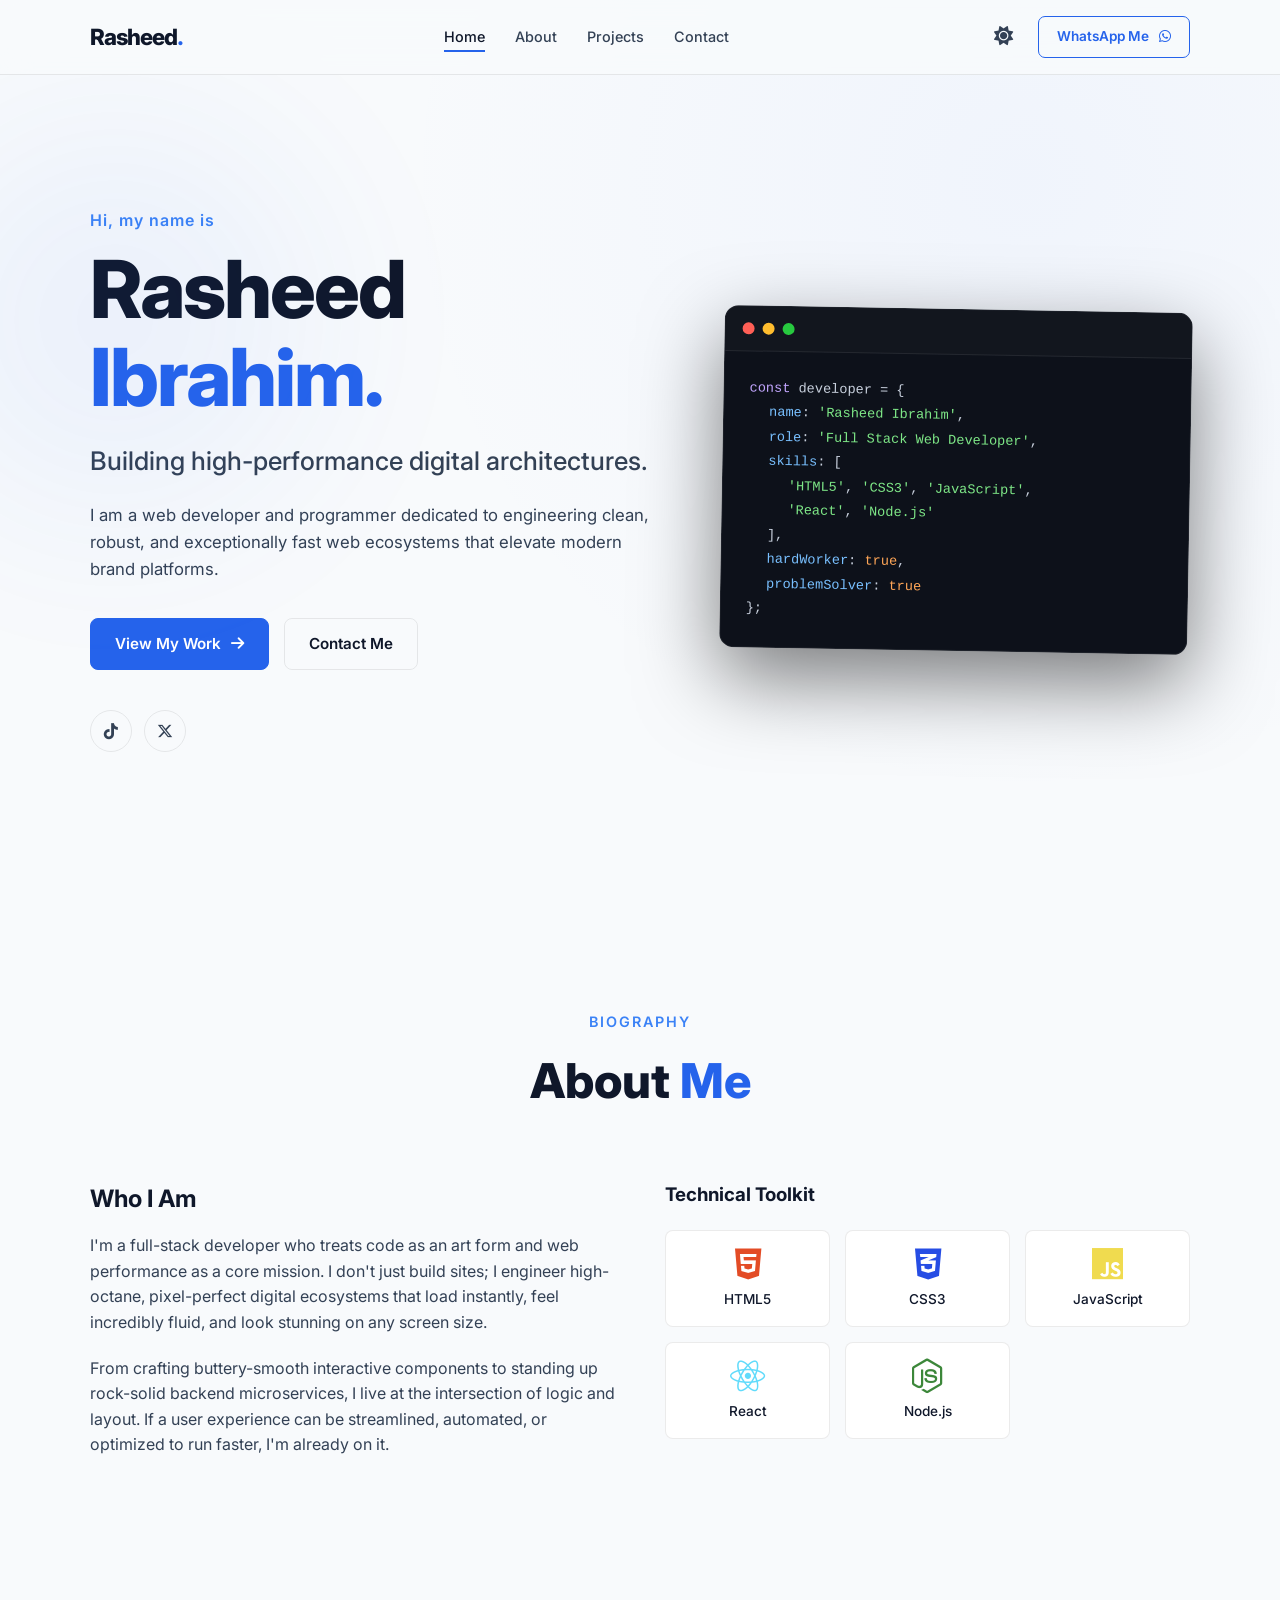
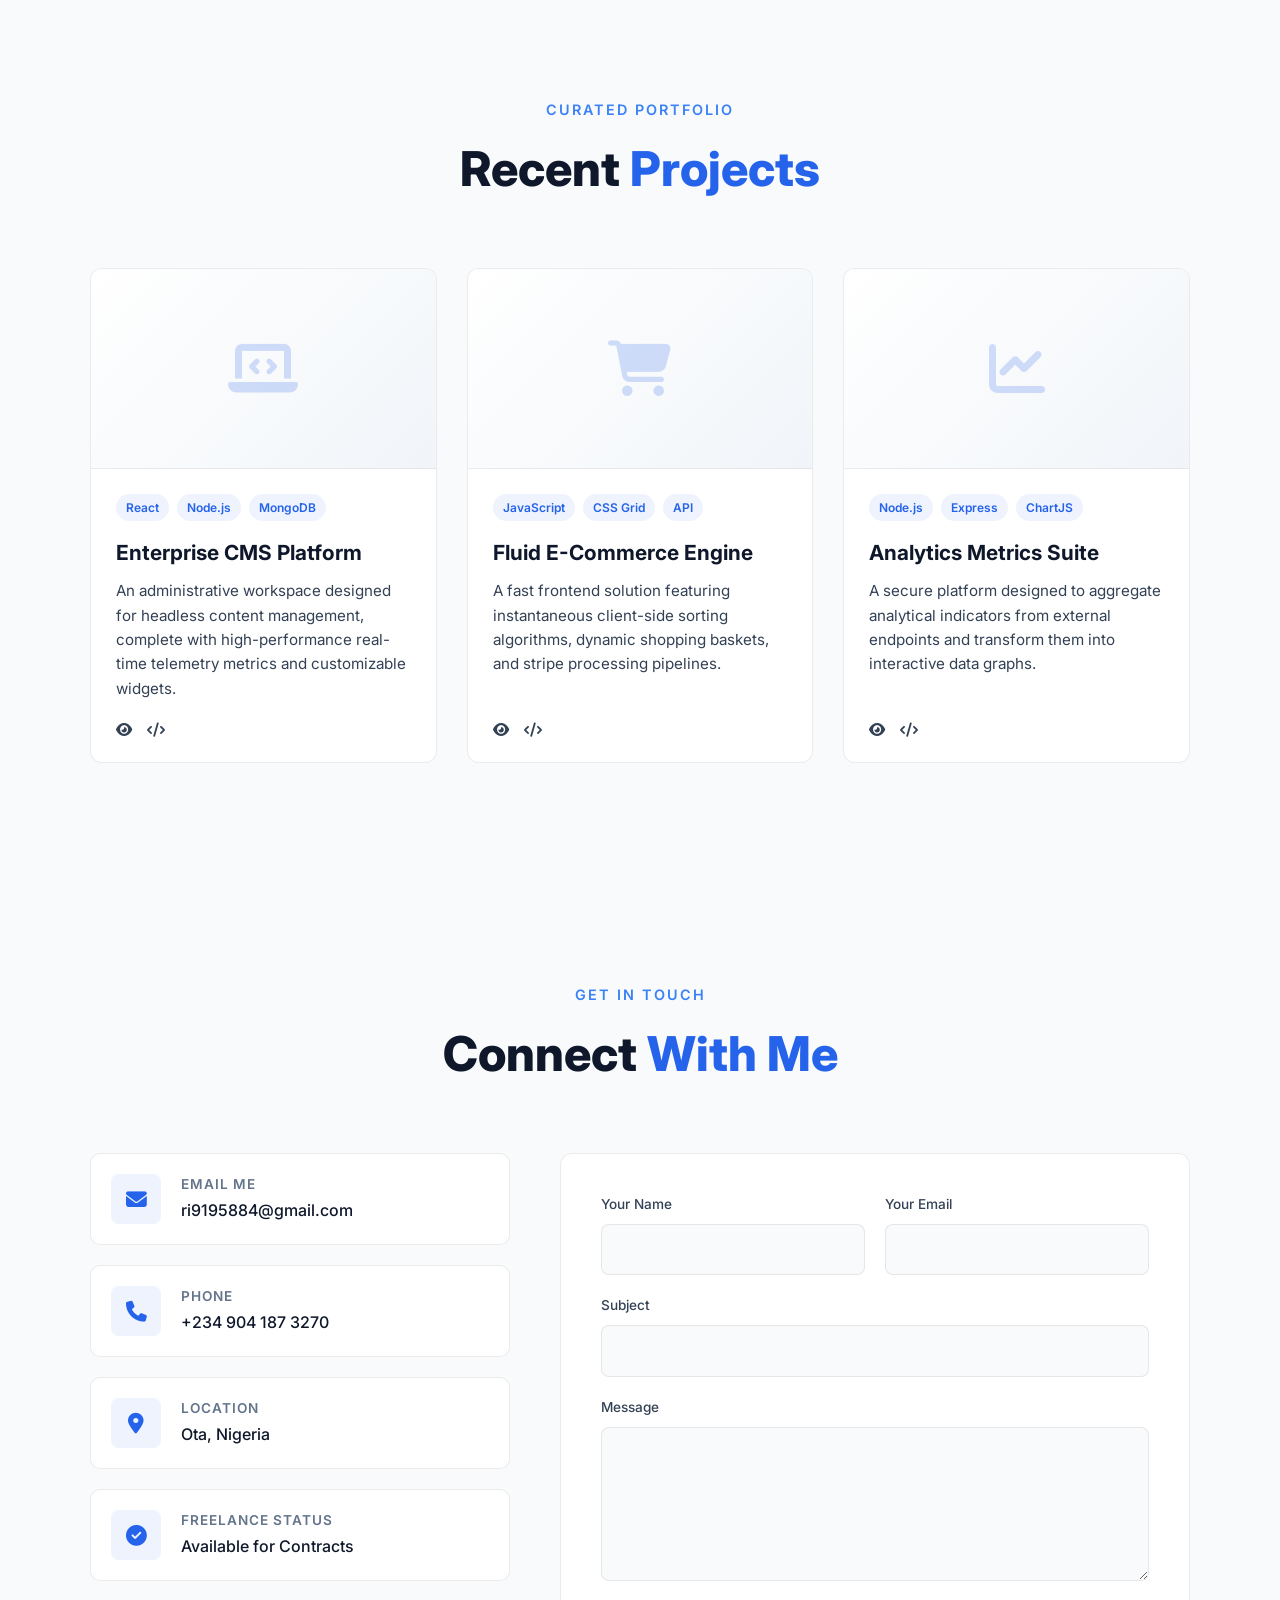
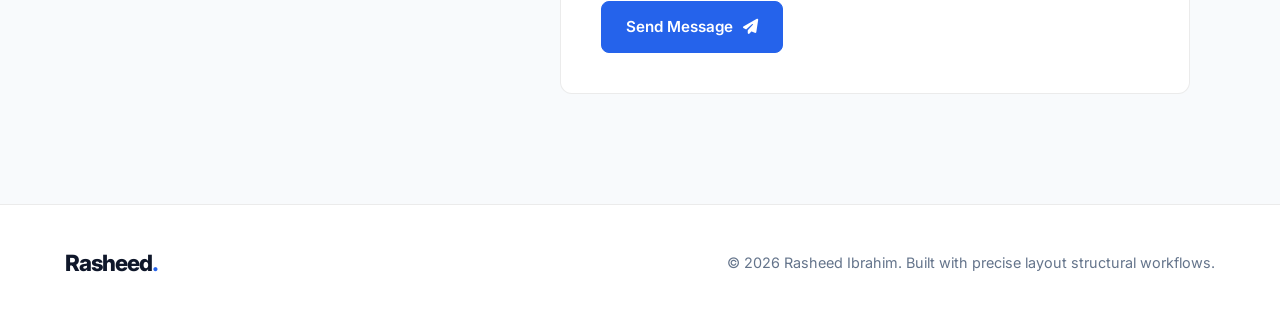
==== index.html @ 1a1f5820 "Added some changes" ====
<!DOCTYPE html>
<html lang="en">
<head>
    <meta charset="UTF-8">
    <meta name="viewport" content="width=device-width, initial-scale=1.0">
    <meta name="description" content="Rasheed Ibrahim - Web Developer and Programmer Portfolio">
    <meta name="author" content="Rasheed Ibrahim">
    <title>Rasheed Ibrahim | Web Developer</title>
    <link rel="preconnect" href="https://fonts.googleapis.com">
    <link rel="preconnect" href="https://fonts.gstatic.com" crossorigin>
    <link href="https://fonts.googleapis.com/css2?family=Inter:wght@400;500;600;700;800&display=swap" rel="stylesheet">
    <link rel="stylesheet" href="https://cdnjs.cloudflare.com/ajax/libs/font-awesome/6.5.2/css/all.min.css" integrity="sha512-SnH5WK+bZxgPHs44uWIX+LLJAJ9/2PkPKZ5QiAj6Ta86w+fsb2TkcmfRyVX3pBnMFcV7oQPJkl9QevSCWr3W6A==" crossorigin="anonymous" referrerpolicy="no-referrer" />
   <link rel="stylesheet" href="style.css">
       
</head>

<body>

    <!-- =========================================================
       HEADER & NAVIGATION
    ========================================================= -->
    <header class="header" id="header">
        <nav class="navbar">
            <a href="#home" class="logo">Rasheed<span>.</span></a>
            <ul class="nav-links" id="nav-links">
                <li><a href="#home" class="active">Home</a></li>

                <li><a href="#about">About</a></li>
                <li><a href="#projects">Projects</a></li>
                <li><a href="#contact">Contact</a></li>
            </ul>
            <div class="nav-actions">
                <button class="theme-toggle-btn" id="theme-toggle" aria-label="Toggle Theme">
                    <i class="fa-solid fa-moon"></i>
                </button>
                <a href="https://wa.me" target="_blank" class="btn nav-btn">WhatsApp Me <i class="fa-brands fa-whatsapp"></i></a>
                <button class="menu-btn" id="menu-btn" aria-label="Toggle Menu">
                    <i class="fa-solid fa-bars"></i>
                </button>
            </div>
        </nav>
    </header>

    <!-- =========================================================
       HERO SECTION
    ========================================================= -->

    <section class="hero-section" id="home">
        <div class="hero">
            <div class="hero-info">
                <p class="hero-small">Hi, my name is</p>
                <h1>Rasheed <span>Ibrahim.</span></h1>
                <h2>Building high-performance digital architectures.</h2>
                <p class="hero-text">
                    I am a web developer and programmer dedicated to engineering clean, robust, and exceptionally fast
                    web ecosystems that elevate modern brand platforms.
                </p>
                <div class="hero-buttons">
                    <a href="#projects" class="btn primary-btn">View My Work <i class="fa-solid fa-arrow-right"></i></a>
                    <a href="#contact" class="btn secondary-btn">Contact Me</a>
                </div>
                <div class="social-links">
                    <a href="https://www.tiktok.com/" target="_blank" aria-label="TikTok"><i class="fa-brands fa-tiktok"></i></a>
                    <a href="#" target="_blank" aria-label="Twitter"><i class="fa-brands fa-x-twitter"></i></a>
                </div>

            </div>

            <div class="hero-image">
                <div class="code-card">
                    <div class="code-header">
                        <span class="dot-1"></span>
                        <span class="dot-2"></span>
                        <span class="dot-3"></span>
                    </div>
                    <div class="code-content">
                        <p><span class="purple">const</span> developer = {</p>
                        <p class="indent"><span class="blue">name</span>: <span class="green">'Rasheed Ibrahim'</span>,</p>
                        <p class="indent"><span class="blue">role</span>: <span class="green">'Full Stack Web Developer'</span>,</p>
                        <p class="indent"><span class="blue">skills</span>: [</p>
                        <p class="indent-2"><span class="green">'HTML5'</span>, <span class="green">'CSS3'</span>, <span class="green">'JavaScript'</span>,</p>
                        <p class="indent-2"><span class="green">'React'</span>, <span class="green">'Node.js'</span></p>
                        <p class="indent">],</p>
                        <p class="indent"><span class="blue">hardWorker</span>: <span class="orange">true</span>,</p>
                        <p class="indent"><span class="blue">problemSolver</span>: <span class="orange">true</span></p>

                        <p>};</p>
                    </div>
                </div>
            </div>
        </div>
    </section>

    <!-- =========================================================
       ABOUT & SKILLS SECTION
    ========================================================= -->
    <section class="section" id="about">
        <div class="section-heading">
            <p>Biography</p>
            <h2>About <span>Me</span></h2>
        </div>
        <div class="about-grid">
            <div class="about-text">
                <h3>Who I Am</h3>
                <p>

                    I'm a full-stack developer who treats code as an art form and web performance as a core mission. I
                    don't just build sites; I engineer high-octane, pixel-perfect digital ecosystems that load
                    instantly, feel incredibly fluid, and look stunning on any screen size.
                </p>
                <p>
                    From crafting buttery-smooth interactive components to standing up rock-solid backend microservices,
                    I live at the intersection of logic and layout. If a user experience can be streamlined, automated,
                    or optimized to run faster, I'm already on it.
                </p>
            </div>
            <div class="about-skills">
                <h3 style="margin-bottom: 20px;">Technical Toolkit</h3>
                <div class="skills-grid">
                    <div class="skill-item">
                        <i class="fa-brands fa-html5" style="color: #e34c26;"></i>
                        <p>HTML5</p>
                    </div>
                    <div class="skill-item">
                        <i class="fa-brands fa-css3-alt" style="color: #264de4;"></i>

                        <p>CSS3</p>
                    </div>
                    <div class="skill-item">
                        <i class="fa-brands fa-js" style="color: #f0db4f;"></i>
                        <p>JavaScript</p>
                    </div>
                    <div class="skill-item">
                        <i class="fa-brands fa-react" style="color: #61dbfb;"></i>
                        <p>React</p>
                    </div>
                    <div class="skill-item">
                        <i class="fa-brands fa-node-js" style="color: #3c873a;"></i>
                        <p>Node.js</p>
                    </div>
                </div>
            </div>
        </div>
    </section>


    <!-- =========================================================
       PROJECTS SECTION
    ========================================================= -->
    <section class="section" id="projects">
        <div class="section-heading">
            <p>Curated Portfolio</p>
            <h2>Recent <span>Projects</span></h2>
        </div>
        <div class="projects-grid">
            <!-- Project 1 -->
            <div class="project-card">
                <div class="project-img-placeholder">
                    <i class="fa-solid fa-laptop-code"></i>
                </div>
                <div class="project-info">
                    <div class="project-tags">
                        <span>React</span>
                        <span>Node.js</span>
                        <span>MongoDB</span>

                    </div>
                    <h3>Enterprise CMS Platform</h3>
                    <p>An administrative workspace designed for headless content management, complete with high-performance real-time telemetry metrics and customizable widgets.</p>
                    <div class="project-links">
                        <a href="#" target="_blank" aria-label="View Project"><i class="fa-solid fa-eye"></i></a>
                        <a href="#" target="_blank" aria-label="View Code"><i class="fa-solid fa-code"></i></a>
                    </div>
                </div>
            </div>

            <!-- Project 2 -->
            <div class="project-card">
                <div class="project-img-placeholder">
                    <i class="fa-solid fa-cart-shopping"></i>
                </div>
                <div class="project-info">
                    <div class="project-tags">
                        <span>JavaScript</span>
                        <span>CSS Grid</span>

                        <span>API</span>
                    </div>
                    <h3>Fluid E-Commerce Engine</h3>
                    <p>A fast frontend solution featuring instantaneous client-side sorting algorithms, dynamic shopping baskets, and stripe processing pipelines.</p>
                   <div class="project-links">
                        <a href="#" target="_blank" aria-label="View Project"><i class="fa-solid fa-eye"></i></a>
                        <a href="#" target="_blank" aria-label="View Code"><i class="fa-solid fa-code"></i></a>
                    </div>
                </div>
            </div>

            <!-- Project 3 -->
            <div class="project-card">
                <div class="project-img-placeholder">
                    <i class="fa-solid fa-chart-line"></i>
                </div>
                <div class="project-info">
                    <div class="project-tags">
                        <span>Node.js</span>

                        <span>Express</span>
                        <span>ChartJS</span>
                    </div>
                    <h3>Analytics Metrics Suite</h3>
                    <p>A secure platform designed to aggregate analytical indicators from external endpoints and transform them into interactive data graphs.</p>
                    <div class="project-links">
                        <a href="#" target="_blank" aria-label="View Project"><i class="fa-solid fa-eye"></i></a>
                        <a href="#" target="_blank" aria-label="View Code"><i class="fa-solid fa-code"></i></a>
                    </div>
                </div>
            </div>
        </div>
    </section>

    <!-- =========================================================
       CONTACT SECTION
    ========================================================= -->
    <section class="section" id="contact">
        <div class="section-heading">

            <p>Get In Touch</p>
            <h2>Connect <span>With Me</span></h2>
        </div>
        <div class="contact-grid">
            <div class="contact-details">
                <div class="contact-card">
                    <div class="icon-box"><i class="fa-solid fa-envelope"></i></div>
                    <div>
                        <h4>Email Me</h4>
                        <p>ri9195884@gmail.com</p>
                    </div>
                </div>
                <div class="contact-card">
                    <div class="icon-box"><i class="fa-solid fa-phone"></i></div>
                    <div>
                        <h4>Phone</h4>
                        <p>+234 904 187 3270</p>
                    </div>
                </div>

                <div class="contact-card">
                    <div class="icon-box"><i class="fa-solid fa-location-dot"></i></div>
                    <div>
                        <h4>Location</h4>
                        <p>Ota, Nigeria</p>
                    </div>
                </div>
                <div class="contact-card">
                    <div class="icon-box"><i class="fa-solid fa-circle-check"></i></div>
                    <div>
                        <h4>Freelance Status</h4>
                        <p>Available for Contracts</p>
                    </div>
                </div>
            </div>

            <form class="contact-form" id="contact-form"  action="https://formspree.io/f/mkjwzlpq" method="POST">
                <div class="form-row">
                    <div class="form-group">

                        <label for="name">Your Name</label>
                        <input type="text" id="name" name="name" required autocomplete="name">
                    </div>
                    <div class="form-group">
                        <label for="email">Your Email</label>
                        <input type="email" id="email" name="email" required autocomplete="email">
                    </div>
                </div>
                <div class="form-group">
                    <label for="subject">Subject</label>
                    <input type="text" id="subject" name="subject" required>
                </div>
                <div class="form-group">
                    <label for="message">Message</label>
                    <textarea id="message" name="message" rows="5" required></textarea>
                </div>
                <div id="form-feedback" class="form-feedback"></div>
                <button type="submit" class="btn primary-btn" style="width: max-content;">Send Message <i class="fa-solid fa-paper-plane"></i></button>
            </form>

        </div>
    </section>

    <!-- =========================================================
       FOOTER COMPONENT
    ========================================================= -->
    <footer class="footer">
        <div class="footer-content">
            <a href="#home" class="logo">Rasheed<span>.</span></a>
            <p>&copy; 2026 Rasheed Ibrahim. Built with precise layout structural workflows.</p>
        </div>
    </footer>

    <!-- Embedded JavaScript Engine Logic -->
    <script src="script.js"></script>
</body>

</html>
---- style.css ----
* {
            margin: 0;
            padding: 0;
            box-sizing: border-box;
        }

        html {
            scroll-behavior: smooth;
            scroll-padding-top: 80px;
        }

        body {
            font-family: "Inter", sans-serif;
            background: var(--bg);
            color: var(--text);

            line-height: 1.6;
            overflow-x: hidden;
            transition: background var(--transition), color var(--transition);
        }

        a {
            color: inherit;
            text-decoration: none;
        }

        button, input, textarea {
            font: inherit;
            color: inherit;
        }

        button {
            cursor: pointer;
            background: transparent;
            border: none;

        }

        ul {
            list-style: none;
        }

        /* =========================================================
           2. CORE SYSTEM DESIGN TOKENS (LIGHT & DARK THEMES)
        ========================================================= */
        :root {
            /* Dark Theme Default Palette */
            --bg: #080b12;
            --bg-light: #0e131d;
            --card: #111722;
            --card-hover: #151d2b;

            --text: #f5f7fb;
            --text-light: #aeb7c7;
            --text-dark: #737d8f;


            --primary: #5b8cff;
            --primary-light: #7aa3ff;
            --secondary: #8b5cf6;

            --border: rgba(255, 255, 255, 0.08);
            --container: 1150px;
            --transition: 0.3s ease;
        }

        body.light-theme {
            /* Light Theme Palette Overrides */
            --bg: #f8fafc;
            --bg-light: #ffffff;
            --card: #ffffff;
            --card-hover: #f1f5f9;

            --text: #0f172a;
            --text-light: #334155;
            --text-dark: #64748b;


            --primary: #2563eb;
            --primary-light: #3b82f6;
            --secondary: #7c3aed;

            --border: rgba(0, 0, 0, 0.08);
        }

        /* =========================================================
           3. GENERAL / UTILITIES & STRUCTURAL WRAPPERS
        ========================================================= */
        body::selection {
            background: var(--primary);
            color: white;
        }

        .section {
            width: 100%;
            max-width: var(--container);
            margin: auto;

            padding: 110px 25px;
        }

        .section-heading {
            text-align: center;
            margin-bottom: 60px;
        }

        .section-heading p {
            color: var(--primary-light);
            font-size: 0.9rem;
            font-weight: 600;
            text-transform: uppercase;
            letter-spacing: 2px;
            margin-bottom: 10px;
        }

        .section-heading h2 {
            font-size: clamp(2rem, 5vw, 3rem);

            font-weight: 800;
        }

        .section-heading h2 span {
            color: var(--primary);
        }

        /* =========================================================
           4. BUTTONS
        ========================================================= */
        .btn {
            display: inline-flex;
            align-items: center;
            justify-content: center;
            gap: 10px;
            padding: 13px 24px;
            border-radius: 8px;
            font-size: 0.95rem;
            font-weight: 600;

            transition: var(--transition);
        }

        .primary-btn {
            background: var(--primary);
            color: white;
            border: 1px solid var(--primary);
        }

        .primary-btn:hover {
            background: var(--primary-light);
            transform: translateY(-3px);
            box-shadow: 0 12px 30px rgba(91, 140, 255, 0.25);
        }

        .secondary-btn {
            border: 1px solid var(--border);
            background: transparent;
            color: var(--text);

        }

        .secondary-btn:hover {
            border-color: var(--primary);
            color: var(--primary-light);
            transform: translateY(-3px);
        }

        /* =========================================================
           5. HEADER / NAVBAR
        ========================================================= */
        .header {
            position: fixed;
            top: 0;
            left: 0;
            width: 100%;
            height: 75px;
            z-index: 1000;
            background: rgba(8, 11, 18, 0.82);

            backdrop-filter: blur(15px);
            -webkit-backdrop-filter: blur(15px);
            border-bottom: 1px solid var(--border);
            transition: var(--transition);
        }

        body.light-theme .header {
            background: rgba(248, 250, 252, 0.82);
        }

        .header.scrolled {
            background: var(--bg);
            height: 65px;
            box-shadow: 0 10px 30px rgba(0, 0, 0, 0.15);
        }

        .navbar {
            width: 100%;
            max-width: var(--container);

            height: 100%;
            margin: auto;
            padding: 0 25px;
            display: flex;
            align-items: center;
            justify-content: space-between;
        }

        .logo {
            font-size: 1.4rem;
            font-weight: 800;
            letter-spacing: -1px;
        }

        .logo span {
            color: var(--primary);
        }

        .nav-links {

            display: flex;
            align-items: center;
            gap: 30px;
        }

        .nav-links a {
            position: relative;
            color: var(--text-light);
            font-size: 0.9rem;
            font-weight: 500;
            padding: 5px 0;
            transition: var(--transition);
        }

        .nav-links a:hover,
        .nav-links a.active {
            color: var(--text);
        }


        .nav-links a::after {
            content: "";
            position: absolute;
            left: 0;
            bottom: -2px;
            width: 0;
            height: 2px;
            background: var(--primary);
            transition: var(--transition);
        }

        .nav-links a:hover::after,
        .nav-links a.active::after {
            width: 100%;
        }

        .nav-actions {
            display: flex;
            align-items: center;

            gap: 20px;
        }

        .theme-toggle-btn {
            font-size: 1.2rem;
            color: var(--text-light);
            transition: var(--transition);
            display: flex;
            align-items: center;
            justify-content: center;
            padding: 5px;
        }

        .theme-toggle-btn:hover {
            color: var(--primary);
        }

        .navbar .nav-btn {
            padding: 9px 18px;

            border: 1px solid var(--primary);
            border-radius: 7px;
            color: var(--primary);
            font-size: 0.85rem;
            font-weight: 600;
            transition: var(--transition);
        }

        .navbar .nav-btn:hover {
            background: var(--primary);
            color: white;
        }

        .menu-btn {
            display: none;
            color: var(--text);
            font-size: 1.4rem;
            z-index: 1001;
        }


        /* =========================================================
           6. HERO SECTION
        ========================================================= */
        .hero-section {
            background: radial-gradient(circle at 80% 20%, rgba(91, 140, 255, 0.05) 0%, transparent 50%);
        }

        .hero {
            position: relative;
            min-height: 100vh;
            max-width: var(--container);
            margin: auto;
            padding: 140px 25px 80px;
            display: grid;
            grid-template-columns: 1.1fr 0.9fr;
            align-items: center;
            gap: 60px;
        }


        .hero::before {
            content: "";
            position: absolute;
            width: 400px;
            height: 400px;
            top: 120px;
            left: -150px;
            background: var(--primary);
            opacity: 0.06;
            filter: blur(100px);
            border-radius: 50%;
            pointer-events: none;
        }

        .hero-small {
            color: var(--primary-light);
            font-size: 1rem;
            font-weight: 600;
            margin-bottom: 12px;

            letter-spacing: 1px;
        }

        .hero h1 {
            font-size: clamp(2.8rem, 6.5vw, 5rem);
            line-height: 1.1;
            letter-spacing: -2px;
            font-weight: 800;
            margin-bottom: 20px;
        }

        .hero h1 span {
            color: var(--primary);
        }

        .hero h2 {
            color: var(--text-light);
            font-size: clamp(1.2rem, 2.5vw, 1.6rem);
            font-weight: 500;

            margin-bottom: 20px;
        }

        .hero-text {
            max-width: 570px;
            color: var(--text-light);
            font-size: 1.05rem;
            margin-bottom: 35px;
        }

        .hero-buttons {
            display: flex;
            align-items: center;
            gap: 15px;
            margin-bottom: 40px;
        }

        .social-links {
            display: flex;

            gap: 12px;
        }

        .social-links a {
            width: 42px;
            height: 42px;
            display: flex;
            align-items: center;
            justify-content: center;
            border: 1px solid var(--border);
            border-radius: 50%;
            color: var(--text-light);
            transition: var(--transition);
        }

        .social-links a:hover {
            color: var(--primary);
            border-color: var(--primary);
            background: rgba(91, 140, 255, 0.05);

            transform: translateY(-4px);
        }

        /* =========================================================
           7. CODE CARD COMPONENT
        ========================================================= */
        .hero-image {
            display: flex;
            justify-content: center;
            align-items: center;
        }

        .code-card {
            width: 100%;
            max-width: 480px;
            background: #0d111a;
            border: 1px solid rgba(255, 255, 255, 0.08);
            border-radius: 14px;
            overflow: hidden;

            box-shadow: 0 30px 80px rgba(0, 0, 0, 0.5);
            transform: rotate(1deg);
            transition: var(--transition);
        }

        .code-card:hover {
            transform: rotate(0deg) translateY(-8px);
            border-color: rgba(91, 140, 255, 0.25);
        }

        .code-header {
            height: 45px;
            display: flex;
            align-items: center;
            gap: 8px;
            padding: 0 17px;
            border-bottom: 1px solid rgba(255, 255, 255, 0.08);
            background: rgba(255, 255, 255, 0.02);
        }


        .code-header span {
            width: 12px;
            height: 12px;
            border-radius: 50%;
        }

        .code-header .dot-1 { background: #ff5f56; }
        .code-header .dot-2 { background: #ffbd2e; }
        .code-header .dot-3 { background: #27c93f; }

        .code-content {
            padding: 25px;
            color: #c8d0dd;
            font-family: "Courier New", Courier, monospace;
            font-size: 0.85rem;
            line-height: 1.8;
            overflow-x: auto;
        }


        .code-content p {
            white-space: nowrap;
        }

        .code-content .purple { color: #c3a6ff; }
        .code-content .green { color: #7ee787; }
        .code-content .blue { color: #79c0ff; }
        .code-content .orange { color: #ffa657; }

        .indent { padding-left: 20px; }
        .indent-2 { padding-left: 40px; }

        /* =========================================================
           8. ABOUT & SKILLS SECTION
        ========================================================= */
        .about-grid {
            display: grid;
            grid-template-columns: 1fr 1fr;
            gap: 50px;

            align-items: start;
        }

        .about-text h3 {
            font-size: 1.5rem;
            margin-bottom: 15px;
            color: var(--text);
        }

        .about-text p {
            color: var(--text-light);
            margin-bottom: 20px;
        }

        .skills-grid {
            display: grid;
            grid-template-columns: repeat(auto-fill, minmax(130px, 1fr));
            gap: 15px;
        }


        .skill-item {
            background: var(--bg-light);
            border: 1px solid var(--border);
            border-radius: 8px;
            padding: 15px;
            text-align: center;
            transition: var(--transition);
        }

        .skill-item:hover {
            border-color: var(--primary);
            background: var(--card-hover);
            transform: translateY(-3px);
        }

        .skill-item i {
            font-size: 2.2rem;
            margin-bottom: 8px;
            display: inline-block;

            transition: transform var(--transition);
        }

        .skill-item:hover i {
            transform: scale(1.15);
        }

        .skill-item p {
            font-size: 0.85rem;
            font-weight: 500;
        }

        /* =========================================================
           9. PROJECTS BLOCK ARCHITECTURE
        ========================================================= */
        .projects-grid {
            display: grid;
            grid-template-columns: repeat(auto-fill, minmax(320px, 1fr));
            gap: 30px;

        }

        .project-card {
            background: var(--card);
            border: 1px solid var(--border);
            border-radius: 12px;
            overflow: hidden;
            transition: var(--transition);
            display: flex;
            flex-direction: column;
            height: 100%;
        }

        .project-card:hover {
            transform: translateY(-6px);
            border-color: rgba(91, 140, 255, 0.3);
            box-shadow: 0 20px 40px rgba(0, 0, 0, 0.15);
        }


        .project-img-placeholder {
            width: 100%;
            height: 200px;
            background: linear-gradient(135deg, var(--bg-light) 0%, var(--card-hover) 100%);
            display: flex;
            align-items: center;
            justify-content: center;
            position: relative;
            border-bottom: 1px solid var(--border);
        }

        .project-img-placeholder i {
            font-size: 3.5rem;
            color: var(--primary);
            opacity: 0.2;
            transition: var(--transition);
        }

        .project-card:hover .project-img-placeholder i {

            opacity: 0.5;
            transform: scale(1.08);
        }

        .project-info {
            padding: 25px;
            display: flex;
            flex-direction: column;
            flex-grow: 1;
        }

        .project-tags {
            display: flex;
            flex-wrap: wrap;
            gap: 8px;
            margin-bottom: 15px;
        }

        .project-tags span {

            background: rgba(91, 140, 255, 0.1);
            color: var(--primary-light);
            font-size: 0.75rem;
            font-weight: 600;
            padding: 4px 10px;
            border-radius: 50px;
        }

        body.light-theme .project-tags span {
            background: rgba(37, 99, 235, 0.08);
            color: var(--primary);
        }

        .project-info h3 {
            font-size: 1.3rem;
            margin-bottom: 10px;
            font-weight: 700;
        }


        .project-info p {
            color: var(--text-light);
            font-size: 0.95rem;
            margin-bottom: 22px;
            flex-grow: 1;
        }

        .project-links {
            display: flex;
            align-items: center;
            gap: 15px;
            margin-top: auto;
        }

        .project-links a {
            font-size: 0.9rem;
            font-weight: 600;
            display: inline-flex;
            align-items: center;

            gap: 6px;
            color: var(--text-light);
            transition: var(--transition);
        }

        .project-links a:hover {
            color: var(--primary);
        }

        /* =========================================================
           10. CONTACT CONFIGURATIONS & GRIDS
        ========================================================= */
        .contact-grid {
            display: grid;
            grid-template-columns: 0.8fr 1.2fr;
            gap: 50px;
        }

        .contact-details {

            display: flex;
            flex-direction: column;
            gap: 20px;
        }

        .contact-card {
            background: var(--bg-light);
            border: 1px solid var(--border);
            padding: 20px;
            border-radius: 10px;
            display: flex;
            align-items: center;
            gap: 20px;
        }

        .contact-card .icon-box {
            width: 50px;
            height: 50px;
            background: rgba(91, 140, 255, 0.1);

            border-radius: 8px;
            display: flex;
            align-items: center;
            justify-content: center;
            color: var(--primary);
            font-size: 1.3rem;
        }

        body.light-theme .contact-card .icon-box {
            background: rgba(37, 99, 235, 0.08);
        }

        .contact-card h4 {
            font-size: 0.85rem;
            color: var(--text-dark);
            text-transform: uppercase;
            letter-spacing: 1px;
            margin-bottom: 2px;
            font-weight: 600;

        }

        .contact-card p {
            font-size: 1rem;
            font-weight: 500;
        }

        .contact-form {
            background: var(--card);
            border: 1px solid var(--border);
            padding: 40px;
            border-radius: 12px;
            display: flex;
            flex-direction: column;
            gap: 20px;
        }

        .form-row {
            display: grid;

            grid-template-columns: 1fr 1fr;
            gap: 20px;
        }

        .form-group {
            display: flex;
            flex-direction: column;
            gap: 8px;
        }

        .form-group label {
            font-size: 0.85rem;
            font-weight: 500;
            color: var(--text-light);
        }

        .form-group input,
        .form-group textarea {
            width: 100%;

            background: var(--bg);
            border: 1px solid var(--border);
            border-radius: 8px;
            padding: 12px 16px;
            color: var(--text);
            outline: none;
            transition: var(--transition);
        }

        .form-group input:focus,
        .form-group textarea:focus {
            border-color: var(--primary);
            box-shadow: 0 0 0 3px rgba(91, 140, 255, 0.15);
        }

        body.light-theme .form-group input:focus,
        body.light-theme .form-group textarea:focus {
            box-shadow: 0 0 0 3px rgba(37, 99, 235, 0.12);
        }


        .form-feedback {
            display: none;
            padding: 12px;
            border-radius: 6px;
            font-size: 0.9rem;
            text-align: center;
        }

        .form-feedback.success {
            display: block;
            background: rgba(39, 201, 63, 0.1);
            color: #27c93f;
            border: 1px solid rgba(39, 201, 63, 0.2);
        }

        /* =========================================================
           11. BOTTOM NAVIGATION FOOTER
        ========================================================= */
        .footer {

            border-top: 1px solid var(--border);
            padding: 40px 25px;
            background: var(--bg-light);
        }

        .footer-content {
            max-width: var(--container);
            margin: auto;
            display: flex;
            align-items: center;
            justify-content: space-between;
            gap: 20px;
            flex-wrap: wrap;
        }

        .footer p {
            font-size: 0.9rem;
            color: var(--text-dark);
        }


        /* =========================================================
           12. RESPONSIVE VIEWPORT MEDIA QUERIES
        ========================================================= */
        @media (max-width: 992px) {
            .hero {
                grid-template-columns: 1fr;
                text-align: center;
                padding-top: 130px;
                gap: 50px;
            }

            .hero-text {
                margin: 0 auto 30px;
            }

            .hero-buttons,
            .social-links {
                justify-content: center;
            }


            .about-grid,
            .contact-grid {
                grid-template-columns: 1fr;
                gap: 40px;
            }
        }

        @media (max-width: 768px) {
            .menu-btn {
                display: block;
            }

            .nav-links {
                position: fixed;
                top: 75px;
                left: -100%;
                width: 100%;
                height: calc(100vh - 75px);
                background: var(--bg);

                flex-direction: column;
                justify-content: center;
                padding: 50px;
                gap: 30px;
                transition: 0.4s cubic-bezier(0.1, 0.8, 0.3, 1);
                border-top: 1px solid var(--border);
            }

            .nav-links.active {
                left: 0;
            }

            .navbar .nav-btn {
                display: none;
            }

            .form-row {
                grid-template-columns: 1fr;
            }


            .footer-content {
                flex-direction: column;
                text-align: center;
                gap: 15px;
            }
        }
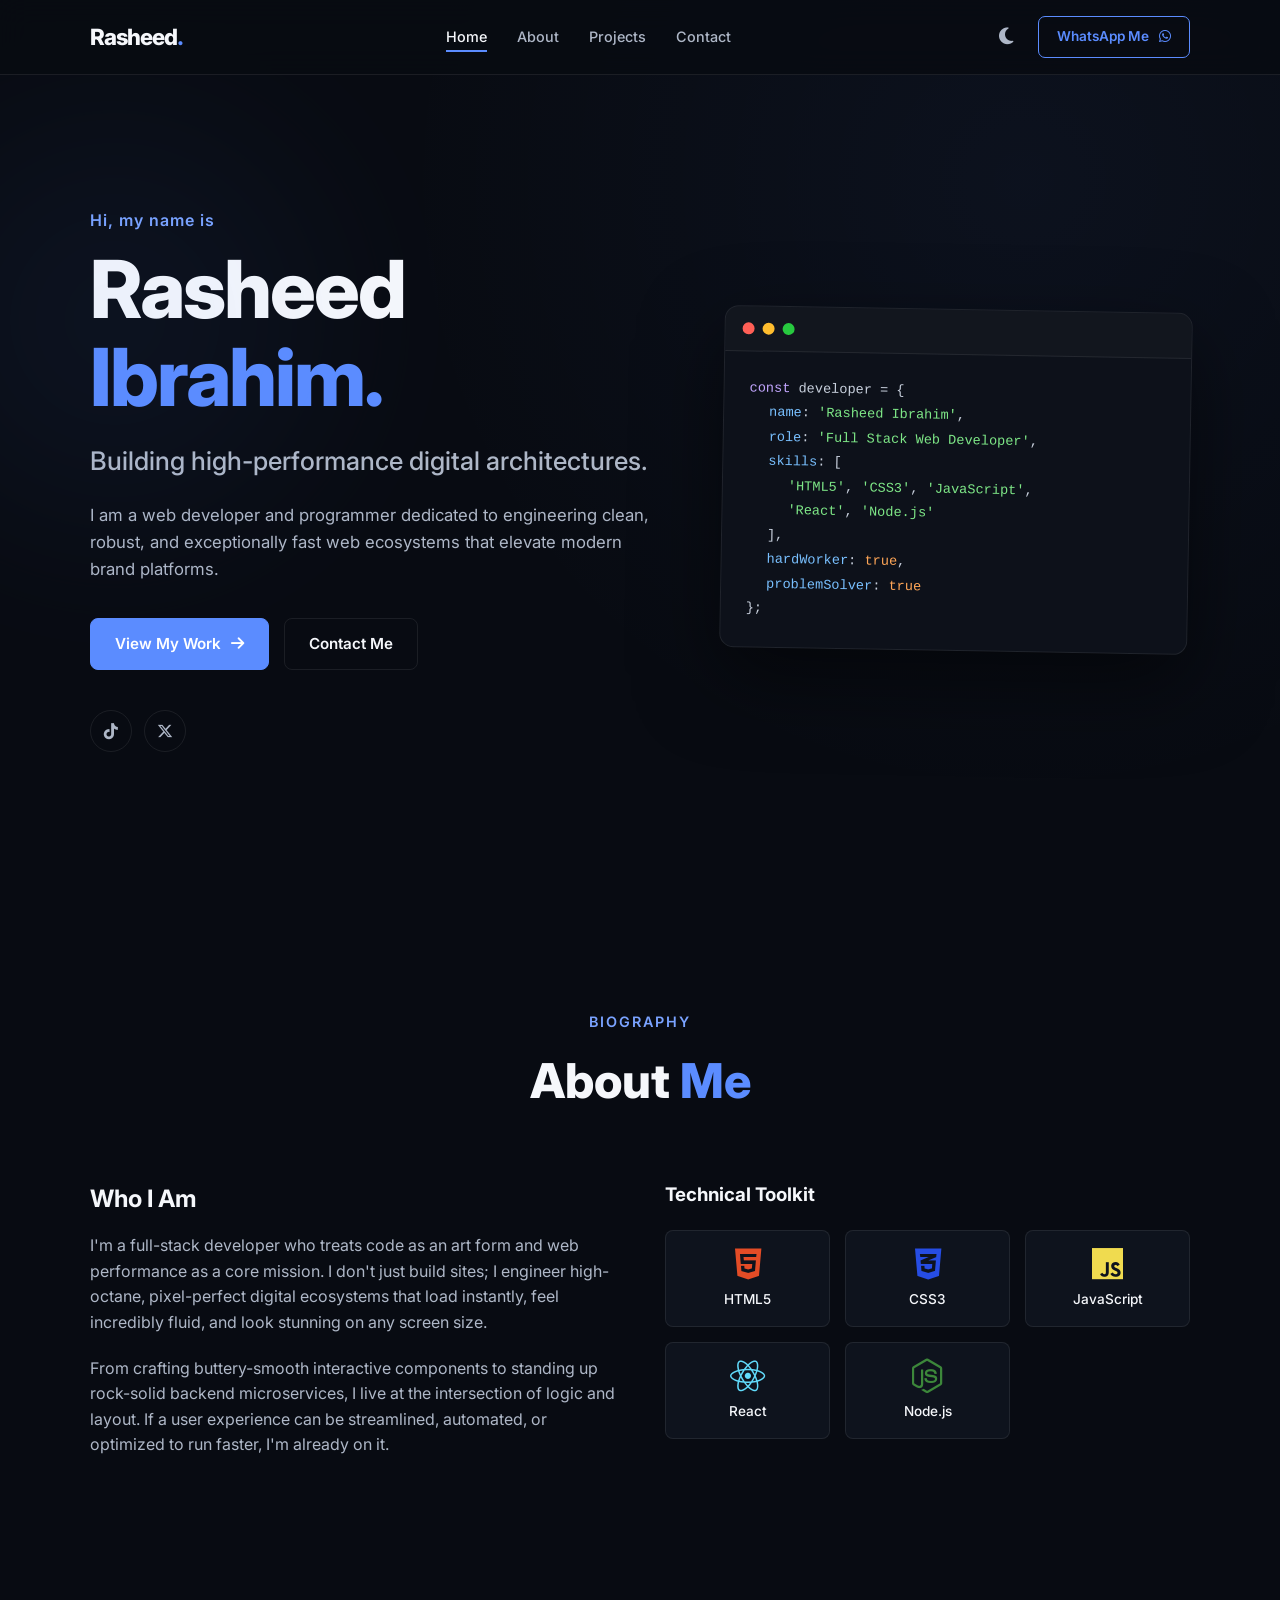
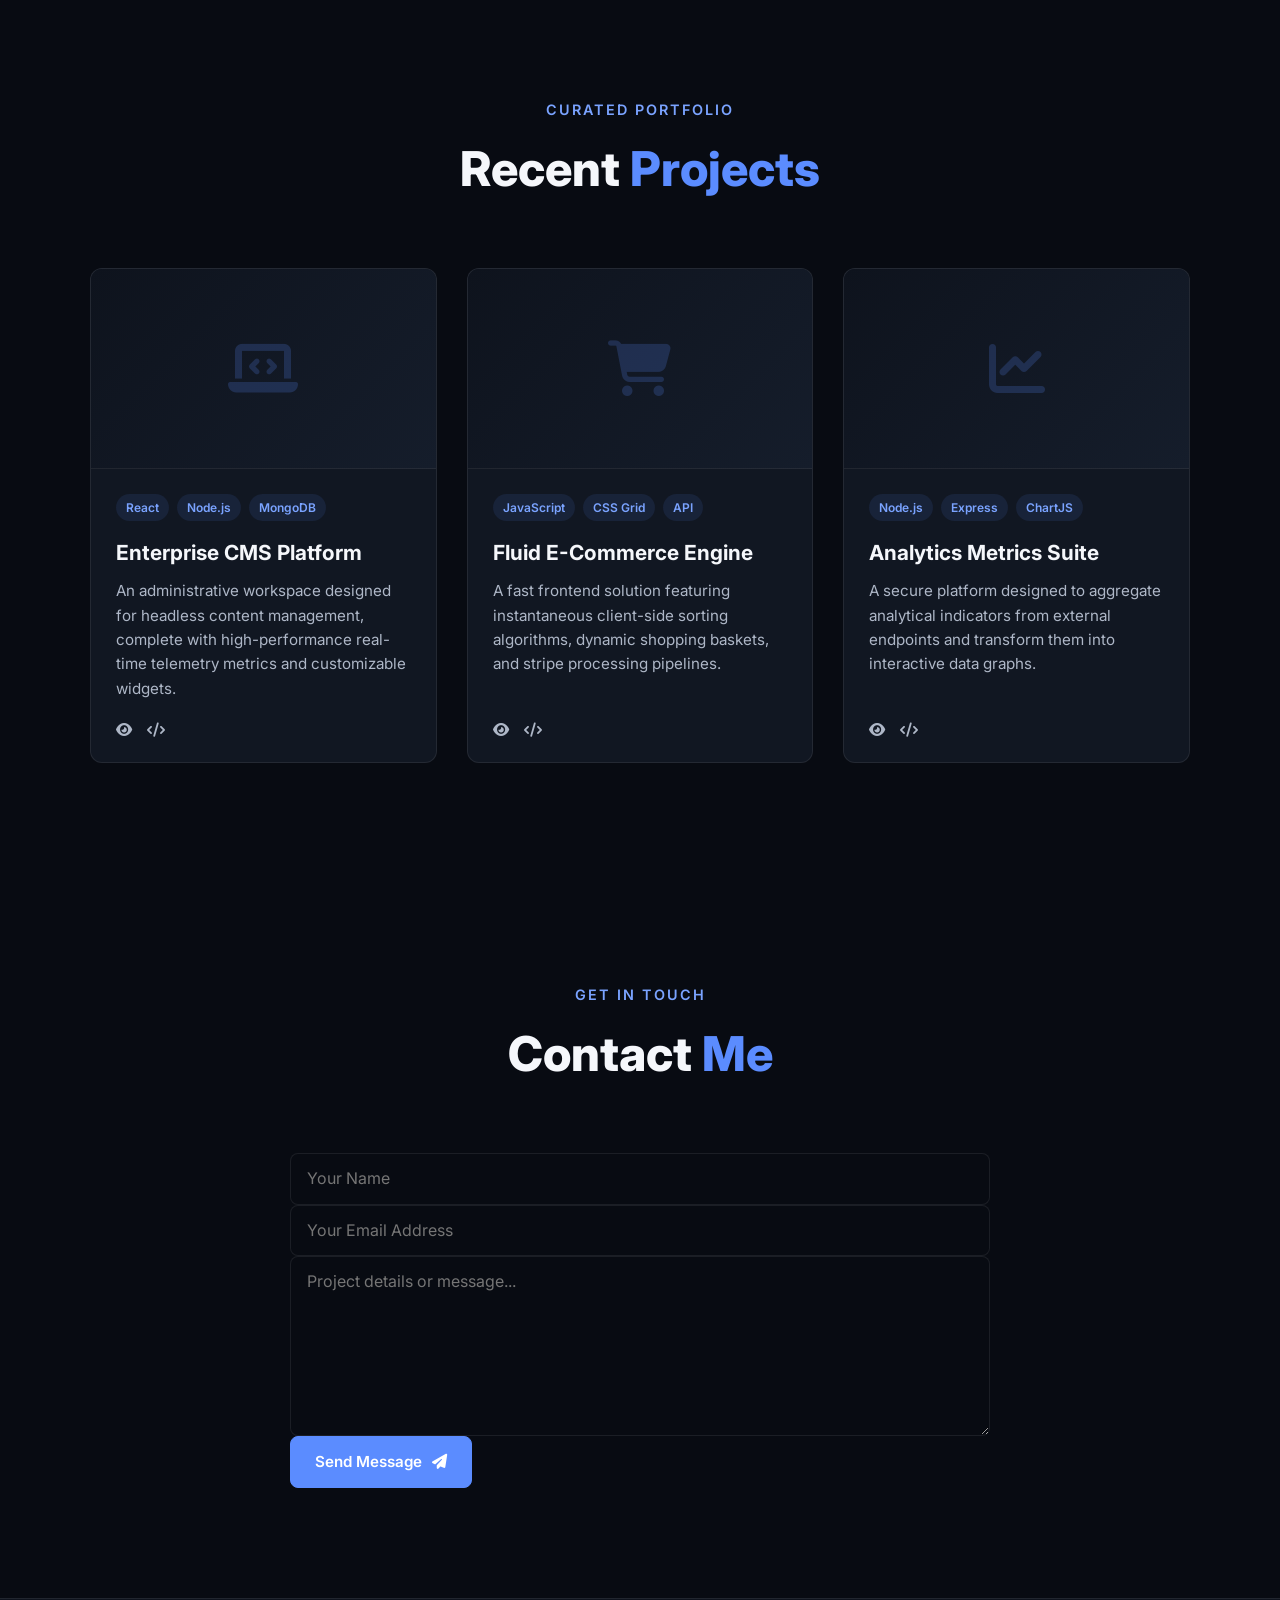
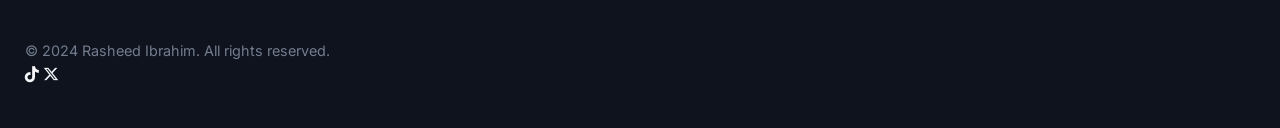
==== commit 345c0271: "Added some changes" ====
--- a/index.html
+++ b/index.html
@@ -219,87 +219,87 @@
         </div>
     </section>
 
-    <!-- =========================================================
-       CONTACT SECTION
-    ========================================================= -->
-    <section class="section" id="contact">
-        <div class="section-heading">
-
-            <p>Get In Touch</p>
-            <h2>Connect <span>With Me</span></h2>
-        </div>
-        <div class="contact-grid">
-            <div class="contact-details">
-                <div class="contact-card">
-                    <div class="icon-box"><i class="fa-solid fa-envelope"></i></div>
-                    <div>
-                        <h4>Email Me</h4>
-                        <p>ri9195884@gmail.com</p>
-                    </div>
-                </div>
-                <div class="contact-card">
-                    <div class="icon-box"><i class="fa-solid fa-phone"></i></div>
-                    <div>
-                        <h4>Phone</h4>
-                        <p>+234 904 187 3270</p>
-                    </div>
-                </div>
-
-                <div class="contact-card">
-                    <div class="icon-box"><i class="fa-solid fa-location-dot"></i></div>
-                    <div>
-                        <h4>Location</h4>
-                        <p>Ota, Nigeria</p>
-                    </div>
-                </div>
-                <div class="contact-card">
-                    <div class="icon-box"><i class="fa-solid fa-circle-check"></i></div>
-                    <div>
-                        <h4>Freelance Status</h4>
-                        <p>Available for Contracts</p>
-                    </div>
-                </div>
-            </div>
-
-            <form class="contact-form" id="contact-form"  action="https://formspree.io/f/mkjwzlpq" method="POST">
-                <div class="form-row">
-                    <div class="form-group">
-
-                        <label for="name">Your Name</label>
-                        <input type="text" id="name" name="name" required autocomplete="name">
-                    </div>
-                    <div class="form-group">
-                        <label for="email">Your Email</label>
-                        <input type="email" id="email" name="email" required autocomplete="email">
-                    </div>
-                </div>
-                <div class="form-group">
-                    <label for="subject">Subject</label>
-                    <input type="text" id="subject" name="subject" required>
-                </div>
-                <div class="form-group">
-                    <label for="message">Message</label>
-                    <textarea id="message" name="message" rows="5" required></textarea>
-                </div>
-                <div id="form-feedback" class="form-feedback"></div>
-                <button type="submit" class="btn primary-btn" style="width: max-content;">Send Message <i class="fa-solid fa-paper-plane"></i></button>
-            </form>
-
-        </div>
-    </section>
-
-    <!-- =========================================================
-       FOOTER COMPONENT
+   <!-- =========================================================
+   CONTACT & DASHBOARD SECTION
+========================================================= -->
+<section class="section" id="contact">
+    <div class="section-heading">
+        <p>Get in Touch</p>
+        <h2>Contact <span>Me</span></h2>
+    </div>
+
+    <div class="contact-container">
+        <!-- 1. The Form (Visible by default) -->
+        <form id="contact-form" action="https://formspree.io" method="POST">
+            <div class="form-group">
+                <input type="text" name="name" placeholder="Your Name" required>
+            </div>
+            <div class="form-group">
+                <input type="email" name="email" placeholder="Your Email Address" required>
+            </div>
+            <div class="form-group">
+                <textarea name="message" rows="6" placeholder="Project details or message..." required></textarea>
+            </div>
+            <button type="submit" class="btn primary-btn">Send Message <i class="fa-solid fa-paper-plane"></i></button>
+            <div id="form-feedback" class="form-feedback" style="display: none;"></div>
+        </form>
+
+        <!-- 2. The Custom Admin Dashboard (Hidden by default) -->
+        <div id="success-dashboard" class="dashboard-wrapper" style="display: none;">
+            <div class="dashboard-panel">
+                <div class="panel-header">
+                    <div class="panel-dots">
+                        <span class="dot-red"></span>
+                        <span class="dot-yellow"></span>
+                        <span class="dot-green"></span>
+                    </div>
+                    <span class="panel-title">ibrahim_rasheed_cms ~ telemetry_console</span>
+                </div>
+                
+                <div class="panel-body">
+                    <div class="status-alert">
+                        <i class="fa-solid fa-circle-check status-icon animate-pulse"></i>
+                        <div class="status-text">
+                            <h3>MESSAGE TRANSMITTED SUCCESSFULLY</h3>
+                            <p>Data stream routed directly to Rasheed Ibrahim's terminal.</p>
+                        </div>
+                    </div>
+
+                    <div class="telemetry-grid">
+                        <div class="telemetry-card">
+                            <span class="label">TICKET STATUS</span>
+                            <span class="value status-green">OPEN / QUEUED</span>
+                        </div>
+                        <div class="telemetry-card">
+                            <span class="label">PRIORITY MAPPING</span>
+                            <span class="value status-orange">HIGH RESPONSE</span>
+                        </div>
+                        <div class="telemetry-card">
+                            <span class="label">ESTIMATED SLA</span>
+                            <span class="value">&lt; 12 HOURS</span>
+                        </div>
+                    </div>
+
+                    <div class="console-log">
+                        <p class="log-line"><span class="log-ts">[04:00:26]</span> INFO: Formspree pipeline verified.</p>
+                        <p class="log-line"><span class="log-ts">[04:00:27]</span> SUCCESS: Payload deployed securely.</p>
+                        <p class="log-line"><span class="log-ts">[04:00:27]</span> READY: Standing by for upstream developer review.</p>
+                    </div>
+
+                    <button id="back-to-form-btn" class="btn secondary-btn">
+                        <i class="fa-solid fa-arrow-rotate-left"></i> Send Another Transmission
+                    </button>
+                </div>
+            </div>
+        </div>
+    </div>
+</section>
+    <!-- =========================================================
+       FOOTER SECTION
     ========================================================= -->
     <footer class="footer">
-        <div class="footer-content">
-            <a href="#home" class="logo">Rasheed<span>.</span></a>
-            <p>&copy; 2026 Rasheed Ibrahim. Built with precise layout structural workflows.</p>
-        </div>
-    </footer>
-
-    <!-- Embedded JavaScript Engine Logic -->
-    <script src="script.js"></script>
-</body>
-
-</html>
+        <p>&copy; 2024 Rasheed Ibrahim. All rights reserved.</p>
+        <div class="footer-links">
+            <a href="tiktok.com" target="_blank" aria-label="TikTok"><i class="fa-brands fa-tiktok"></i></a>
+            <a href="#" target="_blank" aria-label="Twitter"><i class="fa-brands fa-x-twitter"></i></a>
+        </div>
--- a/style.css
+++ b/style.css
@@ -868,4 +868,161 @@
                 text-align: center;
                 gap: 15px;
             }
-        }+        }
+
+
+        /* =========================================================
+   DEVELOPER TELEMETRY DASHBOARD STYLING
+========================================================= */
+.contact-container {
+    max-width: 700px;
+    margin: 40px auto 0 auto;
+    width: 100%;
+}
+
+.dashboard-wrapper {
+    animation: fadeInDashboard 0.4s ease-out forwards;
+}
+
+.dashboard-panel {
+    background: #111827; /* Deep terminal background */
+    border: 1px solid #1f2937;
+    border-radius: 12px;
+    overflow: hidden;
+    box-shadow: 0 10px 30px rgba(0, 0, 0, 0.25);
+}
+
+/* Matching the Header Panel Dots from your Portfolio Hero Section */
+.panel-header {
+    background: #1f2937;
+    padding: 12px 20px;
+    display: flex;
+    align-items: center;
+    border-bottom: 1px solid #374151;
+}
+
+.panel-dots {
+    display: flex;
+    gap: 8px;
+    margin-right: 20px;
+}
+
+.panel-dots span {
+    width: 12px;
+    height: 12px;
+    border-radius: 50%;
+    display: inline-block;
+}
+
+.dot-red { background: #ef4444; }
+.dot-yellow { background: #f59e0b; }
+.dot-green { background: #10b981; }
+
+.panel-title {
+    font-family: 'Courier New', Courier, monospace;
+    font-size: 0.85rem;
+    color: #9ca3af;
+}
+
+.panel-body {
+    padding: 30px;
+}
+
+.status-alert {
+    display: flex;
+    align-items: center;
+    gap: 20px;
+    background: rgba(16, 185, 129, 0.1);
+    border: 1px solid rgba(16, 185, 129, 0.2);
+    padding: 20px;
+    border-radius: 8px;
+    margin-bottom: 25px;
+}
+
+.status-icon {
+    font-size: 2.5rem;
+    color: #10b981;
+}
+
+.status-text h3 {
+    color: #10b981;
+    font-family: 'Inter', sans-serif;
+    font-size: 1.1rem;
+    letter-spacing: 1px;
+    margin-bottom: 4px;
+}
+
+.status-text p {
+    color: #d1d5db;
+    font-size: 0.95rem;
+}
+
+/* Telemetry Column Layout Grid */
+.telemetry-grid {
+    display: grid;
+    grid-template-columns: repeat(3, 1fr);
+    gap: 15px;
+    margin-bottom: 25px;
+}
+
+.telemetry-card {
+    background: #1f2937;
+    border: 1px solid #374151;
+    padding: 15px;
+    border-radius: 6px;
+    text-align: center;
+}
+
+.telemetry-card .label {
+    display: block;
+    font-size: 0.75rem;
+    color: #9ca3af;
+    margin-bottom: 5px;
+    letter-spacing: 0.5px;
+}
+
+.telemetry-card .value {
+    font-weight: 700;
+    font-size: 1rem;
+    color: #ffffff;
+}
+
+.status-green { color: #10b981 !important; }
+.status-orange { color: #f59e0b !important; }
+
+/* Log Console Window Container */
+.console-log {
+    background: #030712;
+    padding: 15px 20px;
+    border-radius: 6px;
+    border: 1px solid #1f2937;
+    margin-bottom: 25px;
+    font-family: 'Courier New', Courier, monospace;
+    font-size: 0.85rem;
+    line-height: 1.6;
+    text-align: left;
+}
+
+.log-line {
+    color: #e5e7eb;
+}
+
+.log-ts {
+    color: #6b7280;
+}
+
+@keyframes fadeInDashboard {
+    from { opacity: 0; transform: translateY(15px); }
+    to { opacity: 1; transform: translateY(0); }
+}
+
+/* Responsive adjustments for mobile phone setups */
+@media (max-width: 600px) {
+    .telemetry-grid {
+        grid-template-columns: 1fr;
+    }
+    .status-alert {
+        flex-direction: column;
+        text-align: center;
+    }
+}
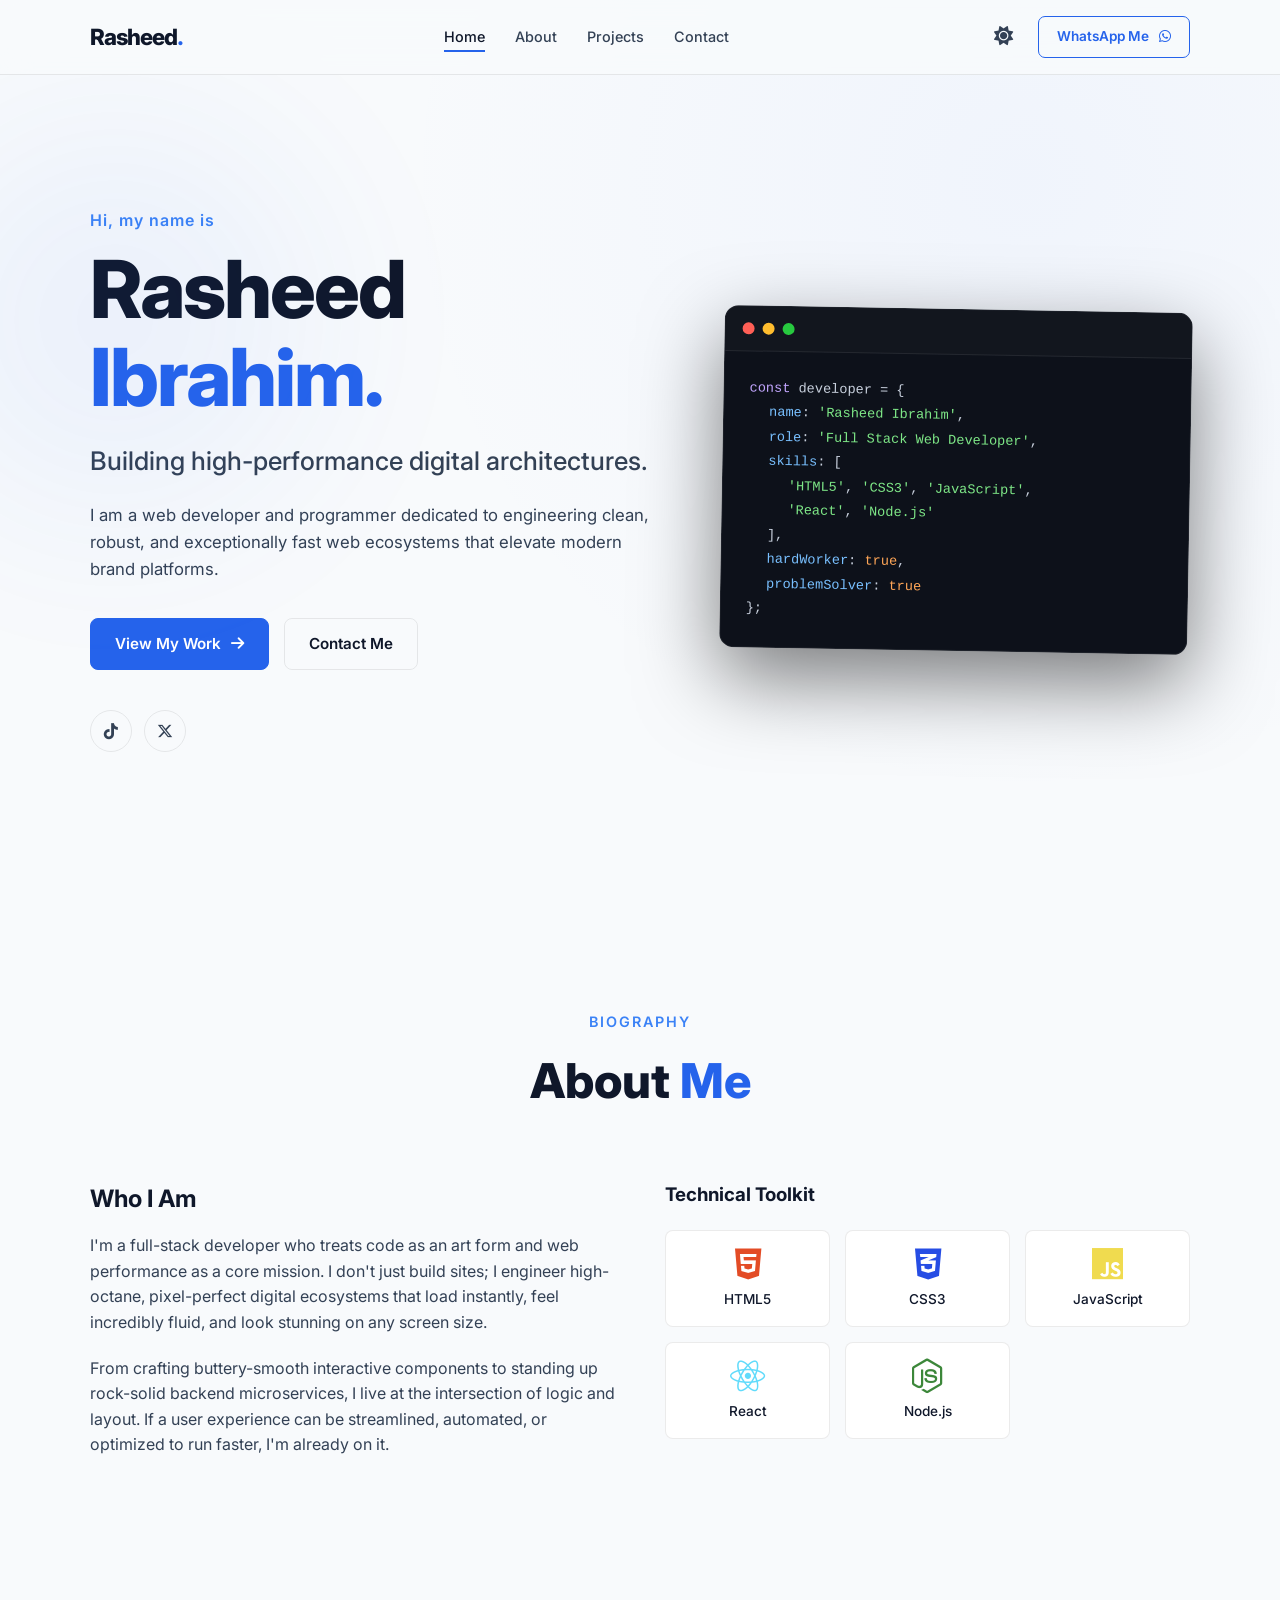
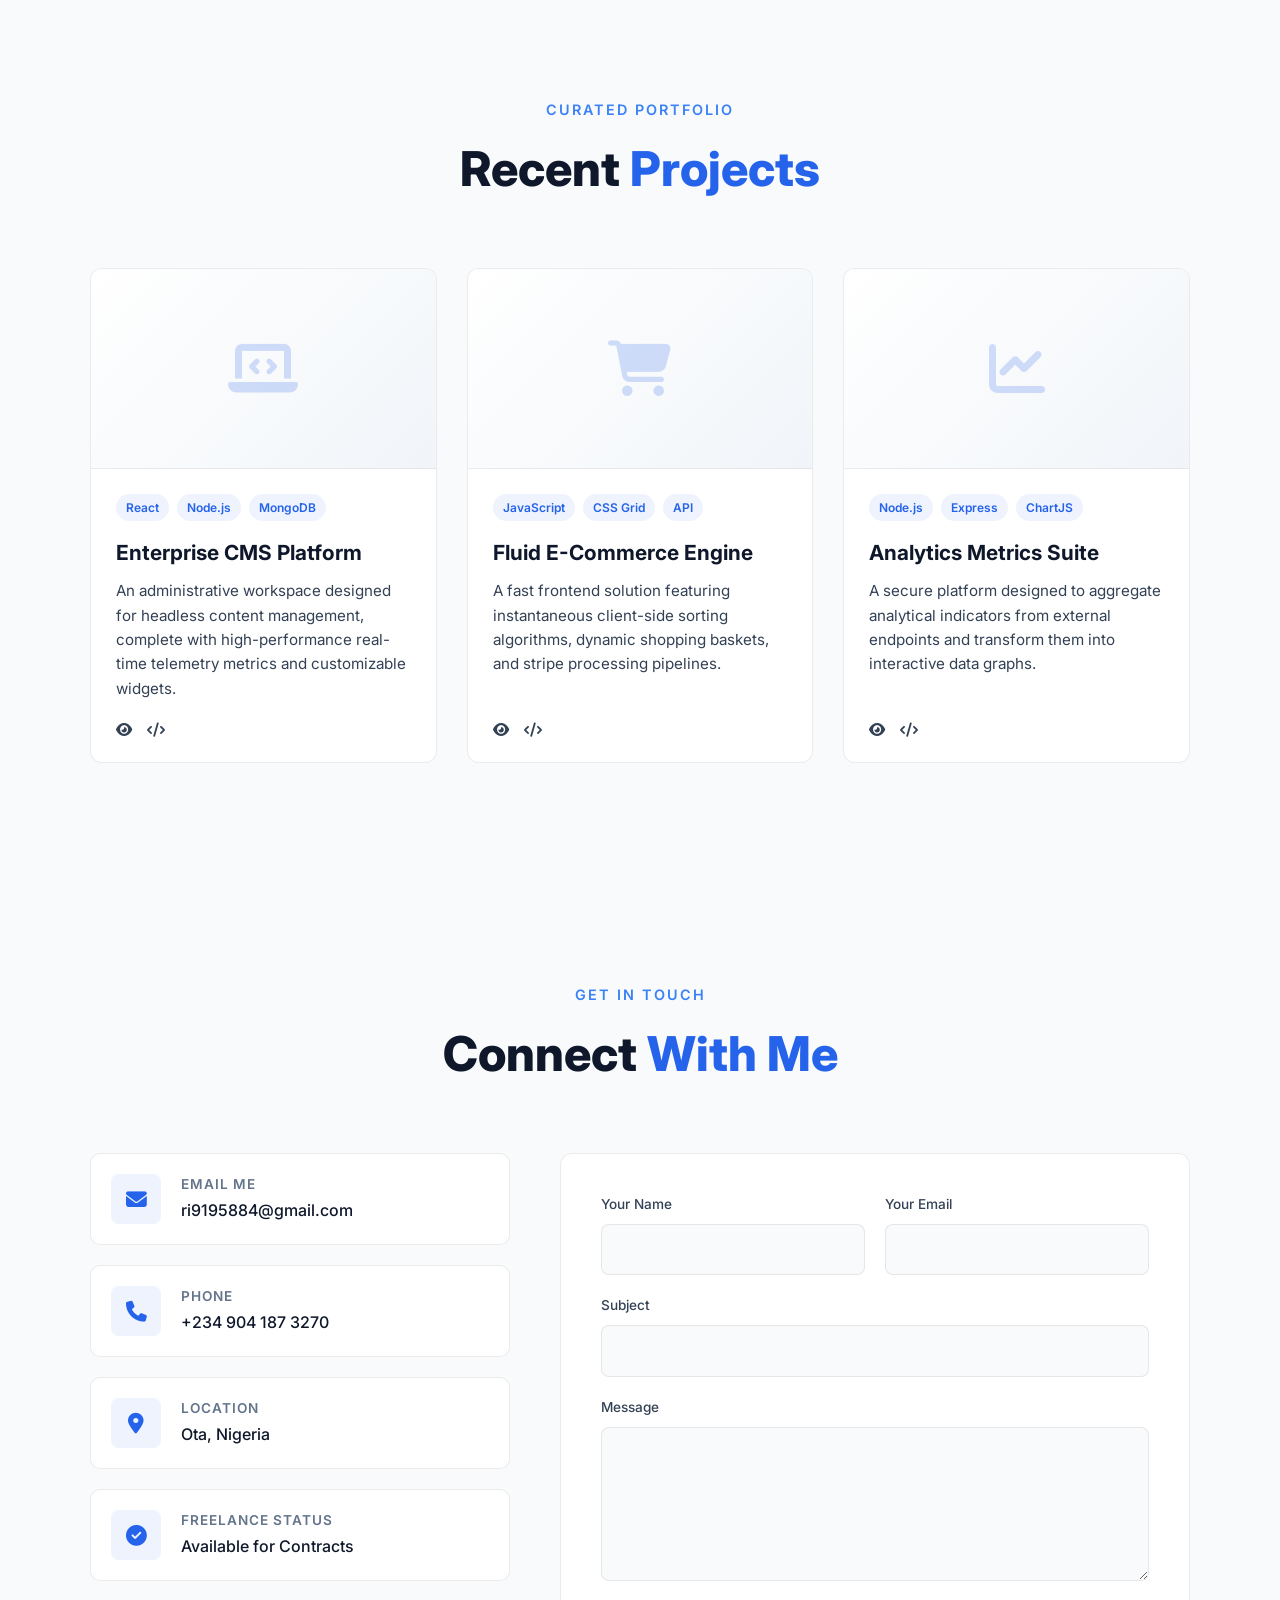
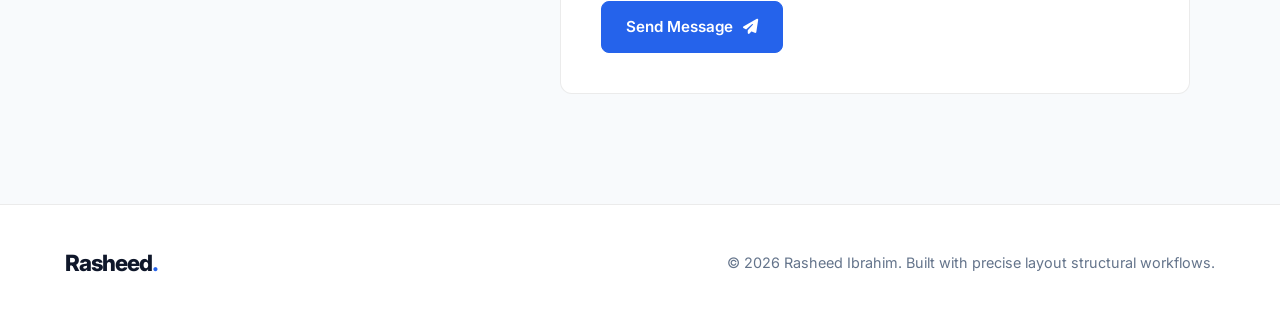
==== commit e821eb21: "Added some changes" ====
--- a/index.html
+++ b/index.html
@@ -219,87 +219,87 @@
         </div>
     </section>
 
-   <!-- =========================================================
-   CONTACT & DASHBOARD SECTION
-========================================================= -->
-<section class="section" id="contact">
-    <div class="section-heading">
-        <p>Get in Touch</p>
-        <h2>Contact <span>Me</span></h2>
-    </div>
-
-    <div class="contact-container">
-        <!-- 1. The Form (Visible by default) -->
-        <form id="contact-form" action="https://formspree.io" method="POST">
-            <div class="form-group">
-                <input type="text" name="name" placeholder="Your Name" required>
-            </div>
-            <div class="form-group">
-                <input type="email" name="email" placeholder="Your Email Address" required>
-            </div>
-            <div class="form-group">
-                <textarea name="message" rows="6" placeholder="Project details or message..." required></textarea>
-            </div>
-            <button type="submit" class="btn primary-btn">Send Message <i class="fa-solid fa-paper-plane"></i></button>
-            <div id="form-feedback" class="form-feedback" style="display: none;"></div>
-        </form>
-
-        <!-- 2. The Custom Admin Dashboard (Hidden by default) -->
-        <div id="success-dashboard" class="dashboard-wrapper" style="display: none;">
-            <div class="dashboard-panel">
-                <div class="panel-header">
-                    <div class="panel-dots">
-                        <span class="dot-red"></span>
-                        <span class="dot-yellow"></span>
-                        <span class="dot-green"></span>
-                    </div>
-                    <span class="panel-title">ibrahim_rasheed_cms ~ telemetry_console</span>
-                </div>
-                
-                <div class="panel-body">
-                    <div class="status-alert">
-                        <i class="fa-solid fa-circle-check status-icon animate-pulse"></i>
-                        <div class="status-text">
-                            <h3>MESSAGE TRANSMITTED SUCCESSFULLY</h3>
-                            <p>Data stream routed directly to Rasheed Ibrahim's terminal.</p>
-                        </div>
-                    </div>
-
-                    <div class="telemetry-grid">
-                        <div class="telemetry-card">
-                            <span class="label">TICKET STATUS</span>
-                            <span class="value status-green">OPEN / QUEUED</span>
-                        </div>
-                        <div class="telemetry-card">
-                            <span class="label">PRIORITY MAPPING</span>
-                            <span class="value status-orange">HIGH RESPONSE</span>
-                        </div>
-                        <div class="telemetry-card">
-                            <span class="label">ESTIMATED SLA</span>
-                            <span class="value">&lt; 12 HOURS</span>
-                        </div>
-                    </div>
-
-                    <div class="console-log">
-                        <p class="log-line"><span class="log-ts">[04:00:26]</span> INFO: Formspree pipeline verified.</p>
-                        <p class="log-line"><span class="log-ts">[04:00:27]</span> SUCCESS: Payload deployed securely.</p>
-                        <p class="log-line"><span class="log-ts">[04:00:27]</span> READY: Standing by for upstream developer review.</p>
-                    </div>
-
-                    <button id="back-to-form-btn" class="btn secondary-btn">
-                        <i class="fa-solid fa-arrow-rotate-left"></i> Send Another Transmission
-                    </button>
-                </div>
-            </div>
-        </div>
-    </div>
-</section>
-    <!-- =========================================================
-       FOOTER SECTION
+    <!-- =========================================================
+       CONTACT SECTION
+    ========================================================= -->
+    <section class="section" id="contact">
+        <div class="section-heading">
+
+            <p>Get In Touch</p>
+            <h2>Connect <span>With Me</span></h2>
+        </div>
+        <div class="contact-grid">
+            <div class="contact-details">
+                <div class="contact-card">
+                    <div class="icon-box"><i class="fa-solid fa-envelope"></i></div>
+                    <div>
+                        <h4>Email Me</h4>
+                        <p>ri9195884@gmail.com</p>
+                    </div>
+                </div>
+                <div class="contact-card">
+                    <div class="icon-box"><i class="fa-solid fa-phone"></i></div>
+                    <div>
+                        <h4>Phone</h4>
+                        <p>+234 904 187 3270</p>
+                    </div>
+                </div>
+
+                <div class="contact-card">
+                    <div class="icon-box"><i class="fa-solid fa-location-dot"></i></div>
+                    <div>
+                        <h4>Location</h4>
+                        <p>Ota, Nigeria</p>
+                    </div>
+                </div>
+                <div class="contact-card">
+                    <div class="icon-box"><i class="fa-solid fa-circle-check"></i></div>
+                    <div>
+                        <h4>Freelance Status</h4>
+                        <p>Available for Contracts</p>
+                    </div>
+                </div>
+            </div>
+
+            <form class="contact-form" id="contact-form"  action="https://formspree.io/f/mkjwzlpq" method="POST">
+                <div class="form-row">
+                    <div class="form-group">
+
+                        <label for="name">Your Name</label>
+                        <input type="text" id="name" name="name" required autocomplete="name">
+                    </div>
+                    <div class="form-group">
+                        <label for="email">Your Email</label>
+                        <input type="email" id="email" name="email" required autocomplete="email">
+                    </div>
+                </div>
+                <div class="form-group">
+                    <label for="subject">Subject</label>
+                    <input type="text" id="subject" name="subject" required>
+                </div>
+                <div class="form-group">
+                    <label for="message">Message</label>
+                    <textarea id="message" name="message" rows="5" required></textarea>
+                </div>
+                <div id="form-feedback" class="form-feedback"></div>
+                <button type="submit" class="btn primary-btn" style="width: max-content;">Send Message <i class="fa-solid fa-paper-plane"></i></button>
+            </form>
+
+        </div>
+    </section>
+
+    <!-- =========================================================
+       FOOTER COMPONENT
     ========================================================= -->
     <footer class="footer">
-        <p>&copy; 2024 Rasheed Ibrahim. All rights reserved.</p>
-        <div class="footer-links">
-            <a href="tiktok.com" target="_blank" aria-label="TikTok"><i class="fa-brands fa-tiktok"></i></a>
-            <a href="#" target="_blank" aria-label="Twitter"><i class="fa-brands fa-x-twitter"></i></a>
-        </div>+        <div class="footer-content">
+            <a href="#home" class="logo">Rasheed<span>.</span></a>
+            <p>&copy; 2026 Rasheed Ibrahim. Built with precise layout structural workflows.</p>
+        </div>
+    </footer>
+
+    <!-- Embedded JavaScript Engine Logic -->
+    <script src="script.js"></script>
+</body>
+
+</html>
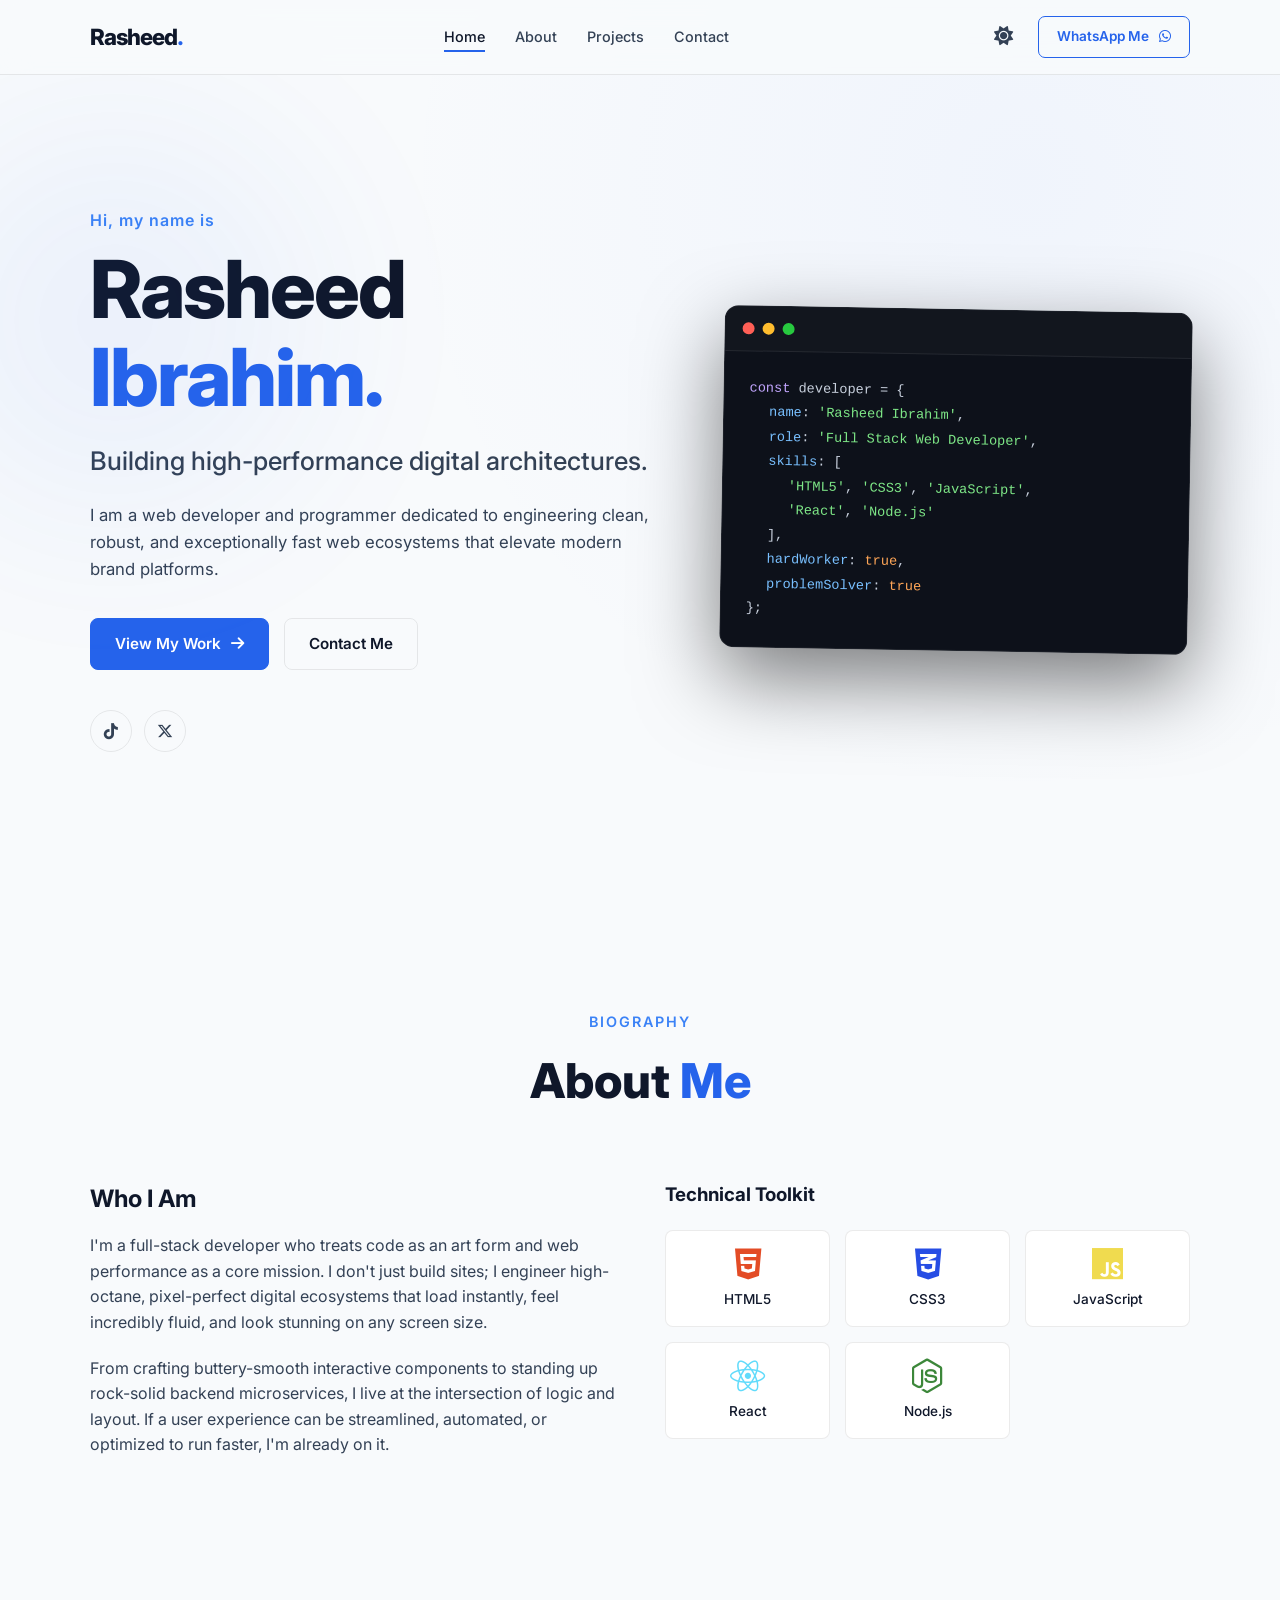
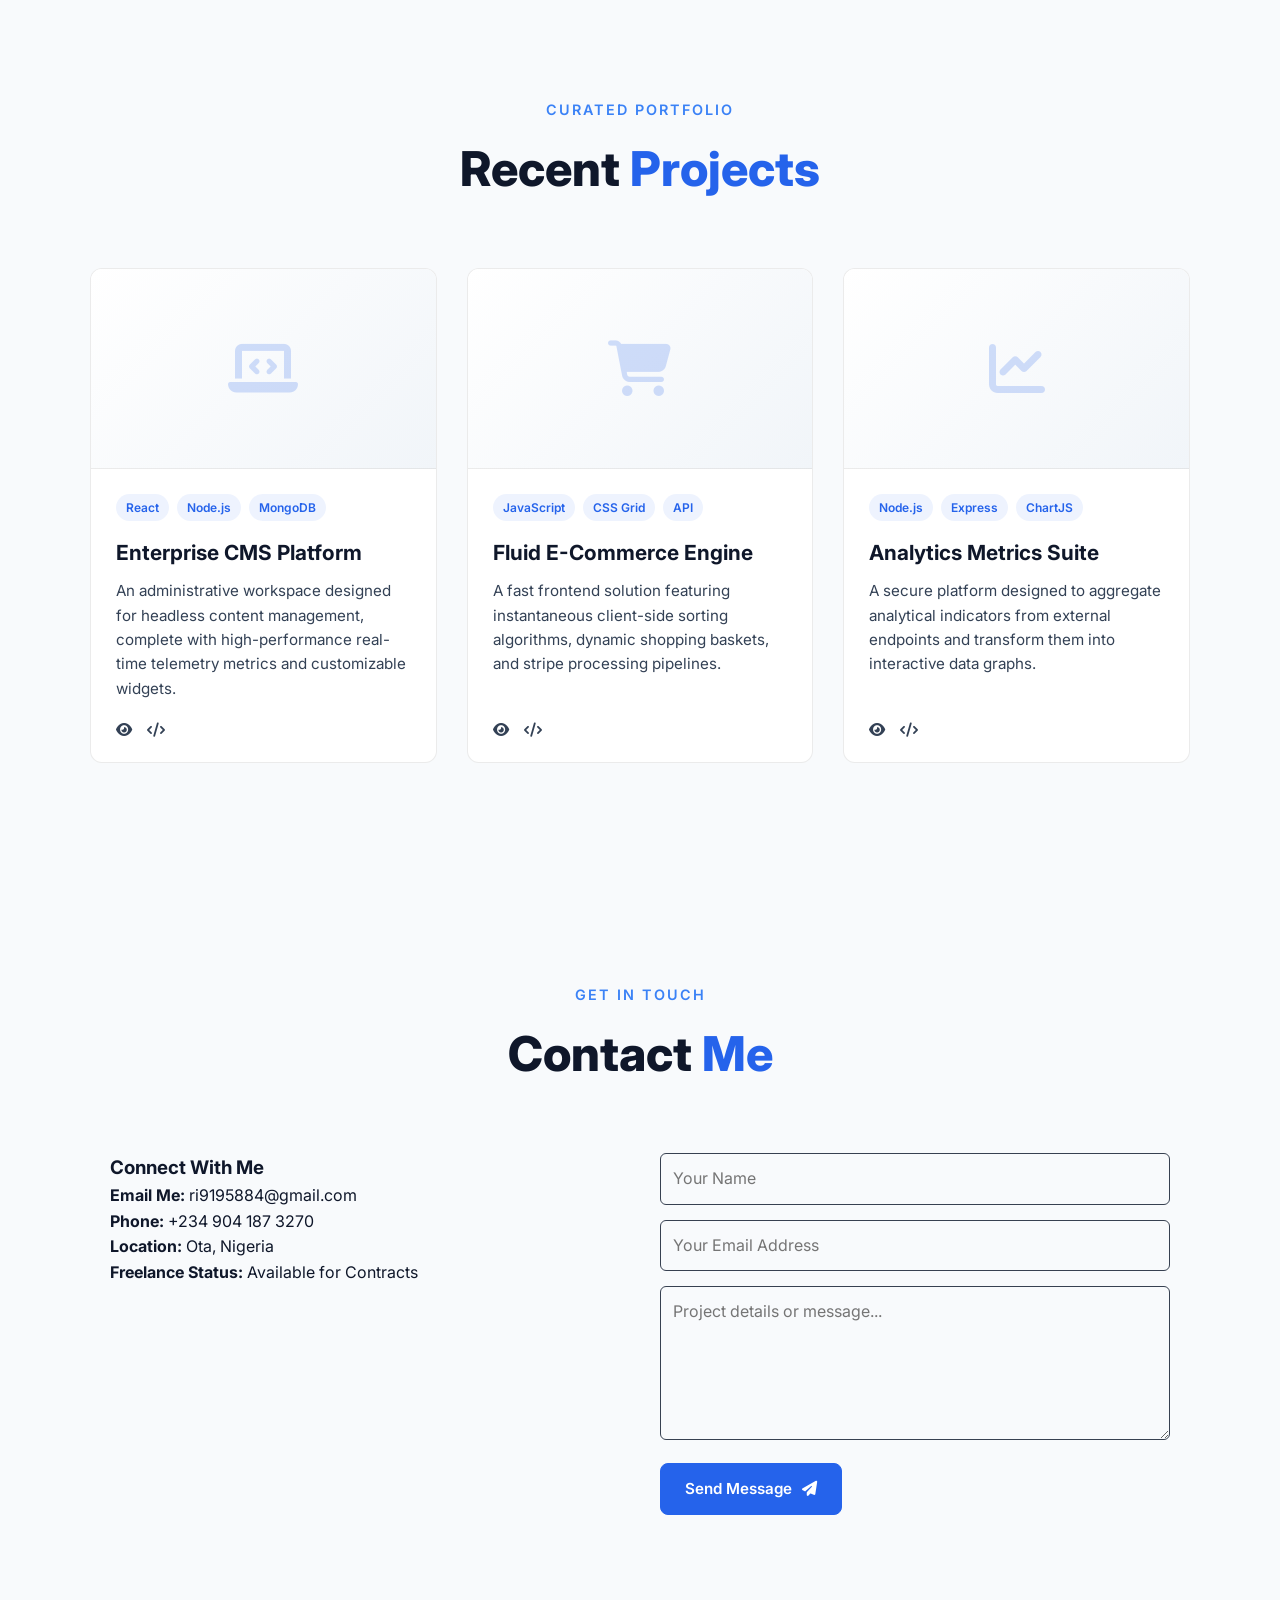
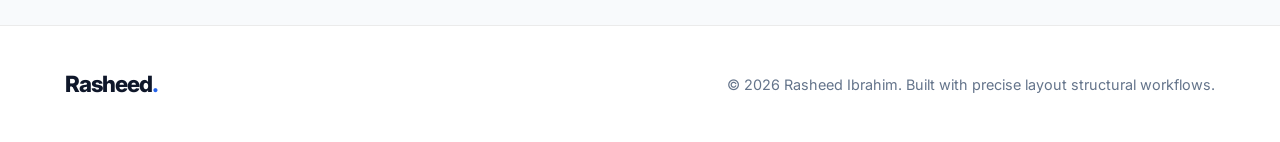
==== commit d117f6f2: "Added changes to index" ====
--- a/index.html
+++ b/index.html
@@ -219,74 +219,75 @@
         </div>
     </section>
 
-    <!-- =========================================================
-       CONTACT SECTION
-    ========================================================= -->
-    <section class="section" id="contact">
-        <div class="section-heading">
-
-            <p>Get In Touch</p>
-            <h2>Connect <span>With Me</span></h2>
-        </div>
-        <div class="contact-grid">
-            <div class="contact-details">
-                <div class="contact-card">
-                    <div class="icon-box"><i class="fa-solid fa-envelope"></i></div>
-                    <div>
-                        <h4>Email Me</h4>
-                        <p>ri9195884@gmail.com</p>
-                    </div>
-                </div>
-                <div class="contact-card">
-                    <div class="icon-box"><i class="fa-solid fa-phone"></i></div>
-                    <div>
-                        <h4>Phone</h4>
-                        <p>+234 904 187 3270</p>
-                    </div>
-                </div>
-
-                <div class="contact-card">
-                    <div class="icon-box"><i class="fa-solid fa-location-dot"></i></div>
-                    <div>
-                        <h4>Location</h4>
-                        <p>Ota, Nigeria</p>
-                    </div>
-                </div>
-                <div class="contact-card">
-                    <div class="icon-box"><i class="fa-solid fa-circle-check"></i></div>
-                    <div>
-                        <h4>Freelance Status</h4>
-                        <p>Available for Contracts</p>
-                    </div>
-                </div>
-            </div>
-
-            <form class="contact-form" id="contact-form"  action="https://formspree.io/f/mkjwzlpq" method="POST">
-                <div class="form-row">
-                    <div class="form-group">
-
-                        <label for="name">Your Name</label>
-                        <input type="text" id="name" name="name" required autocomplete="name">
-                    </div>
-                    <div class="form-group">
-                        <label for="email">Your Email</label>
-                        <input type="email" id="email" name="email" required autocomplete="email">
-                    </div>
-                </div>
-                <div class="form-group">
-                    <label for="subject">Subject</label>
-                    <input type="text" id="subject" name="subject" required>
-                </div>
-                <div class="form-group">
-                    <label for="message">Message</label>
-                    <textarea id="message" name="message" rows="5" required></textarea>
-                </div>
-                <div id="form-feedback" class="form-feedback"></div>
-                <button type="submit" class="btn primary-btn" style="width: max-content;">Send Message <i class="fa-solid fa-paper-plane"></i></button>
-            </form>
-
-        </div>
-    </section>
+   <!-- =========================================================
+   CONTACT & DASHBOARD SECTION
+========================================================= -->
+<section class="section" id="contact">
+    <div class="section-heading">
+        <p>Get in Touch</p>
+        <h2>Contact <span>Me</span></h2>
+    </div>
+
+    <!-- MAIN GRID CONTAINER -->
+    <div class="contact-grid-layout" style="display: grid; grid-template-columns: 1fr 1fr; gap: 40px; max-width: 1100px; margin: 0 auto; padding: 0 20px;">
+        
+        <!-- LEFT SIDE: Your Personal Details (Will always stay visible) -->
+        <div class="contact-info-sidebar">
+            <h3>Connect With Me</h3>
+            <p><strong>Email Me:</strong> ri9195884@gmail.com</p>
+            <p><strong>Phone:</strong> +234 904 187 3270</p>
+            <p><strong>Location:</strong> Ota, Nigeria</p>
+            <p><strong>Freelance Status:</strong> Available for Contracts</p>
+        </div>
+
+        <!-- RIGHT SIDE: The Interactive Swapping Zone -->
+        <div class="contact-interactive-zone" style="position: relative;">
+            
+            <!-- 1. The Form (This hides safely without removing other elements) -->
+            <form id="contact-form" action="https://formspree.io" method="POST">
+                <div style="margin-bottom: 15px;">
+                    <input type="text" name="name" placeholder="Your Name" required style="width: 100%; padding: 12px; border-radius: 6px; border: 1px solid #374151; background: transparent; color: inherit;">
+                </div>
+                <div style="margin-bottom: 15px;">
+                    <input type="email" name="email" placeholder="Your Email Address" required style="width: 100%; padding: 12px; border-radius: 6px; border: 1px solid #374151; background: transparent; color: inherit;">
+                </div>
+                <div style="margin-bottom: 15px;">
+                    <textarea name="message" rows="5" placeholder="Project details or message..." required style="width: 100%; padding: 12px; border-radius: 6px; border: 1px solid #374151; background: transparent; color: inherit; resize: vertical;"></textarea>
+                </div>
+                <button type="submit" class="btn primary-btn" style="cursor: pointer;">Send Message <i class="fa-solid fa-paper-plane"></i></button>
+                <div id="form-feedback" class="form-feedback" style="display: none; margin-top: 10px;"></div>
+            </form> <!-- CRITICAL CLOSING TAG HERE -->
+
+            <!-- 2. The Custom Admin Dashboard (Appears safely right here) -->
+            <div id="success-dashboard" class="dashboard-wrapper" style="display: none;">
+                <div class="dashboard-panel" style="background: #111827; border: 1px solid #1f2937; border-radius: 12px; padding: 25px; color: #ffffff; box-shadow: 0 10px 30px rgba(0,0,0,0.3);">
+                    <div class="panel-header" style="display: flex; gap: 8px; margin-bottom: 15px; border-bottom: 1px solid #1f2937; padding-bottom: 10px;">
+                        <span style="width: 10px; height: 10px; background: #ef4444; border-radius: 50%;"></span>
+                        <span style="width: 10px; height: 10px; background: #f59e0b; border-radius: 50%;"></span>
+                        <span style="width: 10px; height: 10px; background: #10b981; border-radius: 50%;"></span>
+                        <span style="font-family: monospace; font-size: 0.8rem; color: #9ca3af; margin-left: 10px;">telemetry_console_active</span>
+                    </div>
+                    
+                    <div style="color: #10b981; font-weight: bold; margin-bottom: 10px; font-size: 0.95rem;">
+                        <i class="fa-solid fa-circle-check"></i> MESSAGE TRANSMITTED LOGGED
+                    </div>
+                    <p style="font-size: 0.9rem; color: #d1d5db; margin-bottom: 15px;">Your connection payload has been routed to Rasheed's terminal.</p>
+                    
+                    <div style="background: #030712; padding: 12px; border-radius: 6px; font-family: monospace; font-size: 0.8rem; line-height: 1.5; color: #a7f3d0; margin-bottom: 15px;">
+                        <p style="color: #6b7280;">[SYSTEM OVERVIEW]</p>
+                        <p>• Status: <span style="color: #10b981;">QUEUED</span></p>
+                        <p>• SLA Response: <span style="color: #f59e0b;">&lt; 12 Hours</span></p>
+                    </div>
+
+                    <button id="back-to-form-btn" class="btn secondary-btn" style="cursor: pointer; padding: 8px 16px; font-size: 0.85rem;">
+                        <i class="fa-solid fa-arrow-rotate-left"></i> Send Another
+                    </button>
+                </div>
+            </div>
+
+        </div>
+    </div>
+</section>
 
     <!-- =========================================================
        FOOTER COMPONENT
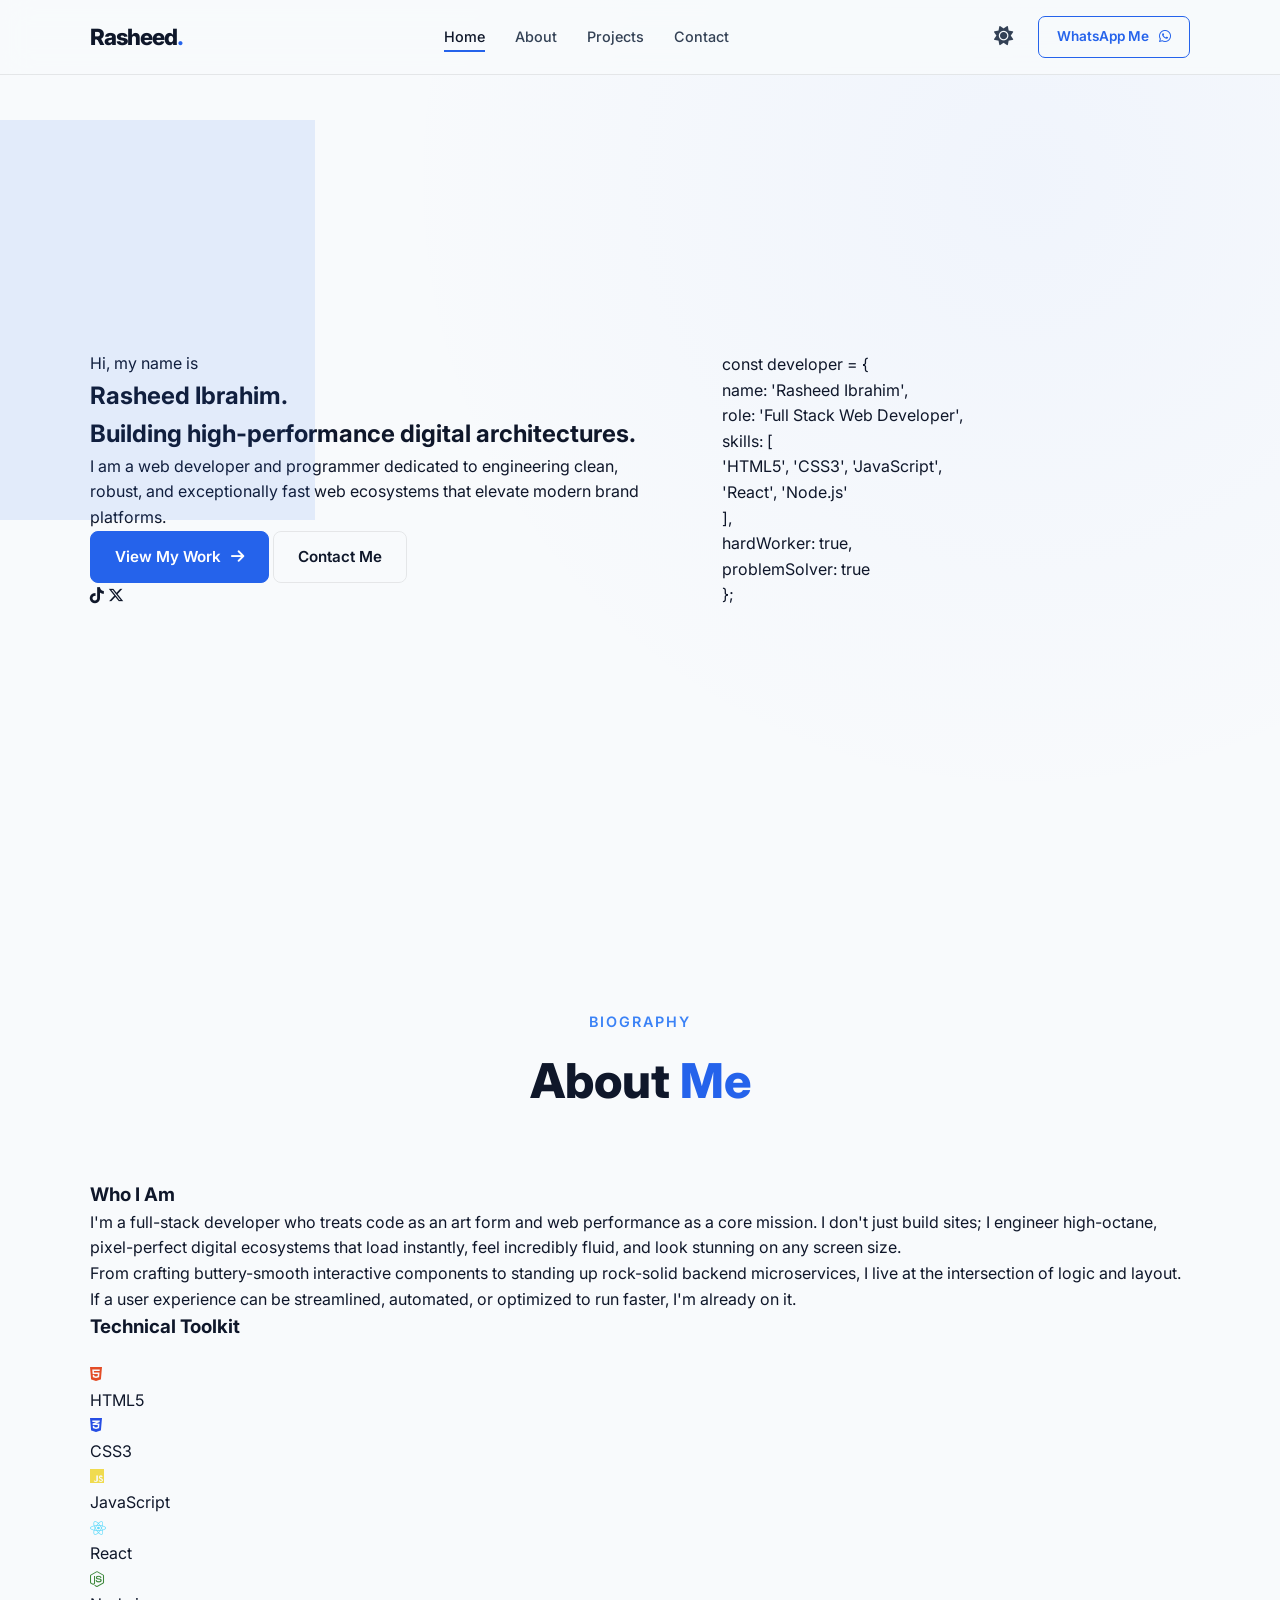
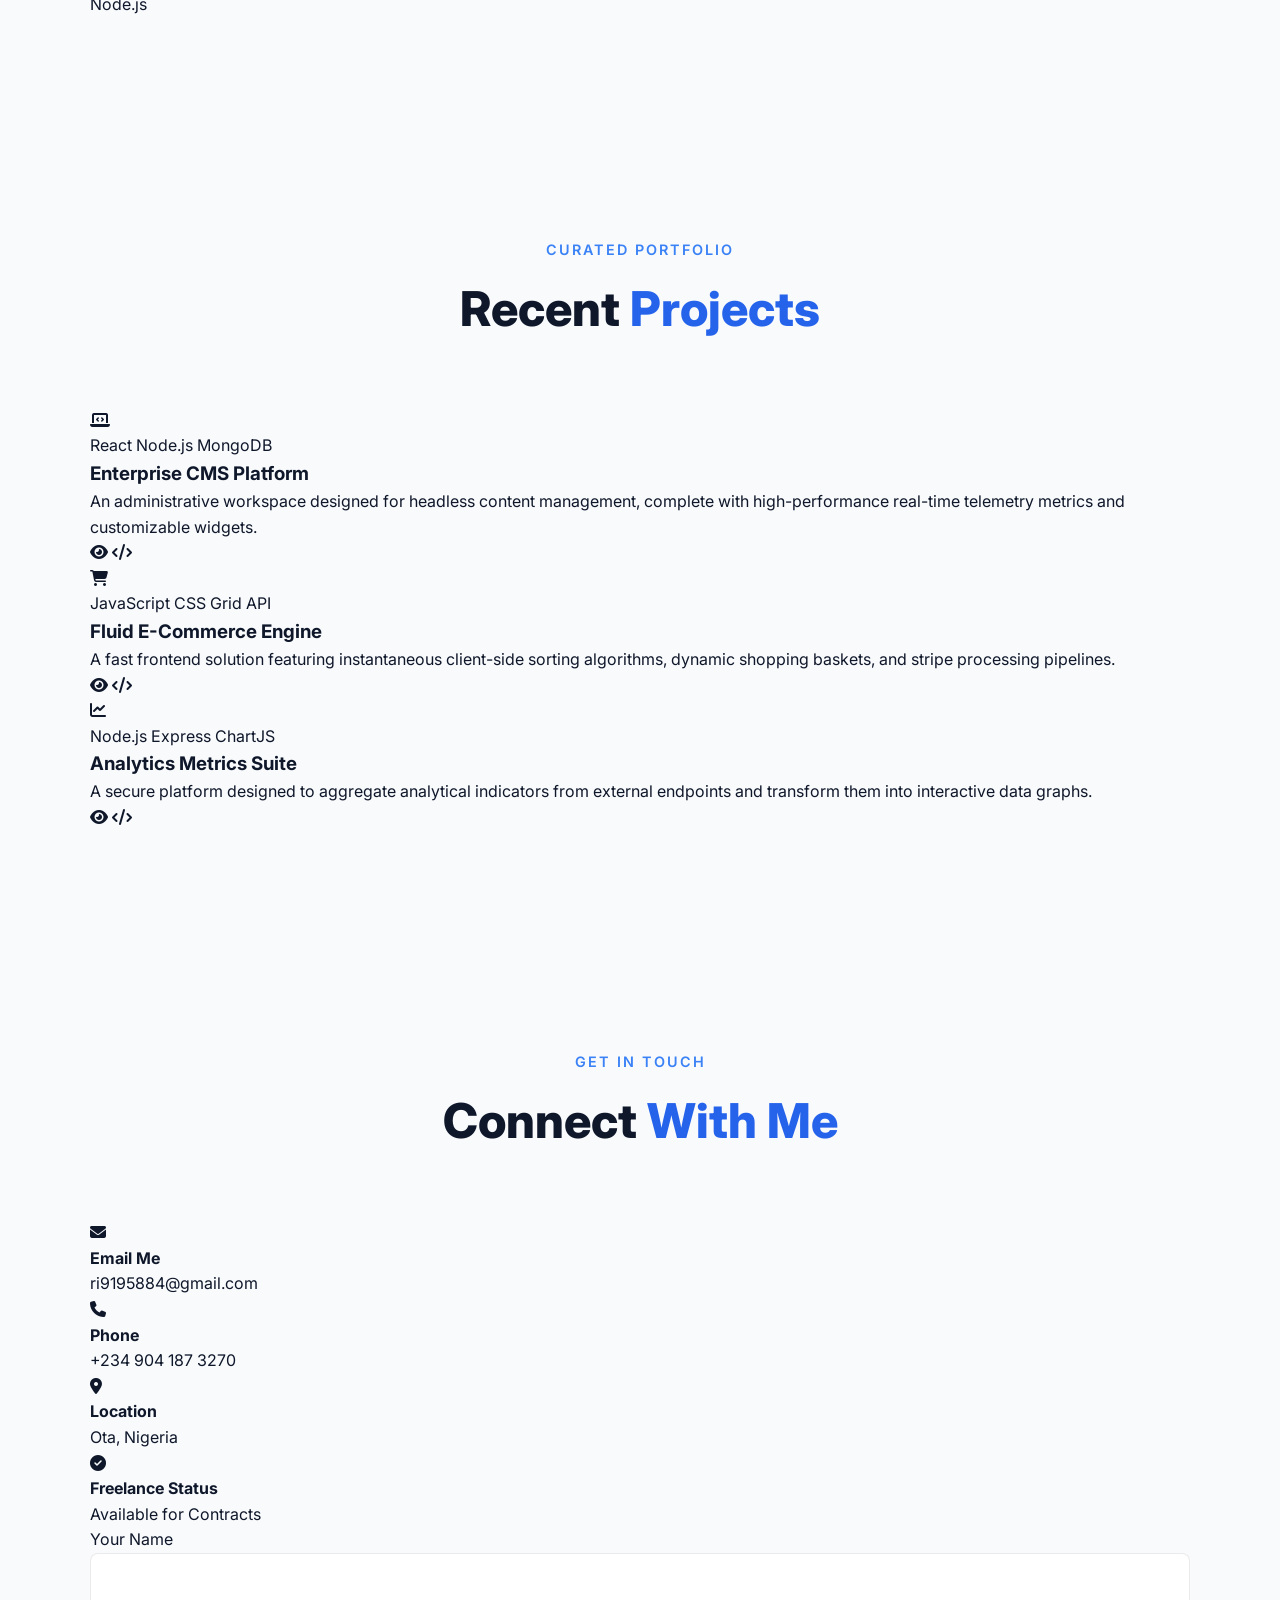
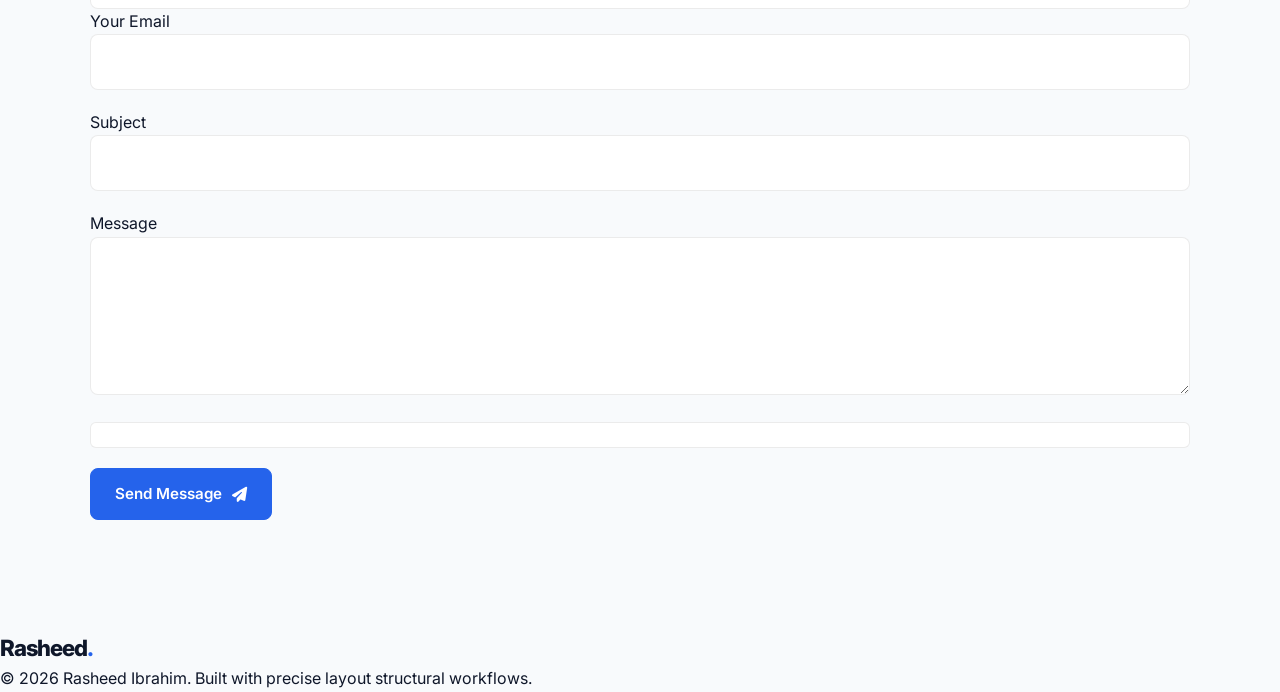
==== commit 9fbdec0c: "Added some changes" ====
--- a/index.html
+++ b/index.html
@@ -219,75 +219,74 @@
         </div>
     </section>
 
-   <!-- =========================================================
-   CONTACT & DASHBOARD SECTION
-========================================================= -->
-<section class="section" id="contact">
-    <div class="section-heading">
-        <p>Get in Touch</p>
-        <h2>Contact <span>Me</span></h2>
-    </div>
-
-    <!-- MAIN GRID CONTAINER -->
-    <div class="contact-grid-layout" style="display: grid; grid-template-columns: 1fr 1fr; gap: 40px; max-width: 1100px; margin: 0 auto; padding: 0 20px;">
-        
-        <!-- LEFT SIDE: Your Personal Details (Will always stay visible) -->
-        <div class="contact-info-sidebar">
-            <h3>Connect With Me</h3>
-            <p><strong>Email Me:</strong> ri9195884@gmail.com</p>
-            <p><strong>Phone:</strong> +234 904 187 3270</p>
-            <p><strong>Location:</strong> Ota, Nigeria</p>
-            <p><strong>Freelance Status:</strong> Available for Contracts</p>
-        </div>
-
-        <!-- RIGHT SIDE: The Interactive Swapping Zone -->
-        <div class="contact-interactive-zone" style="position: relative;">
-            
-            <!-- 1. The Form (This hides safely without removing other elements) -->
-            <form id="contact-form" action="https://formspree.io" method="POST">
-                <div style="margin-bottom: 15px;">
-                    <input type="text" name="name" placeholder="Your Name" required style="width: 100%; padding: 12px; border-radius: 6px; border: 1px solid #374151; background: transparent; color: inherit;">
-                </div>
-                <div style="margin-bottom: 15px;">
-                    <input type="email" name="email" placeholder="Your Email Address" required style="width: 100%; padding: 12px; border-radius: 6px; border: 1px solid #374151; background: transparent; color: inherit;">
-                </div>
-                <div style="margin-bottom: 15px;">
-                    <textarea name="message" rows="5" placeholder="Project details or message..." required style="width: 100%; padding: 12px; border-radius: 6px; border: 1px solid #374151; background: transparent; color: inherit; resize: vertical;"></textarea>
-                </div>
-                <button type="submit" class="btn primary-btn" style="cursor: pointer;">Send Message <i class="fa-solid fa-paper-plane"></i></button>
-                <div id="form-feedback" class="form-feedback" style="display: none; margin-top: 10px;"></div>
-            </form> <!-- CRITICAL CLOSING TAG HERE -->
-
-            <!-- 2. The Custom Admin Dashboard (Appears safely right here) -->
-            <div id="success-dashboard" class="dashboard-wrapper" style="display: none;">
-                <div class="dashboard-panel" style="background: #111827; border: 1px solid #1f2937; border-radius: 12px; padding: 25px; color: #ffffff; box-shadow: 0 10px 30px rgba(0,0,0,0.3);">
-                    <div class="panel-header" style="display: flex; gap: 8px; margin-bottom: 15px; border-bottom: 1px solid #1f2937; padding-bottom: 10px;">
-                        <span style="width: 10px; height: 10px; background: #ef4444; border-radius: 50%;"></span>
-                        <span style="width: 10px; height: 10px; background: #f59e0b; border-radius: 50%;"></span>
-                        <span style="width: 10px; height: 10px; background: #10b981; border-radius: 50%;"></span>
-                        <span style="font-family: monospace; font-size: 0.8rem; color: #9ca3af; margin-left: 10px;">telemetry_console_active</span>
-                    </div>
-                    
-                    <div style="color: #10b981; font-weight: bold; margin-bottom: 10px; font-size: 0.95rem;">
-                        <i class="fa-solid fa-circle-check"></i> MESSAGE TRANSMITTED LOGGED
-                    </div>
-                    <p style="font-size: 0.9rem; color: #d1d5db; margin-bottom: 15px;">Your connection payload has been routed to Rasheed's terminal.</p>
-                    
-                    <div style="background: #030712; padding: 12px; border-radius: 6px; font-family: monospace; font-size: 0.8rem; line-height: 1.5; color: #a7f3d0; margin-bottom: 15px;">
-                        <p style="color: #6b7280;">[SYSTEM OVERVIEW]</p>
-                        <p>• Status: <span style="color: #10b981;">QUEUED</span></p>
-                        <p>• SLA Response: <span style="color: #f59e0b;">&lt; 12 Hours</span></p>
-                    </div>
-
-                    <button id="back-to-form-btn" class="btn secondary-btn" style="cursor: pointer; padding: 8px 16px; font-size: 0.85rem;">
-                        <i class="fa-solid fa-arrow-rotate-left"></i> Send Another
-                    </button>
-                </div>
-            </div>
-
-        </div>
-    </div>
-</section>
+    <!-- =========================================================
+       CONTACT SECTION
+    ========================================================= -->
+    <section class="section" id="contact">
+        <div class="section-heading">
+
+            <p>Get In Touch</p>
+            <h2>Connect <span>With Me</span></h2>
+        </div>
+        <div class="contact-grid">
+            <div class="contact-details">
+                <div class="contact-card">
+                    <div class="icon-box"><i class="fa-solid fa-envelope"></i></div>
+                    <div>
+                        <h4>Email Me</h4>
+                        <p>ri9195884@gmail.com</p>
+                    </div>
+                </div>
+                <div class="contact-card">
+                    <div class="icon-box"><i class="fa-solid fa-phone"></i></div>
+                    <div>
+                        <h4>Phone</h4>
+                        <p>+234 904 187 3270</p>
+                    </div>
+                </div>
+
+                <div class="contact-card">
+                    <div class="icon-box"><i class="fa-solid fa-location-dot"></i></div>
+                    <div>
+                        <h4>Location</h4>
+                        <p>Ota, Nigeria</p>
+                    </div>
+                </div>
+                <div class="contact-card">
+                    <div class="icon-box"><i class="fa-solid fa-circle-check"></i></div>
+                    <div>
+                        <h4>Freelance Status</h4>
+                        <p>Available for Contracts</p>
+                    </div>
+                </div>
+            </div>
+
+            <form class="contact-form" id="contact-form"  action="https://formspree.io/f/mkjwzlpq" method="POST">
+                <div class="form-row">
+                    <div class="form-group">
+
+                        <label for="name">Your Name</label>
+                        <input type="text" id="name" name="name" required autocomplete="name">
+                    </div>
+                    <div class="form-group">
+                        <label for="email">Your Email</label>
+                        <input type="email" id="email" name="email" required autocomplete="email">
+                    </div>
+                </div>
+                <div class="form-group">
+                    <label for="subject">Subject</label>
+                    <input type="text" id="subject" name="subject" required>
+                </div>
+                <div class="form-group">
+                    <label for="message">Message</label>
+                    <textarea id="message" name="message" rows="5" required></textarea>
+                </div>
+                <div id="form-feedback" class="form-feedback"></div>
+                <button type="submit" class="btn primary-btn" style="width: max-content;">Send Message <i class="fa-solid fa-paper-plane"></i></button>
+            </form>
+
+        </div>
+    </section>
 
     <!-- =========================================================
        FOOTER COMPONENT
--- a/style.css
+++ b/style.css
@@ -1,917 +1,416 @@
- * {
-            margin: 0;
-            padding: 0;
-            box-sizing: border-box;
-        }
-
-        html {
-            scroll-behavior: smooth;
-            scroll-padding-top: 80px;
-        }
-
-        body {
-            font-family: "Inter", sans-serif;
-            background: var(--bg);
-            color: var(--text);
-
-            line-height: 1.6;
-            overflow-x: hidden;
-            transition: background var(--transition), color var(--transition);
-        }
-
-        a {
-            color: inherit;
-            text-decoration: none;
-        }
-
-        button, input, textarea {
-            font: inherit;
-            color: inherit;
-        }
-
-        button {
-            cursor: pointer;
-            background: transparent;
-            border: none;
-
-        }
-
-        ul {
-            list-style: none;
-        }
-
-        /* =========================================================
-           2. CORE SYSTEM DESIGN TOKENS (LIGHT & DARK THEMES)
-        ========================================================= */
-        :root {
-            /* Dark Theme Default Palette */
-            --bg: #080b12;
-            --bg-light: #0e131d;
-            --card: #111722;
-            --card-hover: #151d2b;
-
-            --text: #f5f7fb;
-            --text-light: #aeb7c7;
-            --text-dark: #737d8f;
-
-
-            --primary: #5b8cff;
-            --primary-light: #7aa3ff;
-            --secondary: #8b5cf6;
-
-            --border: rgba(255, 255, 255, 0.08);
-            --container: 1150px;
-            --transition: 0.3s ease;
-        }
-
-        body.light-theme {
-            /* Light Theme Palette Overrides */
-            --bg: #f8fafc;
-            --bg-light: #ffffff;
-            --card: #ffffff;
-            --card-hover: #f1f5f9;
-
-            --text: #0f172a;
-            --text-light: #334155;
-            --text-dark: #64748b;
-
-
-            --primary: #2563eb;
-            --primary-light: #3b82f6;
-            --secondary: #7c3aed;
-
-            --border: rgba(0, 0, 0, 0.08);
-        }
-
-        /* =========================================================
-           3. GENERAL / UTILITIES & STRUCTURAL WRAPPERS
-        ========================================================= */
-        body::selection {
-            background: var(--primary);
-            color: white;
-        }
-
-        .section {
-            width: 100%;
-            max-width: var(--container);
-            margin: auto;
-
-            padding: 110px 25px;
-        }
-
-        .section-heading {
-            text-align: center;
-            margin-bottom: 60px;
-        }
-
-        .section-heading p {
-            color: var(--primary-light);
-            font-size: 0.9rem;
-            font-weight: 600;
-            text-transform: uppercase;
-            letter-spacing: 2px;
-            margin-bottom: 10px;
-        }
-
-        .section-heading h2 {
-            font-size: clamp(2rem, 5vw, 3rem);
-
-            font-weight: 800;
-        }
-
-        .section-heading h2 span {
-            color: var(--primary);
-        }
-
-        /* =========================================================
-           4. BUTTONS
-        ========================================================= */
-        .btn {
-            display: inline-flex;
-            align-items: center;
-            justify-content: center;
-            gap: 10px;
-            padding: 13px 24px;
-            border-radius: 8px;
-            font-size: 0.95rem;
-            font-weight: 600;
-
-            transition: var(--transition);
-        }
-
-        .primary-btn {
-            background: var(--primary);
-            color: white;
-            border: 1px solid var(--primary);
-        }
-
-        .primary-btn:hover {
-            background: var(--primary-light);
-            transform: translateY(-3px);
-            box-shadow: 0 12px 30px rgba(91, 140, 255, 0.25);
-        }
-
-        .secondary-btn {
-            border: 1px solid var(--border);
-            background: transparent;
-            color: var(--text);
-
-        }
-
-        .secondary-btn:hover {
-            border-color: var(--primary);
-            color: var(--primary-light);
-            transform: translateY(-3px);
-        }
-
-        /* =========================================================
-           5. HEADER / NAVBAR
-        ========================================================= */
-        .header {
-            position: fixed;
-            top: 0;
-            left: 0;
-            width: 100%;
-            height: 75px;
-            z-index: 1000;
-            background: rgba(8, 11, 18, 0.82);
-
-            backdrop-filter: blur(15px);
-            -webkit-backdrop-filter: blur(15px);
-            border-bottom: 1px solid var(--border);
-            transition: var(--transition);
-        }
-
-        body.light-theme .header {
-            background: rgba(248, 250, 252, 0.82);
-        }
-
-        .header.scrolled {
-            background: var(--bg);
-            height: 65px;
-            box-shadow: 0 10px 30px rgba(0, 0, 0, 0.15);
-        }
-
-        .navbar {
-            width: 100%;
-            max-width: var(--container);
-
-            height: 100%;
-            margin: auto;
-            padding: 0 25px;
-            display: flex;
-            align-items: center;
-            justify-content: space-between;
-        }
-
-        .logo {
-            font-size: 1.4rem;
-            font-weight: 800;
-            letter-spacing: -1px;
-        }
-
-        .logo span {
-            color: var(--primary);
-        }
-
-        .nav-links {
-
-            display: flex;
-            align-items: center;
-            gap: 30px;
-        }
-
-        .nav-links a {
-            position: relative;
-            color: var(--text-light);
-            font-size: 0.9rem;
-            font-weight: 500;
-            padding: 5px 0;
-            transition: var(--transition);
-        }
-
-        .nav-links a:hover,
-        .nav-links a.active {
-            color: var(--text);
-        }
-
-
-        .nav-links a::after {
-            content: "";
-            position: absolute;
-            left: 0;
-            bottom: -2px;
-            width: 0;
-            height: 2px;
-            background: var(--primary);
-            transition: var(--transition);
-        }
-
-        .nav-links a:hover::after,
-        .nav-links a.active::after {
-            width: 100%;
-        }
-
-        .nav-actions {
-            display: flex;
-            align-items: center;
-
-            gap: 20px;
-        }
-
-        .theme-toggle-btn {
-            font-size: 1.2rem;
-            color: var(--text-light);
-            transition: var(--transition);
-            display: flex;
-            align-items: center;
-            justify-content: center;
-            padding: 5px;
-        }
-
-        .theme-toggle-btn:hover {
-            color: var(--primary);
-        }
-
-        .navbar .nav-btn {
-            padding: 9px 18px;
-
-            border: 1px solid var(--primary);
-            border-radius: 7px;
-            color: var(--primary);
-            font-size: 0.85rem;
-            font-weight: 600;
-            transition: var(--transition);
-        }
-
-        .navbar .nav-btn:hover {
-            background: var(--primary);
-            color: white;
-        }
-
-        .menu-btn {
-            display: none;
-            color: var(--text);
-            font-size: 1.4rem;
-            z-index: 1001;
-        }
-
-
-        /* =========================================================
-           6. HERO SECTION
-        ========================================================= */
-        .hero-section {
-            background: radial-gradient(circle at 80% 20%, rgba(91, 140, 255, 0.05) 0%, transparent 50%);
-        }
-
-        .hero {
-            position: relative;
-            min-height: 100vh;
-            max-width: var(--container);
-            margin: auto;
-            padding: 140px 25px 80px;
-            display: grid;
-            grid-template-columns: 1.1fr 0.9fr;
-            align-items: center;
-            gap: 60px;
-        }
-
-
-        .hero::before {
-            content: "";
-            position: absolute;
-            width: 400px;
-            height: 400px;
-            top: 120px;
-            left: -150px;
-            background: var(--primary);
-            opacity: 0.06;
-            filter: blur(100px);
-            border-radius: 50%;
-            pointer-events: none;
-        }
-
-        .hero-small {
-            color: var(--primary-light);
-            font-size: 1rem;
-            font-weight: 600;
-            margin-bottom: 12px;
-
-            letter-spacing: 1px;
-        }
-
-        .hero h1 {
-            font-size: clamp(2.8rem, 6.5vw, 5rem);
-            line-height: 1.1;
-            letter-spacing: -2px;
-            font-weight: 800;
-            margin-bottom: 20px;
-        }
-
-        .hero h1 span {
-            color: var(--primary);
-        }
-
-        .hero h2 {
-            color: var(--text-light);
-            font-size: clamp(1.2rem, 2.5vw, 1.6rem);
-            font-weight: 500;
-
-            margin-bottom: 20px;
-        }
-
-        .hero-text {
-            max-width: 570px;
-            color: var(--text-light);
-            font-size: 1.05rem;
-            margin-bottom: 35px;
-        }
-
-        .hero-buttons {
-            display: flex;
-            align-items: center;
-            gap: 15px;
-            margin-bottom: 40px;
-        }
-
-        .social-links {
-            display: flex;
-
-            gap: 12px;
-        }
-
-        .social-links a {
-            width: 42px;
-            height: 42px;
-            display: flex;
-            align-items: center;
-            justify-content: center;
-            border: 1px solid var(--border);
-            border-radius: 50%;
-            color: var(--text-light);
-            transition: var(--transition);
-        }
-
-        .social-links a:hover {
-            color: var(--primary);
-            border-color: var(--primary);
-            background: rgba(91, 140, 255, 0.05);
-
-            transform: translateY(-4px);
-        }
-
-        /* =========================================================
-           7. CODE CARD COMPONENT
-        ========================================================= */
-        .hero-image {
-            display: flex;
-            justify-content: center;
-            align-items: center;
-        }
-
-        .code-card {
-            width: 100%;
-            max-width: 480px;
-            background: #0d111a;
-            border: 1px solid rgba(255, 255, 255, 0.08);
-            border-radius: 14px;
-            overflow: hidden;
-
-            box-shadow: 0 30px 80px rgba(0, 0, 0, 0.5);
-            transform: rotate(1deg);
-            transition: var(--transition);
-        }
-
-        .code-card:hover {
-            transform: rotate(0deg) translateY(-8px);
-            border-color: rgba(91, 140, 255, 0.25);
-        }
-
-        .code-header {
-            height: 45px;
-            display: flex;
-            align-items: center;
-            gap: 8px;
-            padding: 0 17px;
-            border-bottom: 1px solid rgba(255, 255, 255, 0.08);
-            background: rgba(255, 255, 255, 0.02);
-        }
-
-
-        .code-header span {
-            width: 12px;
-            height: 12px;
-            border-radius: 50%;
-        }
-
-        .code-header .dot-1 { background: #ff5f56; }
-        .code-header .dot-2 { background: #ffbd2e; }
-        .code-header .dot-3 { background: #27c93f; }
-
-        .code-content {
-            padding: 25px;
-            color: #c8d0dd;
-            font-family: "Courier New", Courier, monospace;
-            font-size: 0.85rem;
-            line-height: 1.8;
-            overflow-x: auto;
-        }
-
-
-        .code-content p {
-            white-space: nowrap;
-        }
-
-        .code-content .purple { color: #c3a6ff; }
-        .code-content .green { color: #7ee787; }
-        .code-content .blue { color: #79c0ff; }
-        .code-content .orange { color: #ffa657; }
-
-        .indent { padding-left: 20px; }
-        .indent-2 { padding-left: 40px; }
-
-        /* =========================================================
-           8. ABOUT & SKILLS SECTION
-        ========================================================= */
-        .about-grid {
-            display: grid;
-            grid-template-columns: 1fr 1fr;
-            gap: 50px;
-
-            align-items: start;
-        }
-
-        .about-text h3 {
-            font-size: 1.5rem;
-            margin-bottom: 15px;
-            color: var(--text);
-        }
-
-        .about-text p {
-            color: var(--text-light);
-            margin-bottom: 20px;
-        }
-
-        .skills-grid {
-            display: grid;
-            grid-template-columns: repeat(auto-fill, minmax(130px, 1fr));
-            gap: 15px;
-        }
-
-
-        .skill-item {
-            background: var(--bg-light);
-            border: 1px solid var(--border);
-            border-radius: 8px;
-            padding: 15px;
-            text-align: center;
-            transition: var(--transition);
-        }
-
-        .skill-item:hover {
-            border-color: var(--primary);
-            background: var(--card-hover);
-            transform: translateY(-3px);
-        }
-
-        .skill-item i {
-            font-size: 2.2rem;
-            margin-bottom: 8px;
-            display: inline-block;
-
-            transition: transform var(--transition);
-        }
-
-        .skill-item:hover i {
-            transform: scale(1.15);
-        }
-
-        .skill-item p {
-            font-size: 0.85rem;
-            font-weight: 500;
-        }
-
-        /* =========================================================
-           9. PROJECTS BLOCK ARCHITECTURE
-        ========================================================= */
-        .projects-grid {
-            display: grid;
-            grid-template-columns: repeat(auto-fill, minmax(320px, 1fr));
-            gap: 30px;
-
-        }
-
-        .project-card {
-            background: var(--card);
-            border: 1px solid var(--border);
-            border-radius: 12px;
-            overflow: hidden;
-            transition: var(--transition);
-            display: flex;
-            flex-direction: column;
-            height: 100%;
-        }
-
-        .project-card:hover {
-            transform: translateY(-6px);
-            border-color: rgba(91, 140, 255, 0.3);
-            box-shadow: 0 20px 40px rgba(0, 0, 0, 0.15);
-        }
-
-
-        .project-img-placeholder {
-            width: 100%;
-            height: 200px;
-            background: linear-gradient(135deg, var(--bg-light) 0%, var(--card-hover) 100%);
-            display: flex;
-            align-items: center;
-            justify-content: center;
-            position: relative;
-            border-bottom: 1px solid var(--border);
-        }
-
-        .project-img-placeholder i {
-            font-size: 3.5rem;
-            color: var(--primary);
-            opacity: 0.2;
-            transition: var(--transition);
-        }
-
-        .project-card:hover .project-img-placeholder i {
-
-            opacity: 0.5;
-            transform: scale(1.08);
-        }
-
-        .project-info {
-            padding: 25px;
-            display: flex;
-            flex-direction: column;
-            flex-grow: 1;
-        }
-
-        .project-tags {
-            display: flex;
-            flex-wrap: wrap;
-            gap: 8px;
-            margin-bottom: 15px;
-        }
-
-        .project-tags span {
-
-            background: rgba(91, 140, 255, 0.1);
-            color: var(--primary-light);
-            font-size: 0.75rem;
-            font-weight: 600;
-            padding: 4px 10px;
-            border-radius: 50px;
-        }
-
-        body.light-theme .project-tags span {
-            background: rgba(37, 99, 235, 0.08);
-            color: var(--primary);
-        }
-
-        .project-info h3 {
-            font-size: 1.3rem;
-            margin-bottom: 10px;
-            font-weight: 700;
-        }
-
-
-        .project-info p {
-            color: var(--text-light);
-            font-size: 0.95rem;
-            margin-bottom: 22px;
-            flex-grow: 1;
-        }
-
-        .project-links {
-            display: flex;
-            align-items: center;
-            gap: 15px;
-            margin-top: auto;
-        }
-
-        .project-links a {
-            font-size: 0.9rem;
-            font-weight: 600;
-            display: inline-flex;
-            align-items: center;
-
-            gap: 6px;
-            color: var(--text-light);
-            transition: var(--transition);
-        }
-
-        .project-links a:hover {
-            color: var(--primary);
-        }
-
-        /* =========================================================
-           10. CONTACT CONFIGURATIONS & GRIDS
-        ========================================================= */
-        .contact-grid {
-            display: grid;
-            grid-template-columns: 0.8fr 1.2fr;
-            gap: 50px;
-        }
-
-        .contact-details {
-
-            display: flex;
-            flex-direction: column;
-            gap: 20px;
-        }
-
-        .contact-card {
-            background: var(--bg-light);
-            border: 1px solid var(--border);
-            padding: 20px;
-            border-radius: 10px;
-            display: flex;
-            align-items: center;
-            gap: 20px;
-        }
-
-        .contact-card .icon-box {
-            width: 50px;
-            height: 50px;
-            background: rgba(91, 140, 255, 0.1);
-
-            border-radius: 8px;
-            display: flex;
-            align-items: center;
-            justify-content: center;
-            color: var(--primary);
-            font-size: 1.3rem;
-        }
-
-        body.light-theme .contact-card .icon-box {
-            background: rgba(37, 99, 235, 0.08);
-        }
-
-        .contact-card h4 {
-            font-size: 0.85rem;
-            color: var(--text-dark);
-            text-transform: uppercase;
-            letter-spacing: 1px;
-            margin-bottom: 2px;
-            font-weight: 600;
-
-        }
-
-        .contact-card p {
-            font-size: 1rem;
-            font-weight: 500;
-        }
-
-        .contact-form {
-            background: var(--card);
-            border: 1px solid var(--border);
-            padding: 40px;
-            border-radius: 12px;
-            display: flex;
-            flex-direction: column;
-            gap: 20px;
-        }
-
-        .form-row {
-            display: grid;
-
-            grid-template-columns: 1fr 1fr;
-            gap: 20px;
-        }
-
-        .form-group {
-            display: flex;
-            flex-direction: column;
-            gap: 8px;
-        }
-
-        .form-group label {
-            font-size: 0.85rem;
-            font-weight: 500;
-            color: var(--text-light);
-        }
-
-        .form-group input,
-        .form-group textarea {
-            width: 100%;
-
-            background: var(--bg);
-            border: 1px solid var(--border);
-            border-radius: 8px;
-            padding: 12px 16px;
-            color: var(--text);
-            outline: none;
-            transition: var(--transition);
-        }
-
-        .form-group input:focus,
-        .form-group textarea:focus {
-            border-color: var(--primary);
-            box-shadow: 0 0 0 3px rgba(91, 140, 255, 0.15);
-        }
-
-        body.light-theme .form-group input:focus,
-        body.light-theme .form-group textarea:focus {
-            box-shadow: 0 0 0 3px rgba(37, 99, 235, 0.12);
-        }
-
-
-        .form-feedback {
-            display: none;
-            padding: 12px;
-            border-radius: 6px;
-            font-size: 0.9rem;
-            text-align: center;
-        }
-
-        .form-feedback.success {
-            display: block;
-            background: rgba(39, 201, 63, 0.1);
-            color: #27c93f;
-            border: 1px solid rgba(39, 201, 63, 0.2);
-        }
-
-        /* =========================================================
-           11. BOTTOM NAVIGATION FOOTER
-        ========================================================= */
-        .footer {
-
-            border-top: 1px solid var(--border);
-            padding: 40px 25px;
-            background: var(--bg-light);
-        }
-
-        .footer-content {
-            max-width: var(--container);
-            margin: auto;
-            display: flex;
-            align-items: center;
-            justify-content: space-between;
-            gap: 20px;
-            flex-wrap: wrap;
-        }
-
-        .footer p {
-            font-size: 0.9rem;
-            color: var(--text-dark);
-        }
-
-
-        /* =========================================================
-           12. RESPONSIVE VIEWPORT MEDIA QUERIES
-        ========================================================= */
-        @media (max-width: 992px) {
-            .hero {
-                grid-template-columns: 1fr;
-                text-align: center;
-                padding-top: 130px;
-                gap: 50px;
-            }
-
-            .hero-text {
-                margin: 0 auto 30px;
-            }
-
-            .hero-buttons,
-            .social-links {
-                justify-content: center;
-            }
-
-
-            .about-grid,
-            .contact-grid {
-                grid-template-columns: 1fr;
-                gap: 40px;
-            }
-        }
-
-        @media (max-width: 768px) {
-            .menu-btn {
-                display: block;
-            }
-
-            .nav-links {
-                position: fixed;
-                top: 75px;
-                left: -100%;
-                width: 100%;
-                height: calc(100vh - 75px);
-                background: var(--bg);
-
-                flex-direction: column;
-                justify-content: center;
-                padding: 50px;
-                gap: 30px;
-                transition: 0.4s cubic-bezier(0.1, 0.8, 0.3, 1);
-                border-top: 1px solid var(--border);
-            }
-
-            .nav-links.active {
-                left: 0;
-            }
-
-            .navbar .nav-btn {
-                display: none;
-            }
-
-            .form-row {
-                grid-template-columns: 1fr;
-            }
-
-
-            .footer-content {
-                flex-direction: column;
-                text-align: center;
-                gap: 15px;
-            }
-        }
-
-
-        /* =========================================================
-   DEVELOPER TELEMETRY DASHBOARD STYLING
+
+* {
+    margin: 0;
+    padding: 0;
+    box-sizing: border-box;
+}
+
+html {
+    scroll-behavior: smooth;
+    scroll-padding-top: 80px;
+}
+
+body {
+    font-family: "Inter", sans-serif;
+    background: var(--bg);
+    color: var(--text);
+    line-height: 1.6;
+    overflow-x: hidden;
+    transition: background var(--transition), color var(--transition);
+}
+
+a {
+    color: inherit;
+    text-decoration: none;
+}
+
+button, input, textarea {
+    font: inherit;
+    color: inherit;
+}
+
+button {
+    cursor: pointer;
+    background: transparent;
+    border: none;
+}
+
+ul {
+    list-style: none;
+}
+
+/* =========================================================
+   2. CORE SYSTEM DESIGN TOKENS (LIGHT & DARK THEMES)
 ========================================================= */
-.contact-container {
-    max-width: 700px;
+:root {
+    /* Dark Theme Default Palette */
+    --bg: #080b12;
+    --bg-light: #0e131d;
+    --card: #111722;
+    --card-hover: #151d2b;
+
+    --text: #f5f7fb;
+    --text-light: #aeb7c7;
+    --text-dark: #737d8f;
+
+    --primary: #5b8cff;
+    --primary-light: #7aa3ff;
+    --secondary: #8b5cf6;
+
+    --border: rgba(255, 255, 255, 0.08);
+    --container: 1150px;
+    --transition: 0.3s ease;
+}
+
+body.light-theme {
+    /* Light Theme Palette Overrides */
+    --bg: #f8fafc;
+    --bg-light: #ffffff;
+    --card: #ffffff;
+    --card-hover: #f1f5f9;
+
+    --text: #0f172a;
+    --text-light: #334155;
+    --text-dark: #64748b;
+
+    --primary: #2563eb;
+    --primary-light: #3b82f6;
+    --secondary: #7c3aed;
+
+    --border: rgba(0, 0, 0, 0.08);
+}
+
+/* =========================================================
+   3. GENERAL / UTILITIES & STRUCTURAL WRAPPERS
+========================================================= */
+body::selection {
+    background: var(--primary);
+    color: white;
+}
+
+.section {
+    width: 100%;
+    max-width: var(--container);
+    margin: auto;
+    padding: 110px 25px;
+}
+
+.section-heading {
+    text-align: center;
+    margin-bottom: 60px;
+}
+
+.section-heading p {
+    color: var(--primary-light);
+    font-size: 0.9rem;
+    font-weight: 600;
+    text-transform: uppercase;
+    letter-spacing: 2px;
+    margin-bottom: 10px;
+}
+
+.section-heading h2 {
+    font-size: clamp(2rem, 5vw, 3rem);
+    font-weight: 800;
+}
+
+.section-heading h2 span {
+    color: var(--primary);
+}
+
+/* =========================================================
+   4. BUTTONS
+========================================================= */
+.btn {
+    display: inline-flex;
+    align-items: center;
+    justify-content: center;
+    gap: 10px;
+    padding: 13px 24px;
+    border-radius: 8px;
+    font-size: 0.95rem;
+    font-weight: 600;
+    transition: var(--transition);
+}
+
+.primary-btn {
+    background: var(--primary);
+    color: white;
+    border: 1px solid var(--primary);
+}
+
+.primary-btn:hover {
+    background: var(--primary-light);
+    transform: translateY(-3px);
+    box-shadow: 0 12px 30px rgba(91, 140, 255, 0.25);
+}
+
+.secondary-btn {
+    border: 1px solid var(--border);
+    background: transparent;
+    color: var(--text);
+}
+
+.secondary-btn:hover {
+    border-color: var(--primary);
+    color: var(--primary-light);
+    transform: translateY(-3px);
+}
+
+/* =========================================================
+   5. HEADER / NAVBAR
+========================================================= */
+.header {
+    position: fixed;
+    top: 0;
+    left: 0;
+    width: 100%;
+    height: 75px;
+    z-index: 1000;
+    background: rgba(8, 11, 18, 0.82);
+    backdrop-filter: blur(15px);
+    -webkit-backdrop-filter: blur(15px);
+    border-bottom: 1px solid var(--border);
+    transition: var(--transition);
+}
+
+body.light-theme .header {
+    background: rgba(248, 250, 252, 0.82);
+}
+
+.header.scrolled {
+    background: var(--bg);
+    height: 65px;
+    box-shadow: 0 10px 30px rgba(0, 0, 0, 0.15);
+}
+
+.navbar {
+    width: 100%;
+    max-width: var(--container);
+    height: 100%;
+    margin: auto;
+    padding: 0 25px;
+    display: flex;
+    align-items: center;
+    justify-content: space-between;
+}
+
+.logo {
+    font-size: 1.4rem;
+    font-weight: 800;
+    letter-spacing: -1px;
+}
+
+.logo span {
+    color: var(--primary);
+}
+
+.nav-links {
+    display: flex;
+    align-items: center;
+    gap: 30px;
+}
+
+.nav-links a {
+    position: relative;
+    color: var(--text-light);
+    font-size: 0.9rem;
+    font-weight: 500;
+    padding: 5px 0;
+    transition: var(--transition);
+}
+
+.nav-links a:hover,
+.nav-links a.active {
+    color: var(--text);
+}
+
+.nav-links a::after {
+    content: "";
+    position: absolute;
+    left: 0;
+    bottom: -2px;
+    width: 0;
+    height: 2px;
+    background: var(--primary);
+    transition: var(--transition);
+}
+
+.nav-links a:hover::after,
+.nav-links a.active::after {
+    width: 100%;
+}
+
+.nav-actions {
+    display: flex;
+    align-items: center;
+    gap: 20px;
+}
+
+.theme-toggle-btn {
+    font-size: 1.2rem;
+    color: var(--text-light);
+    transition: var(--transition);
+    display: flex;
+    align-items: center;
+    justify-content: center;
+    padding: 5px;
+}
+
+.theme-toggle-btn:hover {
+    color: var(--primary);
+}
+
+.navbar .nav-btn {
+    padding: 9px 18px;
+    border: 1px solid var(--primary);
+    border-radius: 7px;
+    color: var(--primary);
+    font-size: 0.85rem;
+    font-weight: 600;
+    transition: var(--transition);
+}
+
+.navbar .nav-btn:hover {
+    background: var(--primary);
+    color: white;
+}
+
+.menu-btn {
+    display: none;
+    color: var(--text);
+    font-size: 1.4rem;
+    z-index: 1001;
+}
+
+/* =========================================================
+   6. HERO SECTION
+========================================================= */
+.hero-section {
+    background: radial-gradient(circle at 80% 20%, rgba(91, 140, 255, 0.05) 0%, transparent 50%);
+}
+
+.hero {
+    position: relative;
+    min-height: 100vh;
+    max-width: var(--container);
+    margin: auto;
+    padding: 140px 25px 80px;
+    display: grid;
+    grid-template-columns: 1.1fr 0.9fr;
+    align-items: center;
+    gap: 60px;
+}
+
+.hero::before {
+    content: "";
+    position: absolute;
+    width: 400px;
+    height: 400px;
+    top: 120px;
+    left: -150px;
+    background: var(--primary);
+    opacity: 0.1;
+}
+
+/* =========================================================
+   7. INTERACTIVE TELEMETRY DASHBOARD DESIGN
+========================================================= */
+.contact-grid-layout {
+    display: grid;
+    grid-template-columns: 1fr 1fr;
+    gap: 50px;
+    max-width: var(--container);
     margin: 40px auto 0 auto;
+    align-items: start;
+}
+
+.contact-info-sidebar {
+    display: flex;
+    flex-direction: column;
+    gap: 20px;
+}
+
+.contact-info-sidebar h3 {
+    font-size: 1.6rem;
+    font-weight: 800;
+    color: var(--text);
+}
+
+.contact-info-sidebar p {
+    font-size: 1rem;
+    color: var(--text-light);
+}
+
+.contact-info-sidebar strong {
+    color: var(--text);
+    display: inline-block;
+    width: 140px;
+}
+
+.contact-interactive-zone {
     width: 100%;
 }
 
+#contact-form {
+    display: flex;
+    flex-direction: column;
+    gap: 20px;
+}
+
+#contact-form input,
+#contact-form textarea {
+    width: 100%;
+    padding: 14px 18px;
+    border-radius: 8px;
+    border: 1px solid var(--border);
+    background: var(--bg-light);
+    color: var(--text);
+    outline: none;
+    transition: var(--transition);
+}
+
+#contact-form input:focus,
+#contact-form textarea:focus {
+    border-color: var(--primary);
+    box-shadow: 0 0 0 3px rgba(91, 140, 255, 0.15);
+}
+
+/* Dashboard Terminal Core Card Layout */
 .dashboard-wrapper {
-    animation: fadeInDashboard 0.4s ease-out forwards;
+    animation: dashboardSlideIn 0.4s cubic-bezier(0.16, 1, 0.3, 1) forwards;
 }
 
 .dashboard-panel {
-    background: #111827; /* Deep terminal background */
-    border: 1px solid #1f2937;
+    background: #0b0f19; /* Pure Terminal Background */
+    border: 1px solid rgba(255, 255, 255, 0.05);
     border-radius: 12px;
     overflow: hidden;
-    box-shadow: 0 10px 30px rgba(0, 0, 0, 0.25);
-}
-
-/* Matching the Header Panel Dots from your Portfolio Hero Section */
+    box-shadow: 0 20px 40px rgba(0, 0, 0, 0.4);
+}
+
+body.light-theme .dashboard-panel {
+    background: #0f172a; /* Keep terminal panel dark even in light theme for visual consistency */
+}
+
 .panel-header {
-    background: #1f2937;
-    padding: 12px 20px;
-    display: flex;
-    align-items: center;
-    border-bottom: 1px solid #374151;
+    background: #151c2c;
+    padding: 14px 20px;
+    display: flex;
+    align-items: center;
+    border-bottom: 1px solid rgba(255, 255, 255, 0.05);
 }
 
 .panel-dots {
     display: flex;
     gap: 8px;
-    margin-right: 20px;
+    margin-right: 15px;
 }
 
 .panel-dots span {
-    width: 12px;
-    height: 12px;
+    width: 10px;
+    height: 10px;
     border-radius: 50%;
-    display: inline-block;
 }
 
 .dot-red { background: #ef4444; }
@@ -919,110 +418,130 @@
 .dot-green { background: #10b981; }
 
 .panel-title {
-    font-family: 'Courier New', Courier, monospace;
-    font-size: 0.85rem;
-    color: #9ca3af;
+    font-family: monospace;
+    font-size: 0.8rem;
+    color: #64748b;
 }
 
 .panel-body {
-    padding: 30px;
+    padding: 25px;
 }
 
 .status-alert {
     display: flex;
     align-items: center;
-    gap: 20px;
-    background: rgba(16, 185, 129, 0.1);
-    border: 1px solid rgba(16, 185, 129, 0.2);
-    padding: 20px;
+    gap: 15px;
+    background: rgba(16, 185, 129, 0.06);
+    border: 1px solid rgba(16, 185, 129, 0.15);
+    padding: 16px;
     border-radius: 8px;
-    margin-bottom: 25px;
+    margin-bottom: 20px;
 }
 
 .status-icon {
-    font-size: 2.5rem;
+    font-size: 1.8rem;
     color: #10b981;
 }
 
 .status-text h3 {
     color: #10b981;
-    font-family: 'Inter', sans-serif;
-    font-size: 1.1rem;
-    letter-spacing: 1px;
-    margin-bottom: 4px;
+    font-size: 0.95rem;
+    font-weight: 700;
+    letter-spacing: 0.5px;
+    margin: 0;
 }
 
 .status-text p {
-    color: #d1d5db;
-    font-size: 0.95rem;
-}
-
-/* Telemetry Column Layout Grid */
+    color: #94a3b8;
+    font-size: 0.85rem;
+    margin: 0;
+}
+
+/* Metric Display Framework Grid */
 .telemetry-grid {
     display: grid;
     grid-template-columns: repeat(3, 1fr);
-    gap: 15px;
-    margin-bottom: 25px;
+    gap: 12px;
+    margin-bottom: 20px;
 }
 
 .telemetry-card {
-    background: #1f2937;
-    border: 1px solid #374151;
+    background: #121826;
+    border: 1px solid rgba(255, 255, 255, 0.03);
+    padding: 12px;
+    border-radius: 6px;
+    text-align: center;
+}
+
+.telemetry-card .label {
+    display: block;
+    font-size: 0.68rem;
+    color: #64748b;
+    text-transform: uppercase;
+    letter-spacing: 0.5px;
+    margin-bottom: 4px;
+}
+
+.telemetry-card .value {
+    font-weight: 700;
+    font-size: 0.88rem;
+    color: #ffffff;
+}
+
+.status-green { color: #10b981 !important; }
+.status-orange { color: #f59e0b !important; }
+
+/* System Console Log Elements */
+.console-log {
+    background: #05070c;
     padding: 15px;
     border-radius: 6px;
-    text-align: center;
-}
-
-.telemetry-card .label {
-    display: block;
-    font-size: 0.75rem;
-    color: #9ca3af;
-    margin-bottom: 5px;
-    letter-spacing: 0.5px;
-}
-
-.telemetry-card .value {
-    font-weight: 700;
-    font-size: 1rem;
-    color: #ffffff;
-}
-
-.status-green { color: #10b981 !important; }
-.status-orange { color: #f59e0b !important; }
-
-/* Log Console Window Container */
-.console-log {
-    background: #030712;
-    padding: 15px 20px;
+    border: 1px solid rgba(255, 255, 255, 0.02);
+    margin-bottom: 20px;
+    font-family: monospace;
+    font-size: 0.78rem;
+    line-height: 1.6;
+}
+.log-line {
+    color: #cbd5e1;
+    margin: 0;
+}
+.log-ts {
+    color: #475569;
+}
+/* Loading & Action Messages Form Feedback */
+.form-feedback {
+    font-size: 0.9rem;
+    padding: 12px;
     border-radius: 6px;
-    border: 1px solid #1f2937;
-    margin-bottom: 25px;
-    font-family: 'Courier New', Courier, monospace;
-    font-size: 0.85rem;
-    line-height: 1.6;
-    text-align: left;
-}
-
-.log-line {
-    color: #e5e7eb;
-}
-
-.log-ts {
-    color: #6b7280;
-}
-
-@keyframes fadeInDashboard {
-    from { opacity: 0; transform: translateY(15px); }
-    to { opacity: 1; transform: translateY(0); }
-}
-
-/* Responsive adjustments for mobile phone setups */
-@media (max-width: 600px) {
+    color: var(--text);
+    background: var(--card);
+    border: 1px solid var(--border);
+}
+.form-feedback.error {
+    background: rgba(239, 68, 68, 0.08);
+    border-color: rgba(239, 68, 68, 0.2);
+    color: #ef4444;
+}
+/* Operational Status Structural Animations */
+@keyframes dashboardSlideIn {
+    from {
+        opacity: 0;
+        transform: translateY(15px);
+    }
+    to {
+        opacity: 1;
+        transform: translateY(0);
+    }
+}
+/* Responsive Adaptive Setup Overrides */
+@media (max-width: 768px) {
+    .contact-grid-layout {
+        grid-template-columns: 1fr;
+        gap: 40px;
+    }
     .telemetry-grid {
         grid-template-columns: 1fr;
+        gap: 10px;
     }
-    .status-alert {
-        flex-direction: column;
-        text-align: center;
-    }
-}
+}
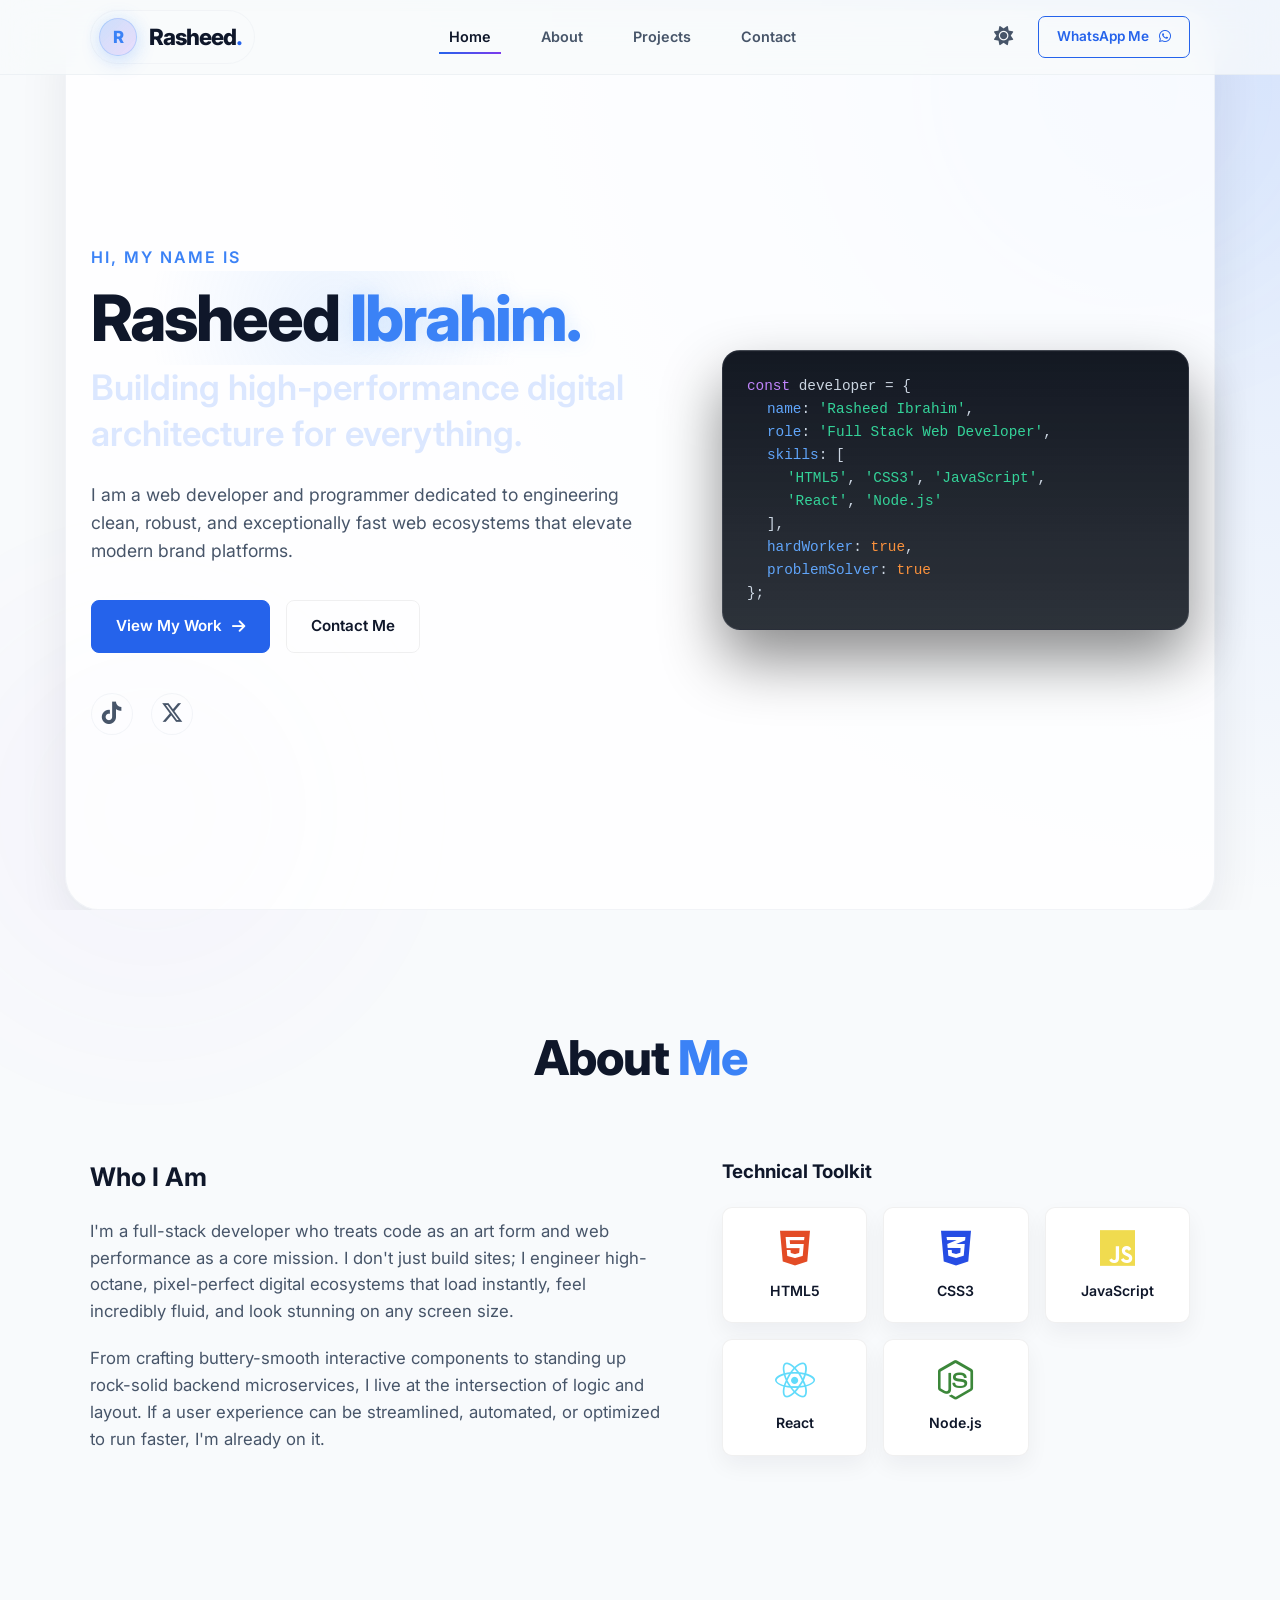
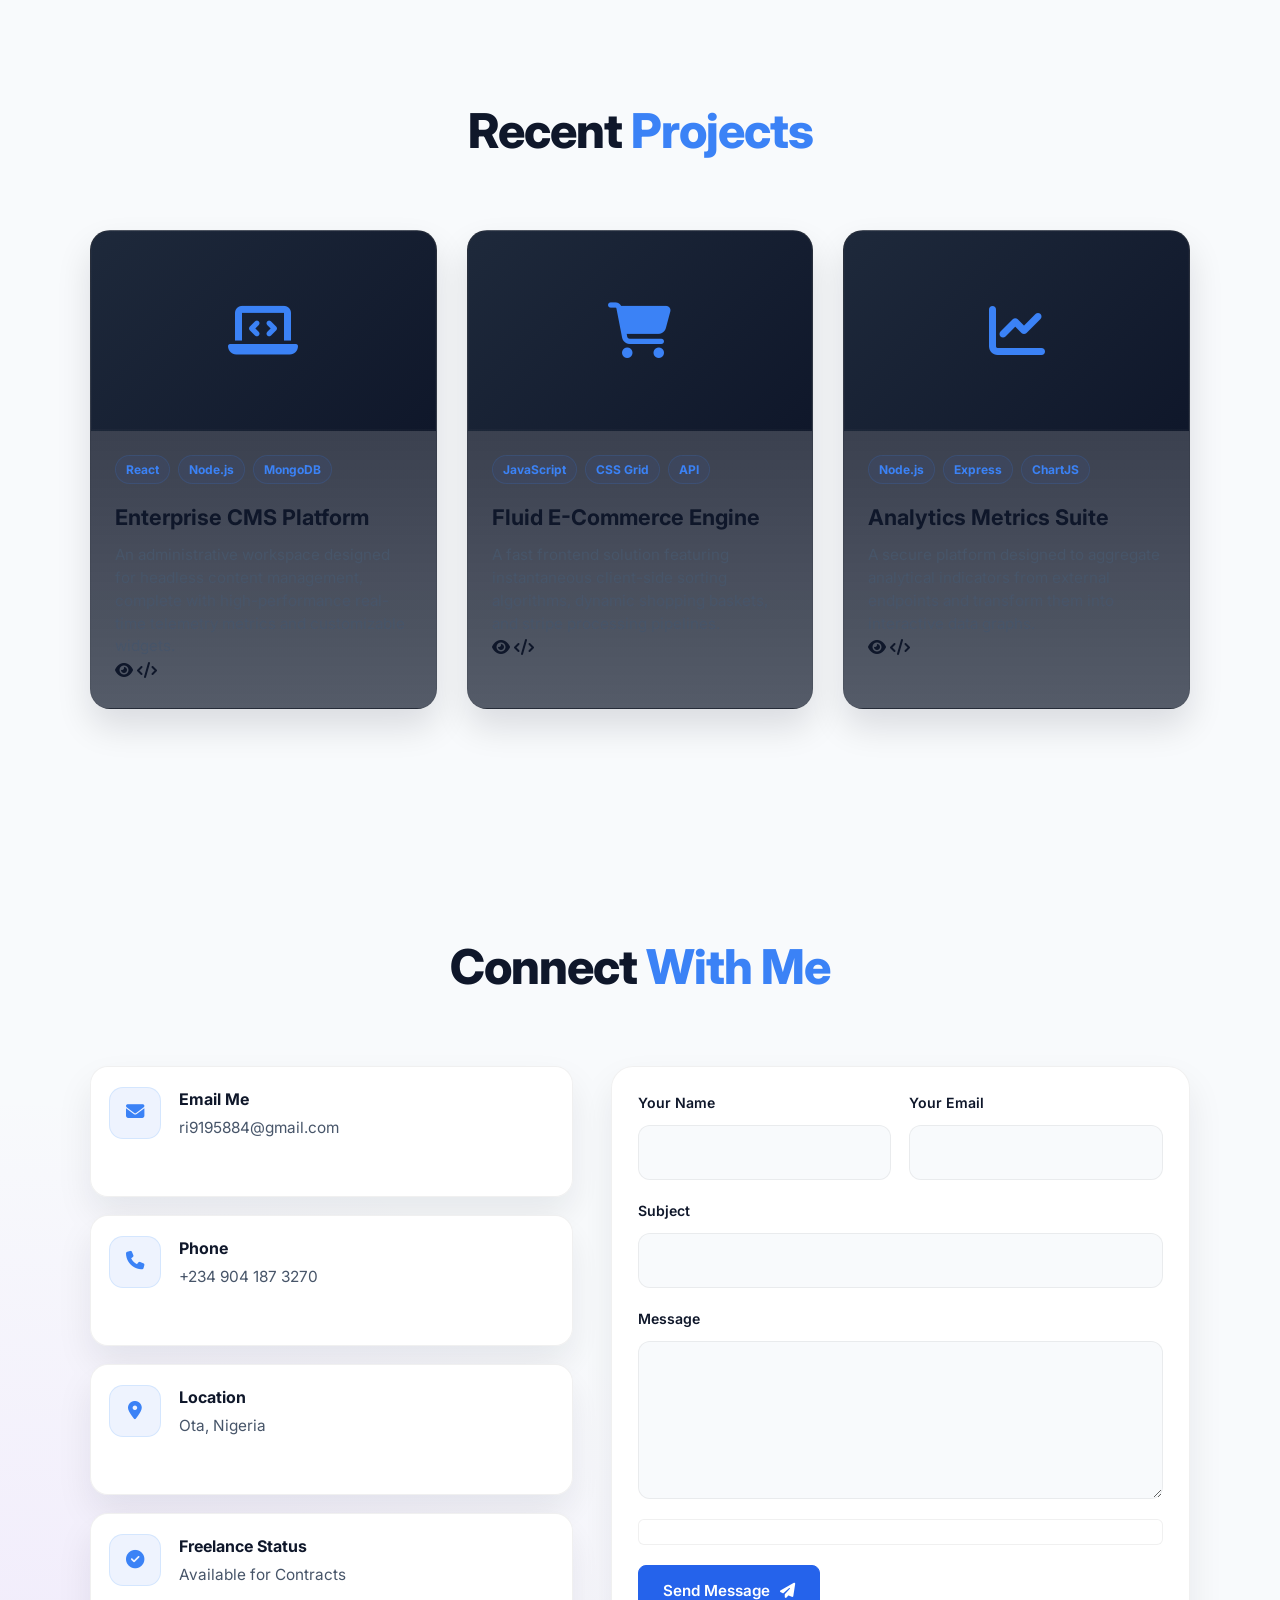
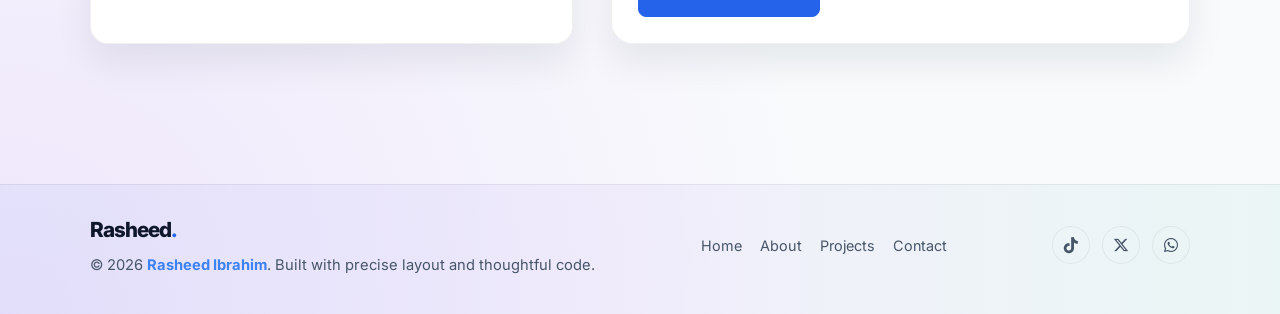
==== commit 11093e06: "Added some changes" ====
--- a/index.html
+++ b/index.html
@@ -22,7 +22,10 @@
     ========================================================= -->
     <header class="header" id="header">
         <nav class="navbar">
-            <a href="#home" class="logo">Rasheed<span>.</span></a>
+            <a href="#home" class="brand-wrap" aria-label="Go to home section">
+                <div class="brand-avatar" aria-hidden="true">R</div>
+                <span class="logo">Rasheed<span>.</span></span>
+            </a>
             <ul class="nav-links" id="nav-links">
                 <li><a href="#home" class="active">Home</a></li>
 
@@ -34,7 +37,7 @@
                 <button class="theme-toggle-btn" id="theme-toggle" aria-label="Toggle Theme">
                     <i class="fa-solid fa-moon"></i>
                 </button>
-                <a href="https://wa.me" target="_blank" class="btn nav-btn">WhatsApp Me <i class="fa-brands fa-whatsapp"></i></a>
+                <a href="https://wa.me/2349041873270" target="_blank" rel="noopener noreferrer" class="btn nav-btn">WhatsApp Me <i class="fa-brands fa-whatsapp"></i></a>
                 <button class="menu-btn" id="menu-btn" aria-label="Toggle Menu">
                     <i class="fa-solid fa-bars"></i>
                 </button>
@@ -51,7 +54,7 @@
             <div class="hero-info">
                 <p class="hero-small">Hi, my name is</p>
                 <h1>Rasheed <span>Ibrahim.</span></h1>
-                <h2>Building high-performance digital architectures.</h2>
+                <h2>Building high-performance digital architecture for everything.</h2>
                 <p class="hero-text">
                     I am a web developer and programmer dedicated to engineering clean, robust, and exceptionally fast
                     web ecosystems that elevate modern brand platforms.
@@ -69,11 +72,6 @@
 
             <div class="hero-image">
                 <div class="code-card">
-                    <div class="code-header">
-                        <span class="dot-1"></span>
-                        <span class="dot-2"></span>
-                        <span class="dot-3"></span>
-                    </div>
                     <div class="code-content">
                         <p><span class="purple">const</span> developer = {</p>
                         <p class="indent"><span class="blue">name</span>: <span class="green">'Rasheed Ibrahim'</span>,</p>
@@ -293,8 +291,23 @@
     ========================================================= -->
     <footer class="footer">
         <div class="footer-content">
-            <a href="#home" class="logo">Rasheed<span>.</span></a>
-            <p>&copy; 2026 Rasheed Ibrahim. Built with precise layout structural workflows.</p>
+            <div class="footer-brand">
+                <a href="#home" class="logo">Rasheed<span>.</span></a>
+                <p>&copy; 2026 <strong>Rasheed Ibrahim</strong>. Built with precise layout and thoughtful code.</p>
+            </div>
+
+            <div class="footer-links">
+                <a href="#home">Home</a>
+                <a href="#about">About</a>
+                <a href="#projects">Projects</a>
+                <a href="#contact">Contact</a>
+            </div>
+
+            <div class="footer-socials" aria-label="Social links">
+                <a href="https://www.tiktok.com/" target="_blank" aria-label="TikTok"><i class="fa-brands fa-tiktok"></i></a>
+                <a href="#" target="_blank" aria-label="Twitter"><i class="fa-brands fa-x-twitter"></i></a>
+                <a href="https://wa.me/2349041873270" target="_blank" rel="noopener noreferrer" aria-label="WhatsApp"><i class="fa-brands fa-whatsapp"></i></a>
+            </div>
         </div>
     </footer>
 
--- a/style.css
+++ b/style.css
@@ -1,4 +1,45 @@
-
+:root {
+    /* Premium Cyber-Dark Palette Theme */
+    --bg: #020817;
+    --bg-light: #0b1220;
+    --card: #111827;
+    --card-hover: #1f2937;
+    --text: #f8fafc;
+    --text-light: #a8b3c7;
+    --text-dark: #475569;
+
+    /* Vibrant Developer Accents */
+    --primary: #4f8cff;
+    --primary-light: #8bb6ff;
+    --secondary: #a855f7;
+    --accent: #20c997;
+    --orange: #f59e0b;
+
+    --border: rgba(148, 163, 184, 0.14);
+    --container: 1150px;
+    --transition: cubic-bezier(0.4, 0, 0.2, 1) 0.3s;
+}
+
+body.light-theme {
+    /* Minimalist Light-Tech Palette Overrides */
+    --bg: #f8fafc;
+    --bg-light: #ffffff;
+    --card: #ffffff;
+    --card-hover: #f1f5f9;
+    --text: #0f172a;
+    --text-light: #475569;
+    --text-dark: #94a3b8;
+
+    --primary: #2563eb;
+    --primary-light: #3b82f6;
+    --secondary: #7c3aed;
+
+    --border: rgba(0, 0, 0, 0.06);
+}
+
+/* =========================================================
+   2. RESETS & STRUCTURE BASE LAYOUT
+========================================================= */
 * {
     margin: 0;
     padding: 0;
@@ -7,24 +48,54 @@
 
 html {
     scroll-behavior: smooth;
-    scroll-padding-top: 80px;
+    scroll-padding-top: 85px;
 }
 
 body {
     font-family: "Inter", sans-serif;
-    background: var(--bg);
+    background:
+        radial-gradient(circle at top right, rgba(79, 140, 255, 0.17), transparent 24%),
+        radial-gradient(circle at bottom left, rgba(168, 85, 247, 0.12), transparent 22%),
+        var(--bg);
     color: var(--text);
     line-height: 1.6;
     overflow-x: hidden;
     transition: background var(--transition), color var(--transition);
 }
 
+body::before,
+body::after {
+    content: "";
+    position: fixed;
+    width: 420px;
+    height: 420px;
+    border-radius: 50%;
+    filter: blur(90px);
+    opacity: 0.12;
+    pointer-events: none;
+    z-index: -1;
+}
+
+body::before {
+    top: -120px;
+    right: -60px;
+    background: rgba(79, 140, 255, 0.4);
+}
+
+body::after {
+    bottom: -120px;
+    left: -60px;
+    background: rgba(168, 85, 247, 0.24);
+}
+
 a {
     color: inherit;
     text-decoration: none;
 }
 
-button, input, textarea {
+button,
+input,
+textarea {
     font: inherit;
     color: inherit;
 }
@@ -39,60 +110,18 @@
     list-style: none;
 }
 
-/* =========================================================
-   2. CORE SYSTEM DESIGN TOKENS (LIGHT & DARK THEMES)
-========================================================= */
-:root {
-    /* Dark Theme Default Palette */
-    --bg: #080b12;
-    --bg-light: #0e131d;
-    --card: #111722;
-    --card-hover: #151d2b;
-
-    --text: #f5f7fb;
-    --text-light: #aeb7c7;
-    --text-dark: #737d8f;
-
-    --primary: #5b8cff;
-    --primary-light: #7aa3ff;
-    --secondary: #8b5cf6;
-
-    --border: rgba(255, 255, 255, 0.08);
-    --container: 1150px;
-    --transition: 0.3s ease;
-}
-
-body.light-theme {
-    /* Light Theme Palette Overrides */
-    --bg: #f8fafc;
-    --bg-light: #ffffff;
-    --card: #ffffff;
-    --card-hover: #f1f5f9;
-
-    --text: #0f172a;
-    --text-light: #334155;
-    --text-dark: #64748b;
-
-    --primary: #2563eb;
-    --primary-light: #3b82f6;
-    --secondary: #7c3aed;
-
-    --border: rgba(0, 0, 0, 0.08);
-}
-
-/* =========================================================
-   3. GENERAL / UTILITIES & STRUCTURAL WRAPPERS
-========================================================= */
 body::selection {
     background: var(--primary);
-    color: white;
-}
-
+    color: #ffffff;
+}
+
+/* Global Content Section Rules */
 .section {
     width: 100%;
     max-width: var(--container);
     margin: auto;
     padding: 110px 25px;
+    position: relative;
 }
 
 .section-heading {
@@ -101,26 +130,24 @@
 }
 
 .section-heading p {
-    color: var(--primary-light);
-    font-size: 0.9rem;
-    font-weight: 600;
-    text-transform: uppercase;
-    letter-spacing: 2px;
-    margin-bottom: 10px;
+    display: none;
 }
 
 .section-heading h2 {
     font-size: clamp(2rem, 5vw, 3rem);
     font-weight: 800;
+    letter-spacing: -1px;
+    color: var(--text);
 }
 
 .section-heading h2 span {
-    color: var(--primary);
+    color: var(--primary-light);
 }
 
 /* =========================================================
-   4. BUTTONS
+   3. ATOMIC ELEMENTS & NAVIGATION HANDLERS
 ========================================================= */
+/* Action Buttons Framework */
 .btn {
     display: inline-flex;
     align-items: center;
@@ -130,12 +157,16 @@
     border-radius: 8px;
     font-size: 0.95rem;
     font-weight: 600;
-    transition: var(--transition);
+    transition: transform 0.2s cubic-bezier(0.2, 0, 0, 1),
+        box-shadow 0.2s cubic-bezier(0.2, 0, 0, 1),
+        background-color 0.2s ease,
+        color 0.2s ease,
+        border-color 0.2s ease;
 }
 
 .primary-btn {
     background: var(--primary);
-    color: white;
+    color: #ffffff;
     border: 1px solid var(--primary);
 }
 
@@ -157,9 +188,11 @@
     transform: translateY(-3px);
 }
 
-/* =========================================================
-   5. HEADER / NAVBAR
-========================================================= */
+.btn:active {
+    transform: scale(0.96) translateY(0) !important;
+}
+
+/* Header Sticky Navigation Panel */
 .header {
     position: fixed;
     top: 0;
@@ -167,20 +200,20 @@
     width: 100%;
     height: 75px;
     z-index: 1000;
-    background: rgba(8, 11, 18, 0.82);
-    backdrop-filter: blur(15px);
-    -webkit-backdrop-filter: blur(15px);
-    border-bottom: 1px solid var(--border);
+    background: rgba(8, 11, 18, 0.72);
+    backdrop-filter: blur(18px);
+    -webkit-backdrop-filter: blur(18px);
+    border-bottom: 1px solid rgba(148, 163, 184, 0.1);
     transition: var(--transition);
 }
 
 body.light-theme .header {
-    background: rgba(248, 250, 252, 0.82);
+    background: rgba(248, 250, 252, 0.78);
 }
 
 .header.scrolled {
-    background: var(--bg);
     height: 65px;
+    background: rgba(3, 7, 18, 0.9);
     box-shadow: 0 10px 30px rgba(0, 0, 0, 0.15);
 }
 
@@ -195,6 +228,40 @@
     justify-content: space-between;
 }
 
+.brand-wrap {
+    position: relative;
+    display: flex;
+    align-items: center;
+    gap: 12px;
+    padding: 7px 12px 7px 8px;
+    border-radius: 999px;
+    background: rgba(255, 255, 255, 0.02);
+    border: 1px solid rgba(148, 163, 184, 0.08);
+    transition: background 0.2s ease, border-color 0.2s ease, transform 0.2s ease, box-shadow 0.2s ease;
+    box-shadow: 0 0 0 rgba(96, 165, 250, 0);
+}
+
+.brand-wrap:hover {
+    background: rgba(255, 255, 255, 0.04);
+    border-color: rgba(96, 165, 250, 0.18);
+    transform: translateY(-1px);
+    box-shadow: 0 10px 22px rgba(59, 130, 246, 0.08);
+}
+
+.brand-avatar {
+    width: 38px;
+    height: 38px;
+    display: grid;
+    place-items: center;
+    border-radius: 50%;
+    background: linear-gradient(135deg, rgba(59, 130, 246, 0.24), rgba(168, 85, 247, 0.18));
+    border: 1px solid rgba(96, 165, 250, 0.32);
+    color: var(--primary-light);
+    font-size: 1.05rem;
+    font-weight: 800;
+    box-shadow: 0 8px 20px rgba(59, 130, 246, 0.15), 0 0 18px rgba(96, 165, 250, 0.18);
+}
+
 .logo {
     font-size: 1.4rem;
     font-weight: 800;
@@ -215,25 +282,28 @@
     position: relative;
     color: var(--text-light);
     font-size: 0.9rem;
-    font-weight: 500;
-    padding: 5px 0;
-    transition: var(--transition);
+    font-weight: 600;
+    padding: 7px 10px;
+    border-radius: 999px;
+    transition: color 0.2s ease, background 0.2s ease;
 }
 
 .nav-links a:hover,
 .nav-links a.active {
     color: var(--text);
+    background: rgba(255, 255, 255, 0.03);
 }
 
 .nav-links a::after {
     content: "";
     position: absolute;
-    left: 0;
+    left: 50%;
     bottom: -2px;
     width: 0;
     height: 2px;
-    background: var(--primary);
-    transition: var(--transition);
+    background: linear-gradient(to right, var(--primary), var(--secondary));
+    transform: translateX(-50%);
+    transition: width 0.3s cubic-bezier(0.25, 1, 0.5, 1);
 }
 
 .nav-links a:hover::after,
@@ -250,7 +320,6 @@
 .theme-toggle-btn {
     font-size: 1.2rem;
     color: var(--text-light);
-    transition: var(--transition);
     display: flex;
     align-items: center;
     justify-content: center;
@@ -259,6 +328,7 @@
 
 .theme-toggle-btn:hover {
     color: var(--primary);
+    transform: rotate(15deg);
 }
 
 .navbar .nav-btn {
@@ -268,12 +338,11 @@
     color: var(--primary);
     font-size: 0.85rem;
     font-weight: 600;
-    transition: var(--transition);
 }
 
 .navbar .nav-btn:hover {
     background: var(--primary);
-    color: white;
+    color: #ffffff;
 }
 
 .menu-btn {
@@ -284,10 +353,12 @@
 }
 
 /* =========================================================
-   6. HERO SECTION
+   4. HERO SECTION WITH MONOKAI CODE COMPONENT
 ========================================================= */
 .hero-section {
-    background: radial-gradient(circle at 80% 20%, rgba(91, 140, 255, 0.05) 0%, transparent 50%);
+    background: transparent;
+    overflow: hidden;
+    padding-top: 10px;
 }
 
 .hero {
@@ -300,89 +371,430 @@
     grid-template-columns: 1.1fr 0.9fr;
     align-items: center;
     gap: 60px;
+    border: 1px solid rgba(148, 163, 184, 0.12);
+    border-radius: 34px;
+    background: linear-gradient(180deg, rgba(10, 15, 25, 0.9), rgba(10, 15, 25, 0.52));
+    box-shadow: 0 30px 80px rgba(2, 6, 23, 0.26), inset 0 1px 0 rgba(255, 255, 255, 0.04);
+}
+
+body.light-theme .hero {
+    background: rgba(255, 255, 255, 0.8);
+    box-shadow: 0 18px 50px rgba(15, 23, 42, 0.08);
 }
 
 .hero::before {
+    display: none;
+}
+
+.hero-small {
+    color: var(--primary-light);
+    font-weight: 600;
+    font-size: 1rem;
+    text-transform: uppercase;
+    letter-spacing: 2px;
+    margin-bottom: 12px;
+}
+
+.hero-info {
+    animation: fadeInUp 0.8s ease-out both;
+}
+
+.hero-info h1 {
+    position: relative;
+    display: inline-block;
+    font-size: clamp(2.5rem, 6vw, 4rem);
+    font-weight: 800;
+    line-height: 1.1;
+    letter-spacing: -2px;
+    margin-bottom: 12px;
+    animation: fadeInUp 0.9s ease-out 0.1s both;
+}
+
+.hero-info h1::before {
     content: "";
     position: absolute;
-    width: 400px;
-    height: 400px;
-    top: 120px;
-    left: -150px;
-    background: var(--primary);
-    opacity: 0.1;
+    inset: -12px -18px;
+    border-radius: 18px;
+    background: radial-gradient(circle at center, rgba(96, 165, 250, 0.12), transparent 70%);
+    z-index: -1;
+    animation: glowPulse 4s ease-in-out infinite;
+}
+
+.hero-info h1 span {
+    color: var(--primary-light);
+    text-shadow: 0 0 20px rgba(96, 165, 250, 0.2);
+}
+
+.hero-info h2 {
+    font-size: clamp(1.4rem, 3vw, 2.2rem);
+    font-weight: 600;
+    color: #dbe7ff;
+    line-height: 1.3;
+    margin-bottom: 24px;
+    animation: fadeInUp 1s ease-out 0.2s both;
+}
+
+.hero-text {
+    font-size: 1.1rem;
+    color: var(--text-light);
+    margin-bottom: 35px;
+    animation: fadeInUp 1.1s ease-out 0.3s both;
+}
+
+.hero-buttons {
+    display: flex;
+    flex-wrap: wrap;
+    gap: 16px;
+    margin-bottom: 40px;
+    animation: fadeInUp 1.2s ease-out 0.4s both;
+}
+
+.social-links {
+    display: flex;
+    gap: 18px;
+    font-size: 1.4rem;
+    color: var(--text-light);
+    animation: fadeInUp 1.3s ease-out 0.5s both;
+}
+
+.social-links a {
+    width: 42px;
+    height: 42px;
+    display: grid;
+    place-items: center;
+    border-radius: 50%;
+    background: rgba(255, 255, 255, 0.02);
+    border: 1px solid rgba(148, 163, 184, 0.1);
+    transition: transform 0.2s ease, border-color 0.2s ease, color 0.2s ease, background 0.2s ease;
+}
+
+.social-links a:hover {
+    color: var(--primary-light);
+    border-color: rgba(96, 165, 250, 0.25);
+    background: rgba(96, 165, 250, 0.06);
+    transform: translateY(-2px);
+}
+
+/* Interactive IDE Terminal Mockup Layout */
+.code-card {
+    background: linear-gradient(180deg, rgba(9, 13, 22, 0.95), rgba(8, 13, 20, 0.82));
+    border: 1px solid rgba(148, 163, 184, 0.15);
+    border-radius: 18px;
+    box-shadow: 0 30px 60px rgba(0, 0, 0, 0.45), inset 0 1px 0 rgba(255, 255, 255, 0.04);
+    overflow: hidden;
+    width: 100%;
+    animation: floatCard 6s ease-in-out infinite;
+}
+
+.code-content {
+    padding: 24px;
+    font-family: 'Fira Code', 'Courier New', monospace;
+    font-size: 0.9rem;
+    line-height: 1.6;
+    color: #cbd5e1;
+    overflow-x: auto;
+    background: rgba(15, 23, 42, 0.18);
+}
+
+/* Syntax Tokens */
+.purple {
+    color: #c084fc;
+}
+
+.blue {
+    color: #60a5fa;
+}
+
+.green {
+    color: #34d399;
+}
+
+.orange {
+    color: #fb923c;
+}
+
+.indent {
+    padding-left: 20px;
+}
+
+.indent-2 {
+    padding-left: 40px;
 }
 
 /* =========================================================
-   7. INTERACTIVE TELEMETRY DASHBOARD DESIGN
+   5. BIOGRAPHY & TECHNICAL TOOLKIT GRID
 ========================================================= */
-.contact-grid-layout {
+.about-grid {
     display: grid;
-    grid-template-columns: 1fr 1fr;
-    gap: 50px;
+    grid-template-columns: 1.1fr 0.9fr;
+    gap: 60px;
+    align-items: start;
+}
+
+.about-text h3 {
+    font-size: 1.6rem;
+    font-weight: 700;
+    margin-bottom: 20px;
+}
+
+.about-text p {
+    color: var(--text-light);
+    font-size: 1.05rem;
+    margin-bottom: 20px;
+}
+
+/* Skills Tool Matrix Grid */
+.skills-grid {
+    display: grid;
+    grid-template-columns: repeat(auto-fit, minmax(110px, 1fr));
+    gap: 16px;
+}
+
+.skill-item {
+    background: var(--bg-light);
+    border: 1px solid var(--border);
+    padding: 20px 12px;
+    border-radius: 10px;
+    text-align: center;
+    box-shadow: 0 10px 22px rgba(15, 23, 42, 0.05);
+}
+
+.skill-item i {
+    font-size: 2.5rem;
+    margin-bottom: 12px;
+    display: block;
+}
+
+.skill-item p {
+    font-size: 0.88rem;
+    font-weight: 600;
+    color: var(--text);
+}
+
+/* =========================================================
+   6. PORFOLIO SHOWCASE MATRIX GRID
+========================================================= */
+.projects-grid {
+    display: grid;
+    grid-template-columns: repeat(auto-fit, minmax(320px, 1fr));
+    gap: 30px;
+}
+
+.project-card {
+    background: linear-gradient(180deg, rgba(17, 24, 39, 0.9), rgba(15, 23, 42, 0.7));
+    border: 1px solid var(--border);
+    border-radius: 20px;
+    overflow: hidden;
+    box-shadow: 0 18px 35px rgba(2, 6, 23, 0.12), inset 0 1px 0 rgba(255, 255, 255, 0.02);
+}
+
+.project-img-placeholder {
+    background: linear-gradient(135deg, rgba(30, 41, 59, 1) 0%, rgba(15, 23, 42, 1) 100%);
+    height: 200px;
+    display: flex;
+    align-items: center;
+    justify-content: center;
+    font-size: 3.5rem;
+    color: var(--primary-light);
+    border-bottom: 1px solid var(--border);
+    box-shadow: inset 0 0 0 1px rgba(255,255,255,0.02);
+}
+
+.project-info {
+    padding: 24px;
+}
+
+.project-tags {
+    display: flex;
+    flex-wrap: wrap;
+    gap: 8px;
+    margin-bottom: 16px;
+}
+
+.project-tags span {
+    background: rgba(59, 130, 246, 0.08);
+    border: 1px solid rgba(59, 130, 246, 0.15);
+    color: var(--primary-light);
+    font-size: 0.75rem;
+    font-weight: 700;
+    padding: 4px 10px;
+    border-radius: 20px;
+}
+
+body.light-theme .project-tags span {
+    background: rgba(37, 99, 235, 0.06);
+}
+
+.project-info h3 {
+    font-size: 1.35rem;
+    font-weight: 700;
+    margin-bottom: 10px;
+}
+
+.project-info p {
+    color: var(--text-light);
+    font-size: 0.95rem;
+    line-height: 1.5;
+}
+
+/* =========================================================7. INTERACTIVE TELEMETRY DASHBOARD COMPONENTS========================================================= */
+.contact-grid {
+    display: grid;
+    grid-template-columns: 1fr 1.2fr;
+    gap: clamp(24px, 3vw, 50px);
+    align-items: stretch;
     max-width: var(--container);
-    margin: 40px auto 0 auto;
-    align-items: start;
-}
-
-.contact-info-sidebar {
+    margin: 0 auto;
+}
+
+.contact-details {
+    display: grid;
+    grid-template-columns: 1fr;
+    gap: 18px;
+}
+
+.contact-card {
+    display: flex;
+    align-items: flex-start;
+    gap: 18px;
+    background: linear-gradient(180deg, rgba(17, 24, 39, 0.9), rgba(15, 23, 42, 0.72));
+    border: 1px solid var(--border);
+    border-radius: 18px;
+    padding: 20px 18px;
+    box-shadow: 0 18px 35px rgba(2, 6, 23, 0.18);
+    transition: transform 0.25s ease, border-color 0.25s ease, box-shadow 0.25s ease;
+}
+
+.contact-card:hover {
+    border-color: rgba(96, 165, 250, 0.24);
+}
+
+.contact-card:hover {
+    transform: translateY(-4px);
+    border-color: rgba(96, 165, 250, 0.35);
+    box-shadow: 0 22px 42px rgba(59, 130, 246, 0.12);
+}
+
+.icon-box {
+    width: 52px;
+    height: 52px;
+    min-width: 52px;
+    display: grid;
+    place-items: center;
+    border-radius: 14px;
+    background: rgba(59, 130, 246, 0.12);
+    border: 1px solid rgba(96, 165, 250, 0.18);
+    color: var(--primary-light);
+    font-size: 1.15rem;
+}
+
+.contact-card h4 {
+    margin-bottom: 4px;
+    font-size: 1rem;
+    font-weight: 700;
+    color: var(--text);
+}
+
+.contact-card p {
+    color: var(--text-light);
+    font-size: 0.96rem;
+}
+
+.contact-form {
     display: flex;
     flex-direction: column;
     gap: 20px;
-}
-
-.contact-info-sidebar h3 {
-    font-size: 1.6rem;
-    font-weight: 800;
+    background: linear-gradient(180deg, rgba(15, 23, 42, 0.86), rgba(15, 23, 42, 0.72));
+    border: 1px solid var(--border);
+    border-radius: 22px;
+    padding: clamp(20px, 2vw, 30px);
+    box-shadow: 0 20px 50px rgba(2, 6, 23, 0.22), inset 0 1px 0 rgba(255, 255, 255, 0.02);
+}
+
+.form-row {
+    display: grid;
+    grid-template-columns: repeat(2, minmax(0, 1fr));
+    gap: 18px;
+}
+
+.form-group {
+    display: flex;
+    flex-direction: column;
+    gap: 10px;
+}
+
+.form-group label {
+    font-size: 0.88rem;
+    font-weight: 600;
     color: var(--text);
 }
 
-.contact-info-sidebar p {
-    font-size: 1rem;
-    color: var(--text-light);
-}
-
-.contact-info-sidebar strong {
-    color: var(--text);
-    display: inline-block;
-    width: 140px;
-}
-
-.contact-interactive-zone {
+.contact-form input,
+.contact-form textarea {
     width: 100%;
-}
-
-#contact-form {
-    display: flex;
-    flex-direction: column;
-    gap: 20px;
-}
-
-#contact-form input,
-#contact-form textarea {
-    width: 100%;
-    padding: 14px 18px;
-    border-radius: 8px;
+    padding: 14px 16px;
+    border-radius: 12px;
     border: 1px solid var(--border);
-    background: var(--bg-light);
+    background: rgba(15, 23, 42, 0.35);
     color: var(--text);
     outline: none;
-    transition: var(--transition);
-}
-
-#contact-form input:focus,
-#contact-form textarea:focus {
+    transition: border-color 0.2s ease, box-shadow 0.2s ease, transform 0.2s ease;
+}
+
+.contact-form textarea {
+    resize: vertical;
+    min-height: 140px;
+}
+
+.contact-form input:focus,
+.contact-form textarea:focus {
     border-color: var(--primary);
     box-shadow: 0 0 0 3px rgba(91, 140, 255, 0.15);
-}
-
-/* Dashboard Terminal Core Card Layout */
-.dashboard-wrapper {
-    animation: dashboardSlideIn 0.4s cubic-bezier(0.16, 1, 0.3, 1) forwards;
-}
-
+    background: rgba(15, 23, 42, 0.5);
+}
+
+.contact-form button {
+    width: fit-content;
+    align-self: flex-start;
+}
+
+body.light-theme .contact-card,
+body.light-theme .contact-form {
+    background: rgba(255, 255, 255, 0.96);
+    box-shadow: 0 18px 36px rgba(15, 23, 42, 0.08);
+}
+
+body.light-theme .contact-form input,
+body.light-theme .contact-form textarea {
+    background: #f8fafc;
+    color: var(--text);
+}
+
+body.light-theme .contact-form input:focus,
+body.light-theme .contact-form textarea:focus {
+    background: #ffffff;
+}
+
+body.light-theme .icon-box {
+    background: rgba(37, 99, 235, 0.08);
+}
+
+@media (max-width: 768px) {
+    .contact-grid {
+        grid-template-columns: 1fr;
+    }
+
+    .form-row {
+        grid-template-columns: 1fr;
+    }
+
+    .contact-form {
+        padding: 18px;
+    }
+}
+
+/* Dashboard Terminal Core Card Layout /.dashboard-panel {background: #0b0f19; / Pure Terminal Background */
 .dashboard-panel {
-    background: #0b0f19; /* Pure Terminal Background */
     border: 1px solid rgba(255, 255, 255, 0.05);
     border-radius: 12px;
     overflow: hidden;
@@ -390,7 +802,8 @@
 }
 
 body.light-theme .dashboard-panel {
-    background: #0f172a; /* Keep terminal panel dark even in light theme for visual consistency */
+    background: #0b0f19;
+    /* Kept dark for aesthetic consistency */
 }
 
 .panel-header {
@@ -412,10 +825,6 @@
     height: 10px;
     border-radius: 50%;
 }
-
-.dot-red { background: #ef4444; }
-.dot-yellow { background: #f59e0b; }
-.dot-green { background: #10b981; }
 
 .panel-title {
     font-family: monospace;
@@ -488,8 +897,13 @@
     color: #ffffff;
 }
 
-.status-green { color: #10b981 !important; }
-.status-orange { color: #f59e0b !important; }
+.status-green {
+    color: #10b981 !important;
+}
+
+.status-orange {
+    color: #f59e0b !important;
+}
 
 /* System Console Log Elements */
 .console-log {
@@ -502,13 +916,16 @@
     font-size: 0.78rem;
     line-height: 1.6;
 }
+
 .log-line {
     color: #cbd5e1;
     margin: 0;
 }
+
 .log-ts {
     color: #475569;
 }
+
 /* Loading & Action Messages Form Feedback */
 .form-feedback {
     font-size: 0.9rem;
@@ -518,28 +935,283 @@
     background: var(--card);
     border: 1px solid var(--border);
 }
+
 .form-feedback.error {
     background: rgba(239, 68, 68, 0.08);
     border-color: rgba(239, 68, 68, 0.2);
     color: #ef4444;
 }
-/* Operational Status Structural Animations */
-@keyframes dashboardSlideIn {
+
+/* =========================================================8. CORE LAYOUT ENGINE ANIMATIONS & EFFECTS========================================================= */
+/* Entrance Fade Transforms */
+.dashboard-wrapper,
+.project-card,
+.skill-item {
+    opacity: 0;
+    animation: slideUpFadeIn 0.6s cubic-bezier(0.16, 1, 0.3, 1) forwards;
+}
+
+/* Staggered load delays */
+.project-card:nth-child(2) {
+    animation-delay: 0.15s;
+}
+
+.project-card:nth-child(3) {
+    animation-delay: 0.3s;
+}
+
+@keyframes slideUpFadeIn {
     from {
         opacity: 0;
-        transform: translateY(15px);
-    }
+        transform: translateY(20px);
+    }
+
     to {
         opacity: 1;
         transform: translateY(0);
     }
 }
-/* Responsive Adaptive Setup Overrides */
+
+@keyframes fadeInUp {
+    from {
+        opacity: 0;
+        transform: translateY(18px);
+    }
+
+    to {
+        opacity: 1;
+        transform: translateY(0);
+    }
+}
+
+@keyframes floatCard {
+    0%,
+    100% {
+        transform: translateY(0px);
+    }
+
+    50% {
+        transform: translateY(-8px);
+    }
+}
+
+@keyframes glowPulse {
+    0%,
+    100% {
+        transform: scale(1);
+        opacity: 0.7;
+    }
+
+    50% {
+        transform: scale(1.06);
+        opacity: 1;
+    }
+}
+
+/* Telemetry Signal Handshake Indicator */
+.animate-pulse {
+    animation: terminalPulse 2s cubic-bezier(0.4, 0, 0.6, 1) infinite;
+}
+
+@keyframes terminalPulse {
+
+    0%,
+    100% {
+        opacity: 1;
+        transform: scale(1);
+    }
+
+    50% {
+        opacity: 0.4;
+        transform: scale(0.95);
+    }
+}
+
+/* Background Spinner Logic Triggers */
+.fa-spinner {
+    animation: engineSpin 1s linear infinite;
+}
+
+@keyframes engineSpin {
+    from {
+        transform: rotate(0deg);
+    }
+
+    to {
+        transform: rotate(360deg);
+    }
+}
+
+/* Cards Interactive Neon Depth Map */
+.code-card,
+.project-card,
+.dashboard-panel,
+.skill-item {
+    transition: var(--transition);
+}
+
+.code-card:hover,
+.project-card:hover,
+.dashboard-panel:hover,
+.skill-item:hover {
+    transform: translateY(-5px);
+    box-shadow: 0 22px 42px rgba(59, 130, 246, 0.12), 0 0 0 1px rgba(91, 140, 255, 0.18);
+}
+
+.footer {
+    margin-top: 30px;
+    border-top: 1px solid var(--border);
+    background: linear-gradient(90deg, rgba(79, 140, 255, 0.07), rgba(168, 85, 247, 0.07), rgba(32, 201, 151, 0.06));
+}
+
+.footer-content {
+    max-width: var(--container);
+    margin: 0 auto;
+    padding: 28px 25px 36px;
+    display: flex;
+    align-items: center;
+    justify-content: space-between;
+    gap: 18px;
+    flex-wrap: wrap;
+}
+
+.footer-brand {
+    display: flex;
+    flex-direction: column;
+    gap: 8px;
+    min-width: 260px;
+}
+
+.footer .logo {
+    color: var(--text);
+    font-size: 1.3rem;
+}
+
+.footer .logo span {
+    color: var(--primary);
+}
+
+.footer p {
+    color: var(--text-light);
+    font-size: 0.92rem;
+}
+
+.footer p strong {
+    color: var(--primary-light);
+}
+
+.footer-links {
+    display: flex;
+    align-items: center;
+    justify-content: center;
+    flex-wrap: wrap;
+    gap: 18px;
+}
+
+.footer-links a {
+    color: var(--text-light);
+    font-size: 0.9rem;
+    transition: color 0.2s ease;
+}
+
+.footer-links a:hover {
+    color: var(--primary-light);
+}
+
+.footer-socials {
+    display: flex;
+    align-items: center;
+    gap: 12px;
+}
+
+.footer-socials a {
+    width: 38px;
+    height: 38px;
+    display: grid;
+    place-items: center;
+    border-radius: 50%;
+    background: rgba(255, 255, 255, 0.04);
+    border: 1px solid var(--border);
+    color: var(--text-light);
+    transition: transform 0.2s ease, border-color 0.2s ease, color 0.2s ease;
+}
+
+.footer-socials a:hover {
+    color: var(--primary-light);
+    border-color: rgba(96, 165, 250, 0.4);
+    transform: translateY(-2px);
+}
+
+body.light-theme .footer {
+    background: linear-gradient(90deg, rgba(37, 99, 235, 0.06), rgba(124, 58, 237, 0.05), rgba(16, 185, 129, 0.06));
+}
+
+body.light-theme .footer p {
+    color: var(--text-light);
+}
+
+/* =========================================================9. ADAPTIVE RESPONSIVE FRAMEWORK BREAKPOINTS========================================================= */
+@media (max-width: 992px) {
+    .hero {
+        grid-template-columns: 1fr;
+        padding-top: 130px;
+        text-align: center;
+        gap: 40px;
+    }
+
+    .hero-info {
+        display: flex;
+        flex-direction: column;
+        align-items: center;
+    }
+
+    .hero-buttons {
+        justify-content: center;
+    }
+
+    .about-grid {
+        grid-template-columns: 1fr;
+        gap: 40px;
+    }
+}
+
 @media (max-width: 768px) {
+    .section {
+        padding: 80px 20px;
+    }
+
+    .menu-btn {
+        display: block;
+    }
+
+    .nav-links {
+        position: fixed;
+        top: 0;
+        right: -100%;
+        width: 280px;
+        height: 100vh;
+        background: var(--bg-light);
+        border-left: 1px solid var(--border);
+        flex-direction: column;
+        justify-content: center;
+        gap: 40px;
+        transition: 0.4s cubic-bezier(0.16, 1, 0.3, 1);
+        box-shadow: -20px 0 40px rgba(0, 0, 0, 0.15);
+    }
+
+    .nav-links.active {
+        right: 0;
+    }
+
+    .navbar .nav-btn {
+        display: none;
+    }
+
     .contact-grid-layout {
         grid-template-columns: 1fr;
         gap: 40px;
     }
+
     .telemetry-grid {
         grid-template-columns: 1fr;
         gap: 10px;
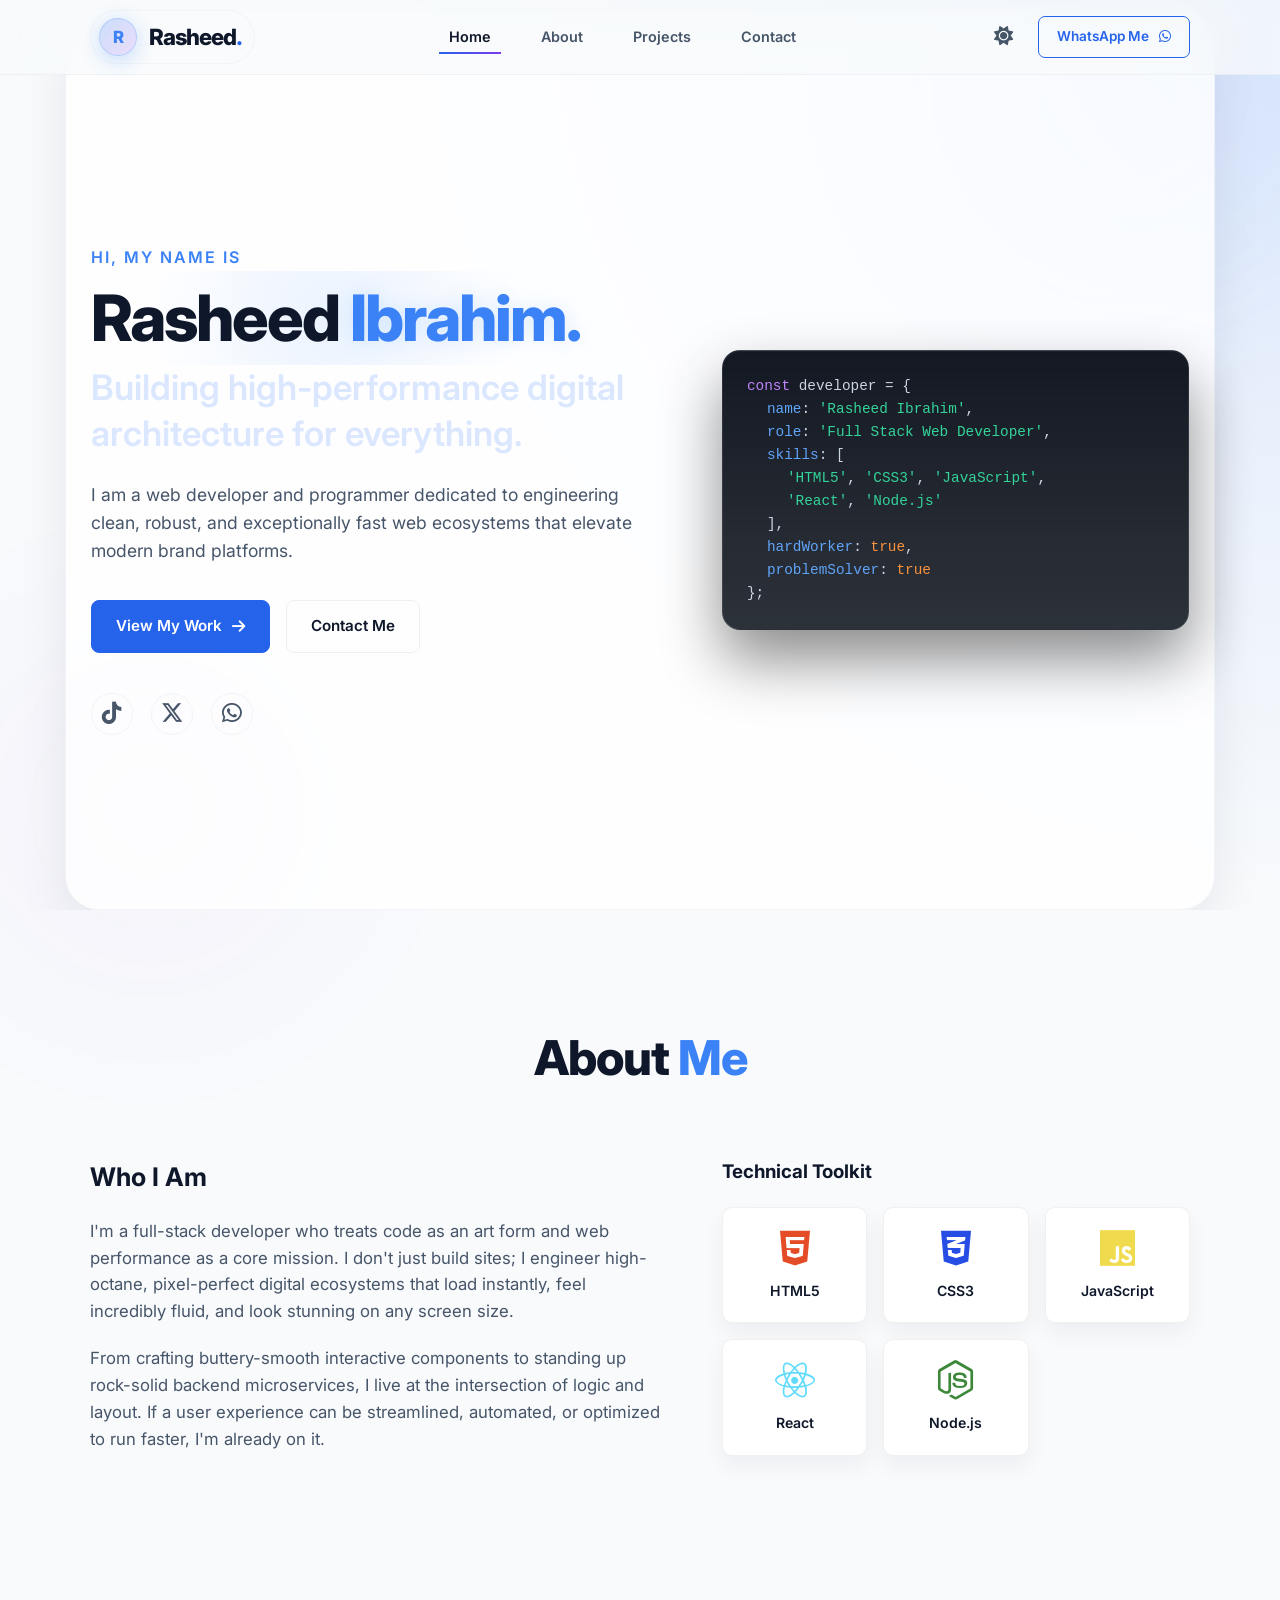
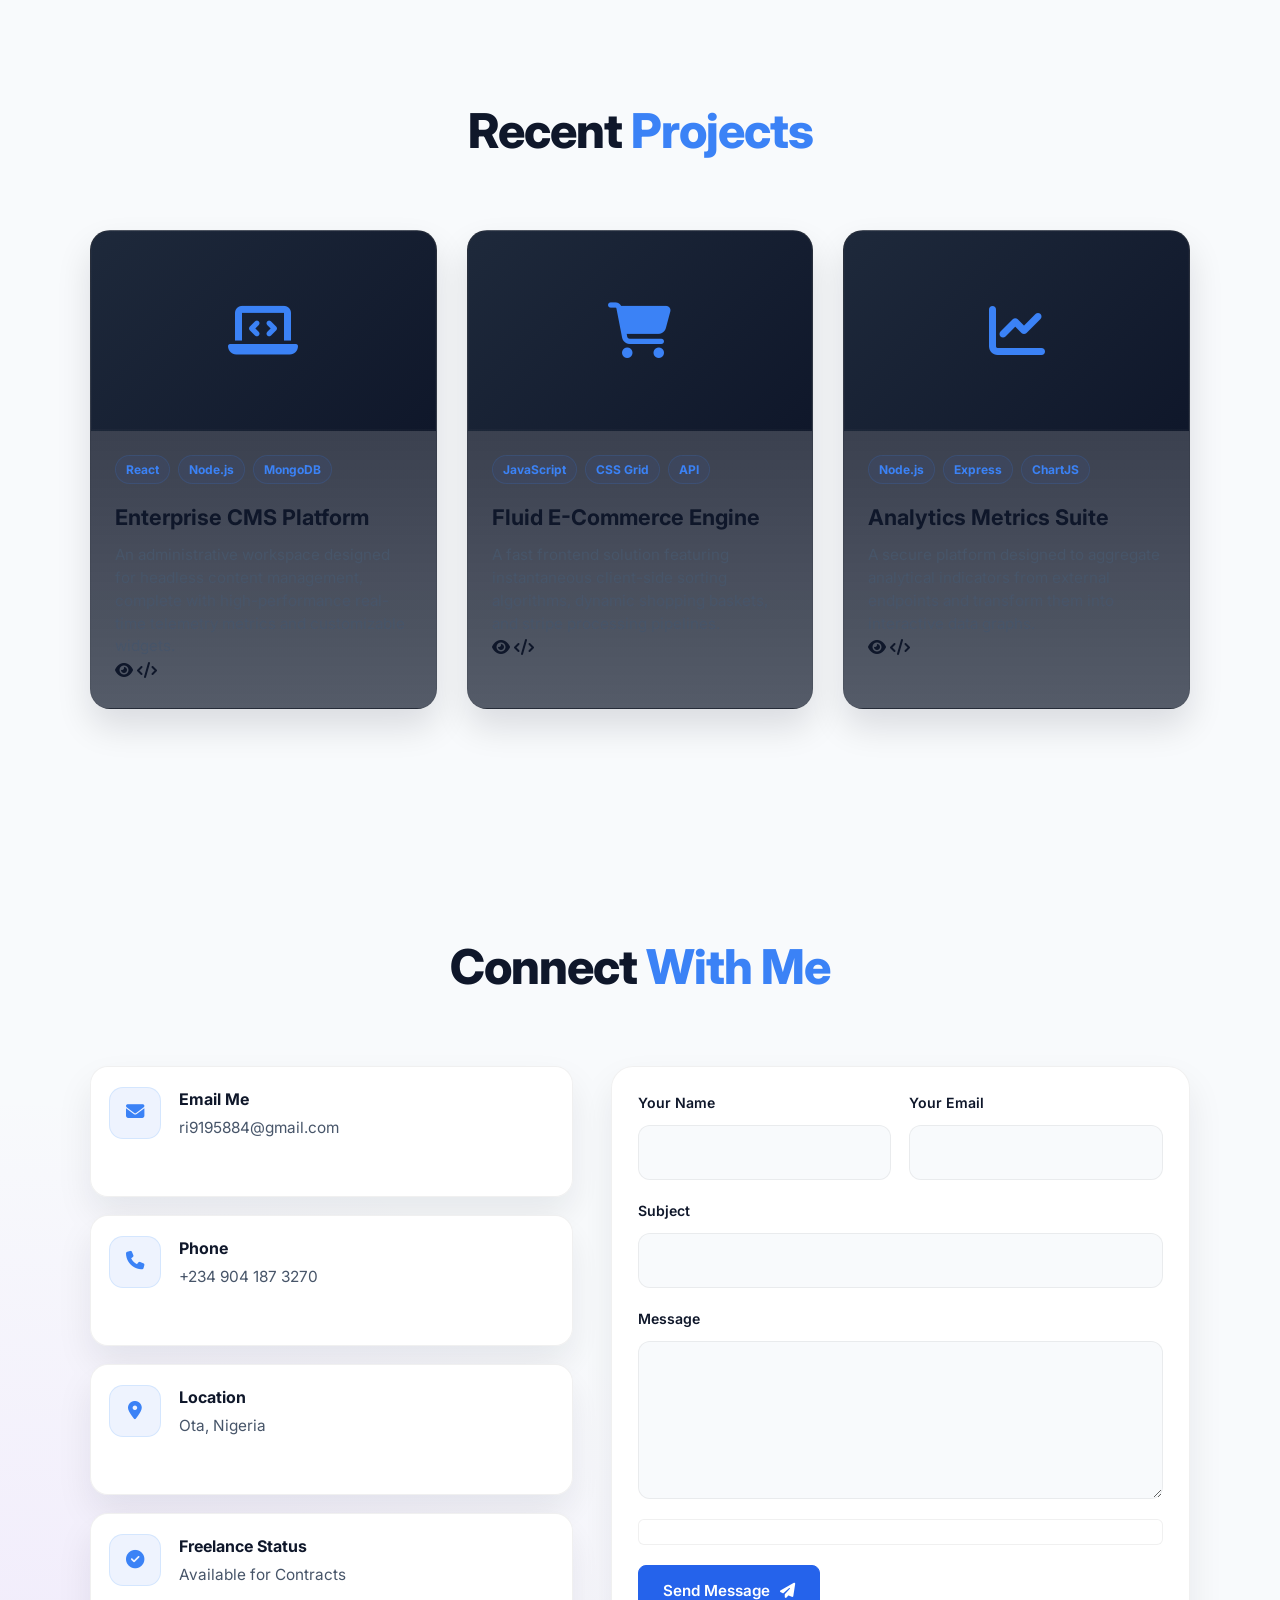
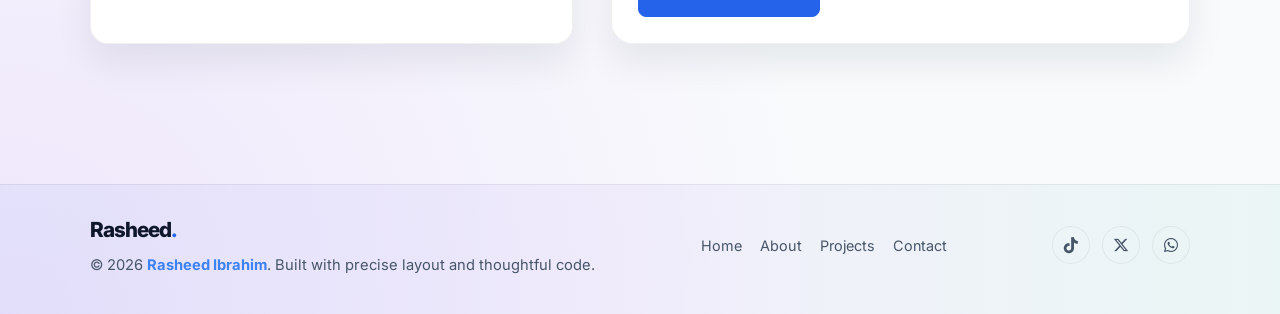
==== commit c93b7d27: "Added some changes" ====
--- a/index.html
+++ b/index.html
@@ -12,14 +12,9 @@
     <link href="https://fonts.googleapis.com/css2?family=Inter:wght@400;500;600;700;800&display=swap" rel="stylesheet">
     <link rel="stylesheet" href="https://cdnjs.cloudflare.com/ajax/libs/font-awesome/6.5.2/css/all.min.css" integrity="sha512-SnH5WK+bZxgPHs44uWIX+LLJAJ9/2PkPKZ5QiAj6Ta86w+fsb2TkcmfRyVX3pBnMFcV7oQPJkl9QevSCWr3W6A==" crossorigin="anonymous" referrerpolicy="no-referrer" />
    <link rel="stylesheet" href="style.css">
-       
+   <link rel="icon" href="favicon.ico" type="image/x-icon">
 </head>
-
 <body>
-
-    <!-- =========================================================
-       HEADER & NAVIGATION
-    ========================================================= -->
     <header class="header" id="header">
         <nav class="navbar">
             <a href="#home" class="brand-wrap" aria-label="Go to home section">
@@ -64,8 +59,9 @@
                     <a href="#contact" class="btn secondary-btn">Contact Me</a>
                 </div>
                 <div class="social-links">
-                    <a href="https://www.tiktok.com/" target="_blank" aria-label="TikTok"><i class="fa-brands fa-tiktok"></i></a>
-                    <a href="#" target="_blank" aria-label="Twitter"><i class="fa-brands fa-x-twitter"></i></a>
+                     <a href="https://www.tiktok.com/" target="_blank" aria-label="TikTok"><i class="fa-brands fa-tiktok"></i></a>
+                <a href="#" target="_blank" aria-label="Twitter"><i class="fa-brands fa-x-twitter"></i></a>
+                <a href="https://wa.me/2349041873270" target="_blank" rel="noopener noreferrer" aria-label="WhatsApp"><i class="fa-brands fa-whatsapp"></i></a>
                 </div>
 
             </div>
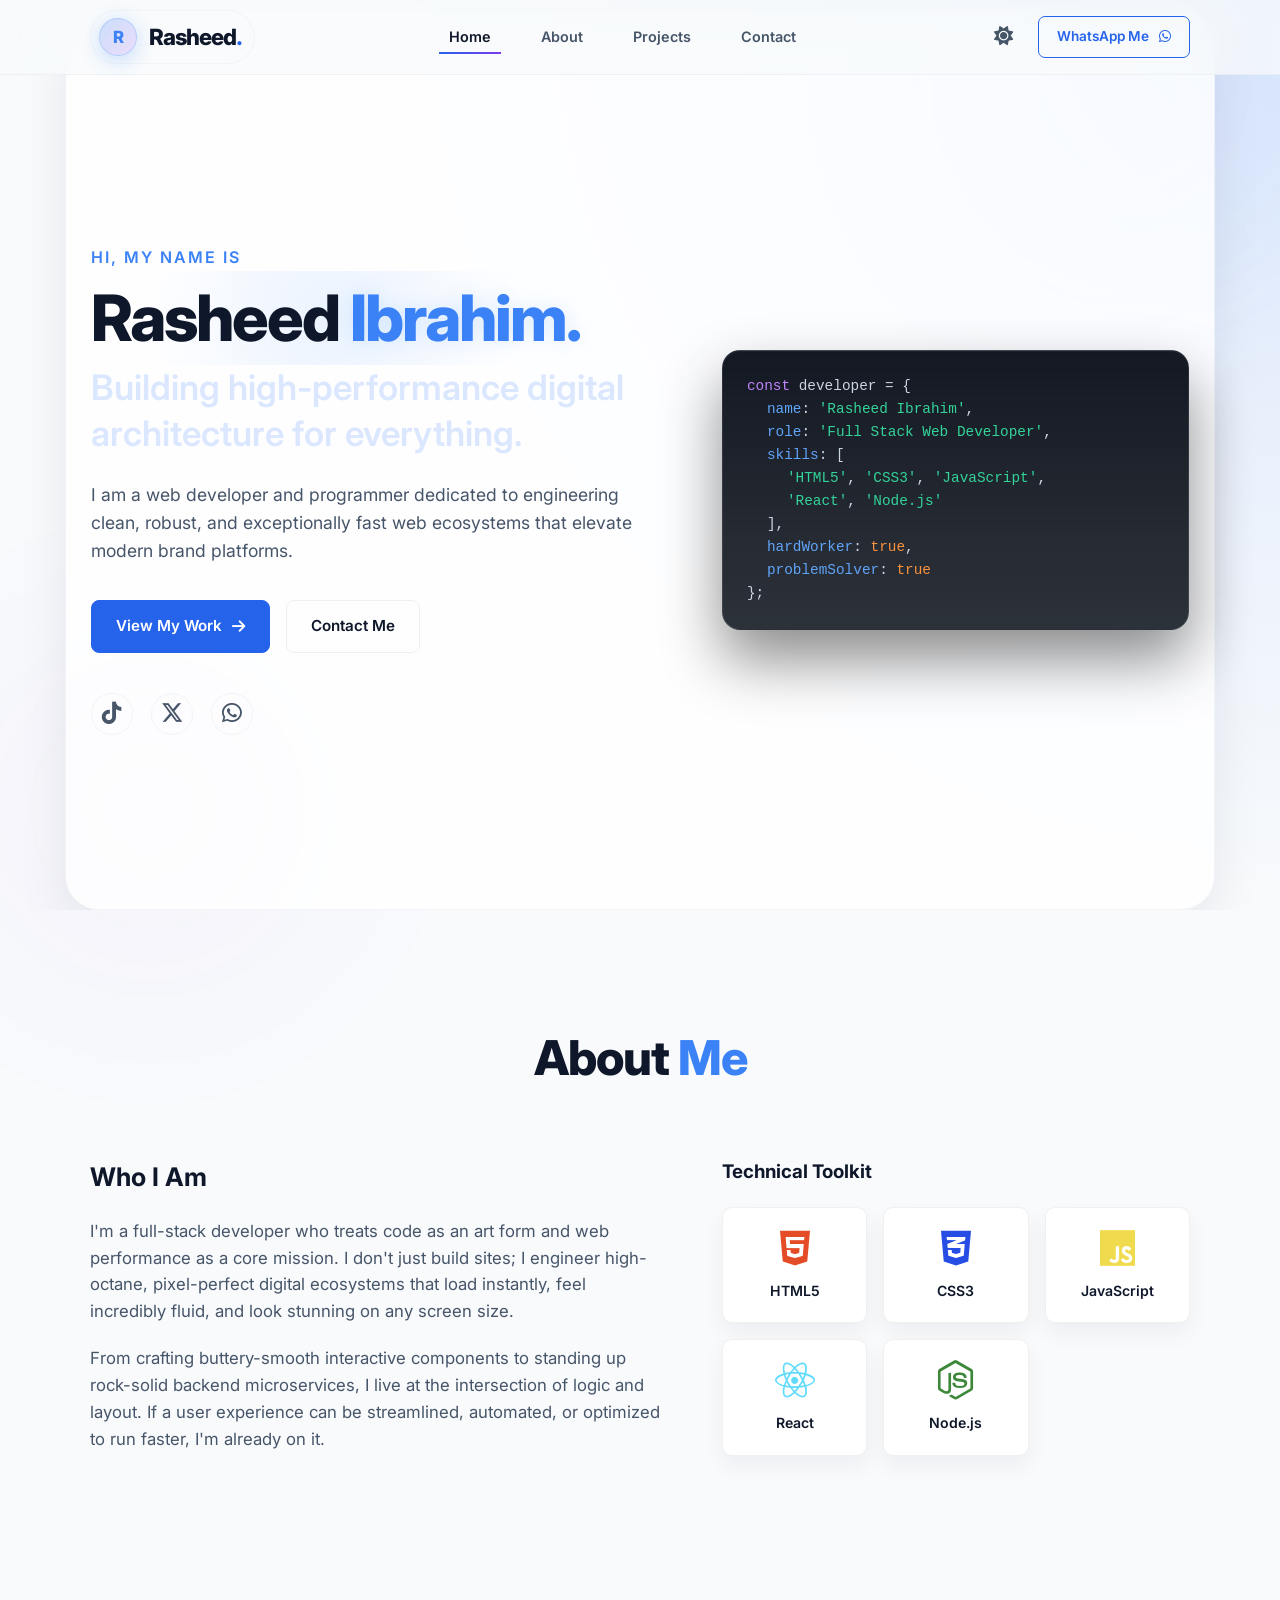
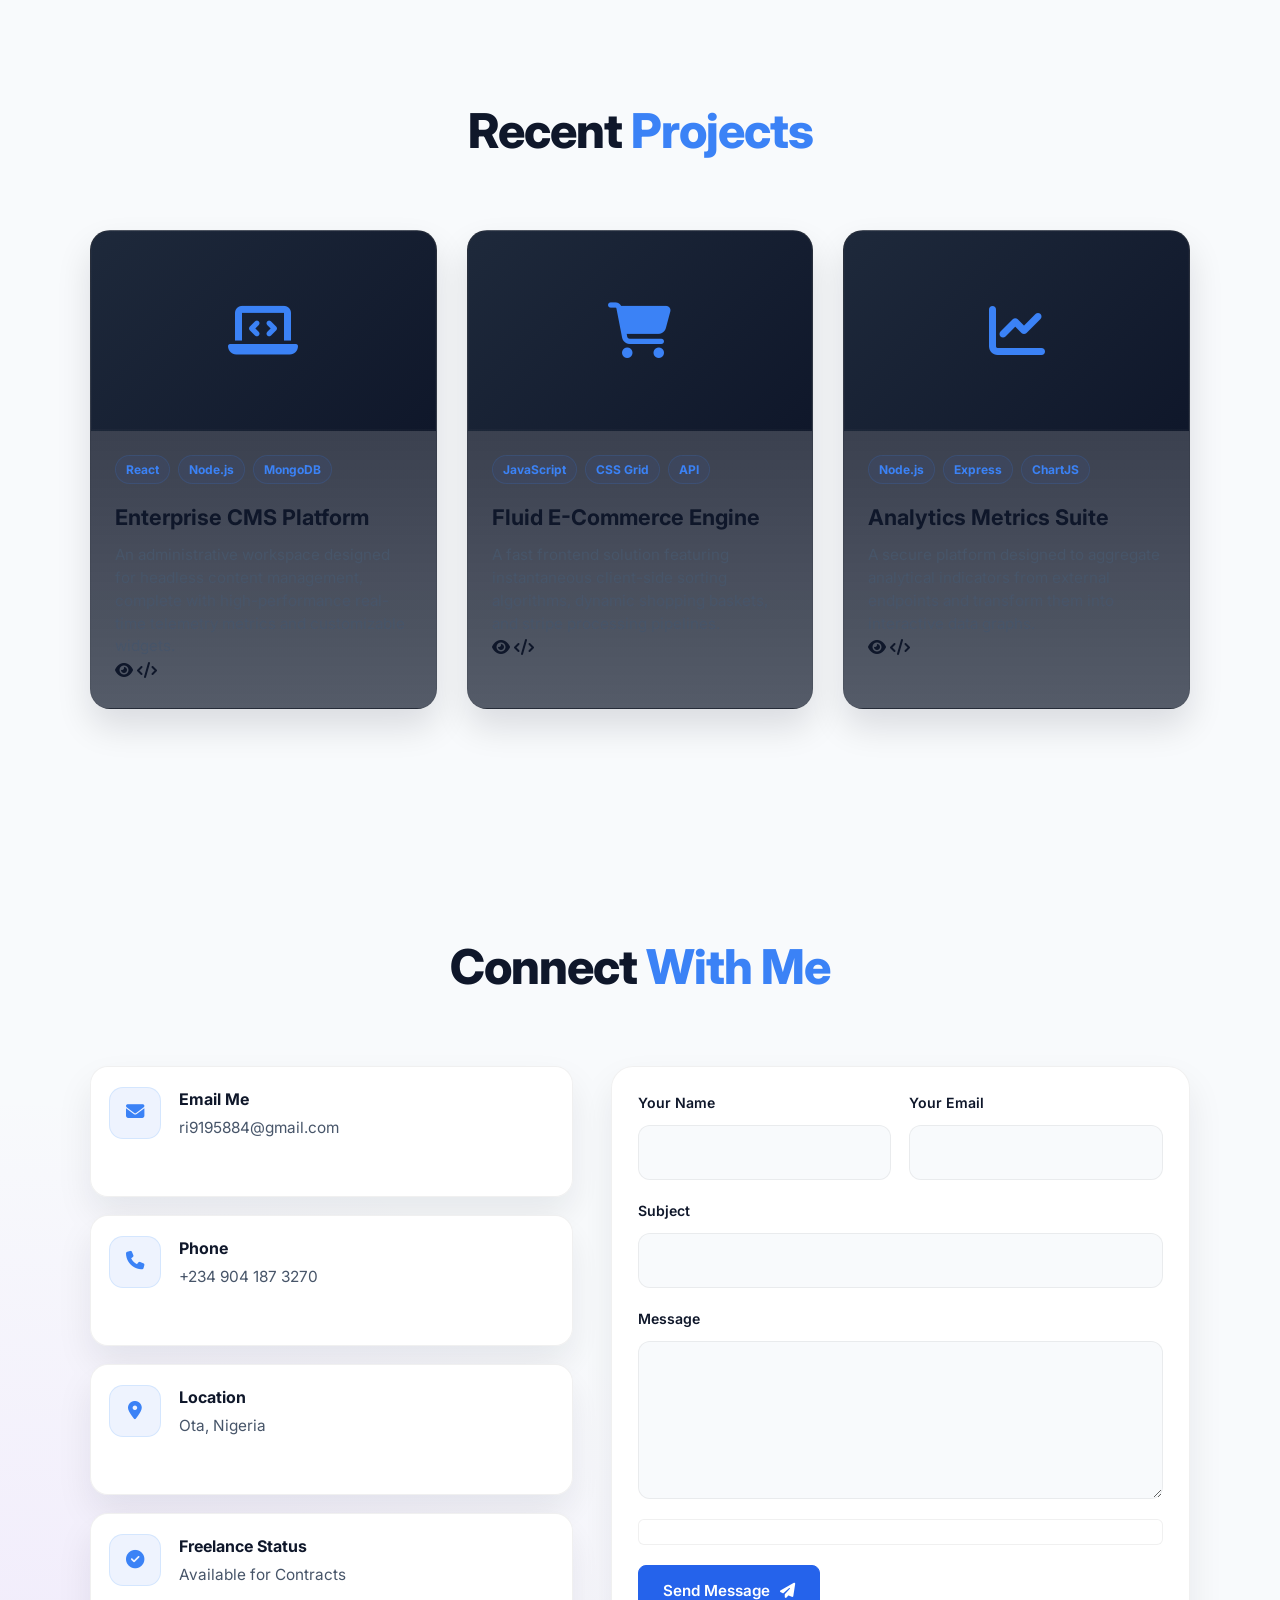
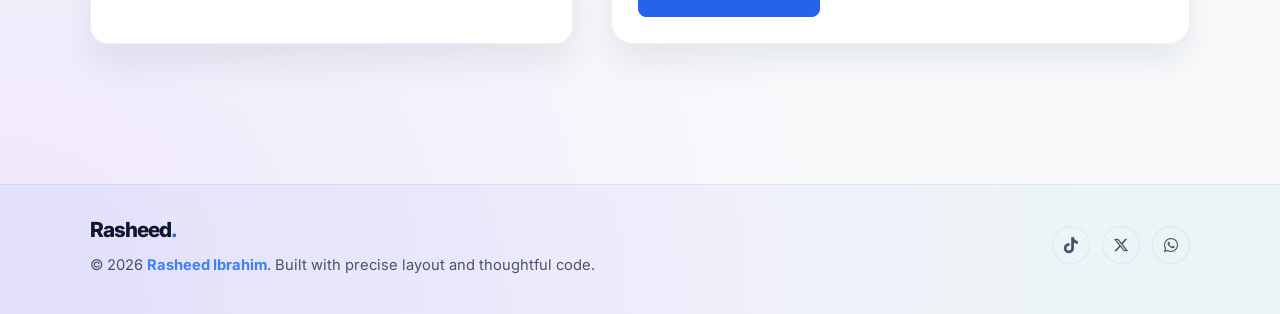
==== commit 06aab65a: "Update portfolio footer" ====
--- a/index.html
+++ b/index.html
@@ -292,13 +292,6 @@
                 <p>&copy; 2026 <strong>Rasheed Ibrahim</strong>. Built with precise layout and thoughtful code.</p>
             </div>
 
-            <div class="footer-links">
-                <a href="#home">Home</a>
-                <a href="#about">About</a>
-                <a href="#projects">Projects</a>
-                <a href="#contact">Contact</a>
-            </div>
-
             <div class="footer-socials" aria-label="Social links">
                 <a href="https://www.tiktok.com/" target="_blank" aria-label="TikTok"><i class="fa-brands fa-tiktok"></i></a>
                 <a href="#" target="_blank" aria-label="Twitter"><i class="fa-brands fa-x-twitter"></i></a>
